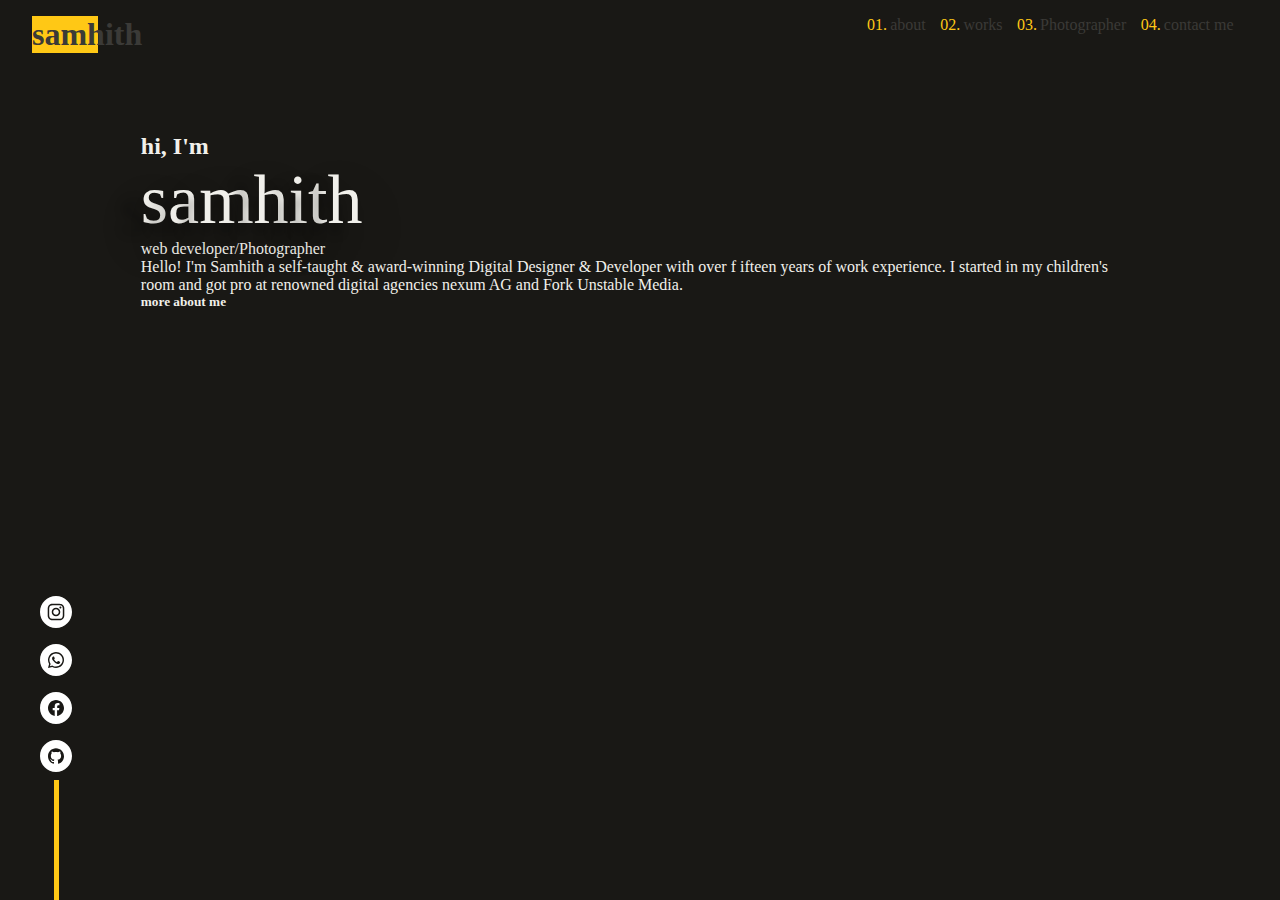
==== index.html @ e5001b20 "initital commit" ====
<!DOCTYPE html>
<html lang="en">

<head>
    <meta charset="UTF-8">
    <meta http-equiv="X-UA-Compatible" content="IE=edge">
    <meta name="viewport" content="width=device-width, initial-scale=1.0">
    <link rel="stylesheet" href="style.css">
    <title>samhith protfolio</title>
</head>

<body>

    <!-- about section -->
    <section aria-label="about">
        <div class="about">
            <div class="navbar">
                <div class="logo">
                    <div>
                        <h1>samhith</h1>
                    </div>
                </div>
                <nav>
                    <ul>
                        <li><a href=""><span>01.</span>about</a></li>
                        <li><a href=""><span>02.</span>works</a></li>
                        <li><a href=""><span>03.</span>Photographer</a></li>
                        <li><a href=""><span>04.</span>contact me</a></li>
                    </ul>
                </nav>
            </div>
            <div class="about_content">
                <div class="my_name">
                    <h2>hi, I'm</h2>
                    <div class="bouncing-text">
                        <div class="s">s</div>
                        <div class="a">a</div>
                        <div class="m">m</div>
                        <div class="h">h</div>
                        <div class="i">i</div>
                        <div class="t">t</div>
                        <div class="h2">h</div>
                      </div>
                    <p>web developer/Photographer</p>
                    <div></div>
                </div>
                <div class="about_me">
                    <p>Hello! I'm Samhith a self-taught & award-winning Digital Designer & Developer with over f
                        ifteen years of work experience. I started in my children's room and got pro at renowned digital
                        agencies nexum AG and Fork Unstable Media.</p>
                    <h5 class="more_about_me">more about me</h5>
                </div>
            </div>
        </div>
    </section>


    <!-- links -->
    <div class="links">
        <div>
            <div class="link-icons">
                <!-- instagram -->
                <svg width="32" height="32" viewBox="0 0 32 32" fill="none" xmlns="http://www.w3.org/2000/svg">
                    <path
                    d="M16 18.8C14.5 18.8 13.2 17.6 13.2 16C13.2 14.5 14.4 13.2 16 13.2C17.5 13.2 18.8 14.4 18.8 16C18.8 17.5 17.5 18.8 16 18.8Z"
                    fill="white" />
                    <path fill-rule="evenodd" clip-rule="evenodd"
                    d="M19.4 9.2H12.6C11.8 9.3 11.4 9.4 11.1 9.5C10.7 9.6 10.4 9.8 10.1 10.1C9.86261 10.3374 9.75045 10.5748 9.61489 10.8617C9.57916 10.9373 9.5417 11.0166 9.5 11.1C9.48453 11.1464 9.46667 11.1952 9.44752 11.2475C9.34291 11.5333 9.2 11.9238 9.2 12.6V19.4C9.3 20.2 9.4 20.6 9.5 20.9C9.6 21.3 9.8 21.6 10.1 21.9C10.3374 22.1374 10.5748 22.2495 10.8617 22.3851C10.9374 22.4209 11.0165 22.4583 11.1 22.5C11.1464 22.5155 11.1952 22.5333 11.2475 22.5525C11.5333 22.6571 11.9238 22.8 12.6 22.8H19.4C20.2 22.7 20.6 22.6 20.9 22.5C21.3 22.4 21.6 22.2 21.9 21.9C22.1374 21.6626 22.2495 21.4252 22.3851 21.1383C22.4209 21.0626 22.4583 20.9835 22.5 20.9C22.5155 20.8536 22.5333 20.8048 22.5525 20.7525C22.6571 20.4667 22.8 20.0762 22.8 19.4V12.6C22.7 11.8 22.6 11.4 22.5 11.1C22.4 10.7 22.2 10.4 21.9 10.1C21.6626 9.86261 21.4252 9.75045 21.1383 9.61488C21.0627 9.57918 20.9833 9.54167 20.9 9.5C20.8536 9.48453 20.8048 9.46666 20.7525 9.44752C20.4667 9.3429 20.0762 9.2 19.4 9.2ZM16 11.7C13.6 11.7 11.7 13.6 11.7 16C11.7 18.4 13.6 20.3 16 20.3C18.4 20.3 20.3 18.4 20.3 16C20.3 13.6 18.4 11.7 16 11.7ZM21.4 11.6C21.4 12.1523 20.9523 12.6 20.4 12.6C19.8477 12.6 19.4 12.1523 19.4 11.6C19.4 11.0477 19.8477 10.6 20.4 10.6C20.9523 10.6 21.4 11.0477 21.4 11.6Z"
                    fill="white" />
                    <path fill-rule="evenodd" clip-rule="evenodd"
                    d="M0 16C0 7.16344 7.16344 0 16 0C24.8366 0 32 7.16344 32 16C32 24.8366 24.8366 32 16 32C7.16344 32 0 24.8366 0 16ZM12.6 7.7H19.4C20.3 7.8 20.9 7.9 21.4 8.1C22 8.4 22.4 8.6 22.9 9.1C23.4 9.6 23.7 10.1 23.9 10.6C24.1 11.1 24.3 11.7 24.3 12.6V19.4C24.2 20.3 24.1 20.9 23.9 21.4C23.6 22 23.4 22.4 22.9 22.9C22.4 23.4 21.9 23.7 21.4 23.9C20.9 24.1 20.3 24.3 19.4 24.3H12.6C11.7 24.2 11.1 24.1 10.6 23.9C10 23.6 9.6 23.4 9.1 22.9C8.6 22.4 8.3 21.9 8.1 21.4C7.9 20.9 7.7 20.3 7.7 19.4V12.6C7.8 11.7 7.9 11.1 8.1 10.6C8.4 10 8.6 9.6 9.1 9.1C9.6 8.6 10.1 8.3 10.6 8.1C11.1 7.9 11.7 7.7 12.6 7.7Z"
                    fill="white" />
                </svg>
                <!-- whattsapp -->
                <svg width="32" height="32" viewBox="0 0 32 32" fill="none" xmlns="http://www.w3.org/2000/svg">
                    <path fill-rule="evenodd" clip-rule="evenodd"
                    d="M12.6 21.7C13.6 22.3 14.8 22.6 16 22.6C19.7 22.6 22.6 19.6 22.6 16.1C22.6 14.3 22 12.7 20.7 11.4C19.4 10.2 17.8 9.5 16 9.5C12.4 9.5 9.39999 12.5 9.39999 16.1C9.39999 17.3 9.7 18.5 10.4 19.6L10.6 19.9L9.89999 22.3L12.4 21.6L12.6 21.7ZM18.2 17C18.4 17 19.4 17.5 19.6 17.6C19.6311 17.6156 19.6623 17.6287 19.6931 17.6417C19.8599 17.7121 20.0156 17.7779 20.1 18.2C20.2 18.2 20.2 18.6 20 19.1C19.9 19.5 19.1 20 18.7 20C18.6322 20 18.5673 20.0057 18.498 20.0119C18.1582 20.0419 17.712 20.0814 16.3 19.5C14.5475 18.799 13.3325 17.0999 12.9913 16.6228C12.9431 16.5554 12.9124 16.5124 12.9 16.5C12.883 16.466 12.8485 16.4116 12.8031 16.3399C12.5819 15.9906 12.1 15.2297 12.1 14.4C12.1 13.4 12.6 12.9 12.8 12.7C13 12.5 13.2 12.5 13.3 12.5H13.7C13.8 12.5 14 12.5 14.1 12.8C14.3 13.2 14.7 14.2 14.7 14.3C14.7 14.3333 14.7111 14.3667 14.7222 14.4C14.7445 14.4667 14.7667 14.5333 14.7 14.6C14.65 14.65 14.625 14.7 14.6 14.75C14.575 14.8 14.55 14.85 14.5 14.9L14.2 15.2C14.1 15.3 14 15.4 14.1 15.6C14.2 15.8 14.6 16.5 15.2 17C15.8751 17.5907 16.4078 17.8254 16.6778 17.9443C16.7278 17.9663 16.7688 17.9844 16.8 18C17 18 17.1 18 17.2 17.9C17.25 17.8 17.375 17.65 17.5 17.5C17.625 17.35 17.75 17.2 17.8 17.1C17.9 16.9 18 16.9 18.2 17Z"
                    fill="white" />
                    <path fill-rule="evenodd" clip-rule="evenodd"
                    d="M0 16C0 7.16344 7.16344 0 16 0C24.8366 0 32 7.16344 32 16C32 24.8366 24.8366 32 16 32C7.16344 32 0 24.8366 0 16ZM16 8C18.1 8 20.1 8.8 21.6 10.3C23.1 11.8 24 13.8 24 15.9C24 20.3 20.4 23.9 16 23.9C14.7 23.9 13.4 23.5 12.2 22.9L8 24L9.10001 20C8.40001 18.8 8 17.4 8 16C8 11.6 11.6 8 16 8Z"
                    fill="white" />
                </svg>
                <!-- facebook -->
                <svg width="32" height="32" viewBox="0 0 32 32" fill="none" xmlns="http://www.w3.org/2000/svg">
                    <path fill-rule="evenodd" clip-rule="evenodd"
                    d="M0 16C0 7.16344 7.16344 0 16 0C24.8366 0 32 7.16344 32 16C32 24.8366 24.8366 32 16 32C7.16344 32 0 24.8366 0 16ZM16 8C20.4 8 24 11.6 24 16C24 20 21.1 23.4 17.1 24V18.3H19L19.4 16H17.2V14.5C17.2 13.9 17.5 13.3 18.5 13.3H19.5V11.3C19.5 11.3 18.6 11.1 17.7 11.1C15.9 11.1 14.7 12.2 14.7 14.2V16H12.7V18.3H14.7V23.9C10.9 23.3 8 20 8 16C8 11.6 11.6 8 16 8Z"
                    fill="white" />
                </svg>
                <!-- github -->
                <svg width="32" height="32" viewBox="0 0 32 32" fill="none" xmlns="http://www.w3.org/2000/svg">
                    <path fill-rule="evenodd" clip-rule="evenodd"
                    d="M0 16C0 7.16344 7.16344 0 16 0C24.8366 0 32 7.16344 32 16C32 24.8366 24.8366 32 16 32C7.16344 32 0 24.8366 0 16ZM8 16.1675C8 11.7639 11.5718 8.192 15.9755 8.192C20.3792 8.192 23.951 11.7639 24 16.1675C24 19.6905 21.7492 22.6752 18.5688 23.7516C18.1774 23.8006 18.0306 23.5559 18.0306 23.3602V21.1584C18.0306 20.4244 17.7859 19.9351 17.4924 19.6905C19.2538 19.4948 21.1132 18.8587 21.1132 15.7761C21.1132 14.8954 20.7706 14.1614 20.2814 13.6232C20.2852 13.6078 20.2906 13.5885 20.297 13.5655C20.3719 13.2953 20.5892 12.5111 20.1835 11.5192C20.1835 11.5192 19.4985 11.3235 17.9816 12.351C17.3456 12.2042 16.6605 12.1064 15.9755 12.1064C15.2905 12.1064 14.6055 12.1553 13.9694 12.351C12.4526 11.3235 11.7676 11.5192 11.7676 11.5192C11.3351 12.5763 11.6105 13.3975 11.6669 13.5657L11.6697 13.5743C11.1315 14.1614 10.8379 14.8464 10.8379 15.7272C10.8379 18.8097 12.6973 19.4948 14.4587 19.6905C14.263 19.8862 14.0184 20.2287 13.9694 20.7669C13.5291 20.9626 12.4037 21.3052 11.6697 20.0819C11.6697 20.0819 11.2294 19.299 10.4465 19.2501C10.4465 19.2501 9.66364 19.2501 10.3976 19.7394C10.3976 19.7394 10.9358 19.9841 11.2783 20.9137C11.2783 20.9137 11.7676 22.4795 13.9694 21.9902V23.3602C13.9694 23.5559 13.8226 23.8006 13.4312 23.7516C10.2997 22.6752 8 19.6905 8 16.1675Z"
                    fill="white" />
                </svg>
            </div>
            <div class="links-line"></div>
        </div>
    </div>

</body>

</html>
---- style.css ----
*{
    margin: 0;
    padding: 0;
    /* outline: 2px solid red; */
}

body{
    background-color: #191815;
}

/* links */
.links{
    position:fixed;
    left: 2.5rem;
    bottom: 0;
}
.links>div{
    display: flex;
    flex-direction: column;
    align-items: center;
}
.link-icons{
    display: flex;
    flex-direction: column;
}

.link-icons>svg{
    margin: 0.5rem 0;
}
.links-line{
    height: 120px;
    width: 5px;
    background-color: #ffc815;
}

/* about */

/* navbar */
.navbar{
    display: flex;
    justify-content: space-between;
    width: 95%;
    margin: 1rem auto;
}

.logo>div{
    width: 60%;
    background-color: #ffc815;
    color: #3b3a37;
}

nav ul{
    list-style: none;
    display: flex;
}
nav ul li a span{
    color: #ffc815;
    margin-right: 0.2rem;
}
nav ul a{
    text-decoration: none;
    color: #3b3a37;
    margin-right: 0.9rem;
}

.about_content{
width: 78%;
margin: 5rem auto;
color: #f1f0eb;
}

.bouncing-text {
    position: relative;
    display: flex;
    font-size: 70px;
    font-family: arial black;  
    cursor: pointer;
    text-shadow: -20px 10px 10px rgb(0 0 0 / 30%), 0 20px 50px rgb(0 0 0 / 30%);
  }

  @keyframes bounce {
    0%   { transform: scale(1,1) translateY(0); }
    10%  { transform: scale(1.1,.9) translateY(0); }
    30%  { transform: scale(.9,1.1)   translateY(-55px);}
    50%  { transform: scale(1.05,.95) translateY(0); }
    58%  { transform: scale(1,1) translateY(-7px); }
    65%  { transform: scale(1,1) translateY(0);}
    100% { transform: scale(1,1) translateY(0);}
}


.s {
animation: bounce 1s ease 1;
}
.s:hover{
    animation: bounce 1.5s ease infinite;
   }

.a {
    animation: bounce 1s ease 1 .1s;
}
.a:hover {
    animation: bounce 1s ease infinite .1s;
}

.m {
animation: bounce 1s ease 1 .2s;
}

.m:hover {
animation: bounce 1s ease infinite .2s;
}

.h {
animation: bounce 1s ease 1 .3s;
}

.i {
animation: bounce 1s ease 1 .4s;
}

.t {
animation: bounce 1s ease 1 .5s;
}
.h2 {
animation: bounce 1s ease 1 .6s;
}
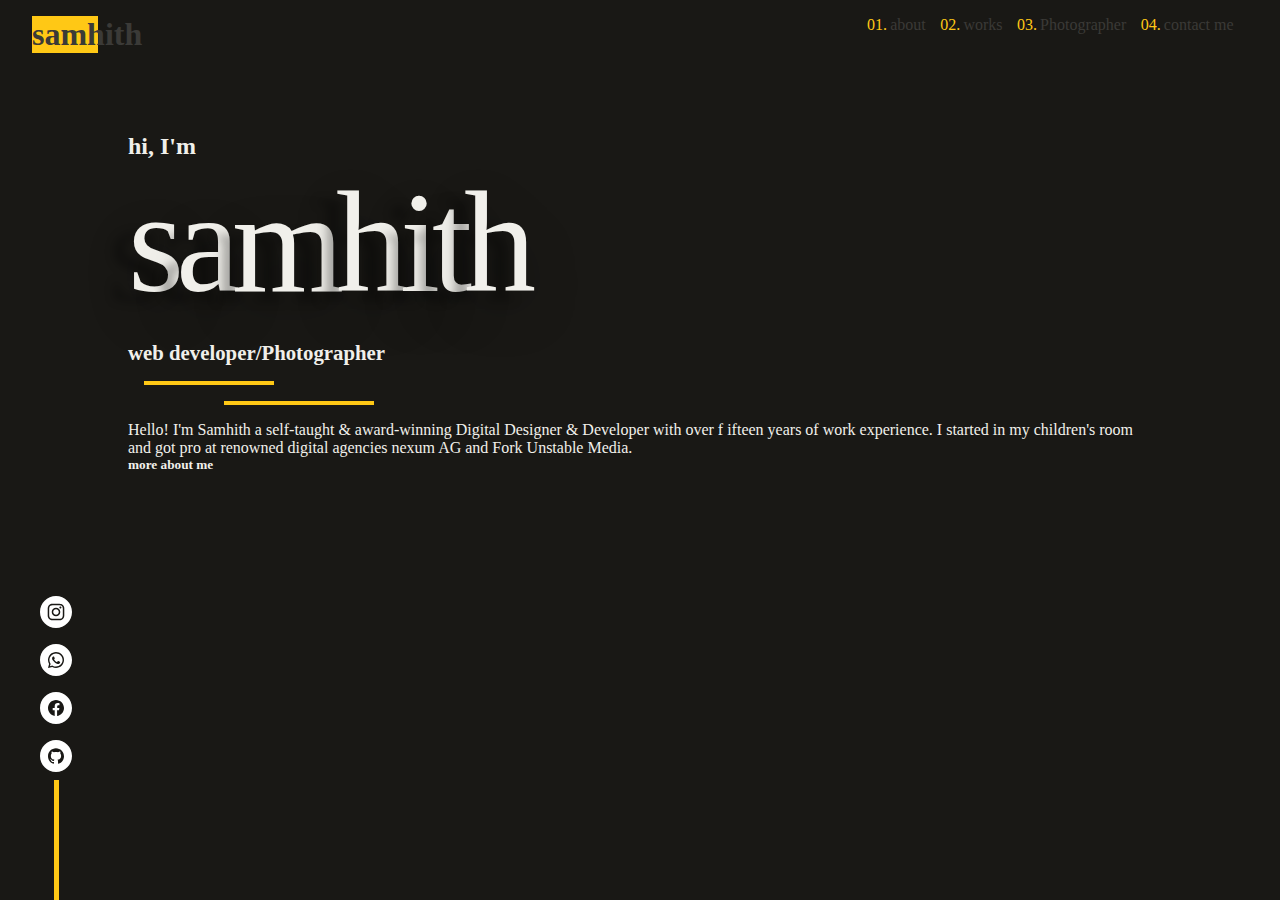
==== commit 92bc94bf: "added animation efect to about page" ====
--- a/index.html
+++ b/index.html
@@ -33,16 +33,21 @@
                 <div class="my_name">
                     <h2>hi, I'm</h2>
                     <div class="bouncing-text">
-                        <div class="s">s</div>
-                        <div class="a">a</div>
-                        <div class="m">m</div>
-                        <div class="h">h</div>
-                        <div class="i">i</div>
-                        <div class="t">t</div>
-                        <div class="h2">h</div>
-                      </div>
+                        <div class="s n">
+                            <div>
+                                s
+                            </div>
+                            </div>
+                        <div class="a n">a</div>
+                        <div class="m n">m</div>
+                        <div class="h n">h</div>
+                        <div class="i n">i</div>
+                        <div class="t n">t</div>
+                        <div class="h2 n">h</div>
+                    </div>
                     <p>web developer/Photographer</p>
-                    <div></div>
+                    <div class="role_line"></div>
+                    <div class="role_line2"></div>
                 </div>
                 <div class="about_me">
                     <p>Hello! I'm Samhith a self-taught & award-winning Digital Designer & Developer with over f
@@ -62,41 +67,64 @@
                 <!-- instagram -->
                 <svg width="32" height="32" viewBox="0 0 32 32" fill="none" xmlns="http://www.w3.org/2000/svg">
                     <path
-                    d="M16 18.8C14.5 18.8 13.2 17.6 13.2 16C13.2 14.5 14.4 13.2 16 13.2C17.5 13.2 18.8 14.4 18.8 16C18.8 17.5 17.5 18.8 16 18.8Z"
-                    fill="white" />
+                        d="M16 18.8C14.5 18.8 13.2 17.6 13.2 16C13.2 14.5 14.4 13.2 16 13.2C17.5 13.2 18.8 14.4 18.8 16C18.8 17.5 17.5 18.8 16 18.8Z"
+                        fill="white" />
                     <path fill-rule="evenodd" clip-rule="evenodd"
-                    d="M19.4 9.2H12.6C11.8 9.3 11.4 9.4 11.1 9.5C10.7 9.6 10.4 9.8 10.1 10.1C9.86261 10.3374 9.75045 10.5748 9.61489 10.8617C9.57916 10.9373 9.5417 11.0166 9.5 11.1C9.48453 11.1464 9.46667 11.1952 9.44752 11.2475C9.34291 11.5333 9.2 11.9238 9.2 12.6V19.4C9.3 20.2 9.4 20.6 9.5 20.9C9.6 21.3 9.8 21.6 10.1 21.9C10.3374 22.1374 10.5748 22.2495 10.8617 22.3851C10.9374 22.4209 11.0165 22.4583 11.1 22.5C11.1464 22.5155 11.1952 22.5333 11.2475 22.5525C11.5333 22.6571 11.9238 22.8 12.6 22.8H19.4C20.2 22.7 20.6 22.6 20.9 22.5C21.3 22.4 21.6 22.2 21.9 21.9C22.1374 21.6626 22.2495 21.4252 22.3851 21.1383C22.4209 21.0626 22.4583 20.9835 22.5 20.9C22.5155 20.8536 22.5333 20.8048 22.5525 20.7525C22.6571 20.4667 22.8 20.0762 22.8 19.4V12.6C22.7 11.8 22.6 11.4 22.5 11.1C22.4 10.7 22.2 10.4 21.9 10.1C21.6626 9.86261 21.4252 9.75045 21.1383 9.61488C21.0627 9.57918 20.9833 9.54167 20.9 9.5C20.8536 9.48453 20.8048 9.46666 20.7525 9.44752C20.4667 9.3429 20.0762 9.2 19.4 9.2ZM16 11.7C13.6 11.7 11.7 13.6 11.7 16C11.7 18.4 13.6 20.3 16 20.3C18.4 20.3 20.3 18.4 20.3 16C20.3 13.6 18.4 11.7 16 11.7ZM21.4 11.6C21.4 12.1523 20.9523 12.6 20.4 12.6C19.8477 12.6 19.4 12.1523 19.4 11.6C19.4 11.0477 19.8477 10.6 20.4 10.6C20.9523 10.6 21.4 11.0477 21.4 11.6Z"
-                    fill="white" />
+                        d="M19.4 9.2H12.6C11.8 9.3 11.4 9.4 11.1 9.5C10.7 9.6 10.4 9.8 10.1 10.1C9.86261 10.3374 9.75045 10.5748 9.61489 10.8617C9.57916 10.9373 9.5417 11.0166 9.5 11.1C9.48453 11.1464 9.46667 11.1952 9.44752 11.2475C9.34291 11.5333 9.2 11.9238 9.2 12.6V19.4C9.3 20.2 9.4 20.6 9.5 20.9C9.6 21.3 9.8 21.6 10.1 21.9C10.3374 22.1374 10.5748 22.2495 10.8617 22.3851C10.9374 22.4209 11.0165 22.4583 11.1 22.5C11.1464 22.5155 11.1952 22.5333 11.2475 22.5525C11.5333 22.6571 11.9238 22.8 12.6 22.8H19.4C20.2 22.7 20.6 22.6 20.9 22.5C21.3 22.4 21.6 22.2 21.9 21.9C22.1374 21.6626 22.2495 21.4252 22.3851 21.1383C22.4209 21.0626 22.4583 20.9835 22.5 20.9C22.5155 20.8536 22.5333 20.8048 22.5525 20.7525C22.6571 20.4667 22.8 20.0762 22.8 19.4V12.6C22.7 11.8 22.6 11.4 22.5 11.1C22.4 10.7 22.2 10.4 21.9 10.1C21.6626 9.86261 21.4252 9.75045 21.1383 9.61488C21.0627 9.57918 20.9833 9.54167 20.9 9.5C20.8536 9.48453 20.8048 9.46666 20.7525 9.44752C20.4667 9.3429 20.0762 9.2 19.4 9.2ZM16 11.7C13.6 11.7 11.7 13.6 11.7 16C11.7 18.4 13.6 20.3 16 20.3C18.4 20.3 20.3 18.4 20.3 16C20.3 13.6 18.4 11.7 16 11.7ZM21.4 11.6C21.4 12.1523 20.9523 12.6 20.4 12.6C19.8477 12.6 19.4 12.1523 19.4 11.6C19.4 11.0477 19.8477 10.6 20.4 10.6C20.9523 10.6 21.4 11.0477 21.4 11.6Z"
+                        fill="white" />
                     <path fill-rule="evenodd" clip-rule="evenodd"
-                    d="M0 16C0 7.16344 7.16344 0 16 0C24.8366 0 32 7.16344 32 16C32 24.8366 24.8366 32 16 32C7.16344 32 0 24.8366 0 16ZM12.6 7.7H19.4C20.3 7.8 20.9 7.9 21.4 8.1C22 8.4 22.4 8.6 22.9 9.1C23.4 9.6 23.7 10.1 23.9 10.6C24.1 11.1 24.3 11.7 24.3 12.6V19.4C24.2 20.3 24.1 20.9 23.9 21.4C23.6 22 23.4 22.4 22.9 22.9C22.4 23.4 21.9 23.7 21.4 23.9C20.9 24.1 20.3 24.3 19.4 24.3H12.6C11.7 24.2 11.1 24.1 10.6 23.9C10 23.6 9.6 23.4 9.1 22.9C8.6 22.4 8.3 21.9 8.1 21.4C7.9 20.9 7.7 20.3 7.7 19.4V12.6C7.8 11.7 7.9 11.1 8.1 10.6C8.4 10 8.6 9.6 9.1 9.1C9.6 8.6 10.1 8.3 10.6 8.1C11.1 7.9 11.7 7.7 12.6 7.7Z"
-                    fill="white" />
+                        d="M0 16C0 7.16344 7.16344 0 16 0C24.8366 0 32 7.16344 32 16C32 24.8366 24.8366 32 16 32C7.16344 32 0 24.8366 0 16ZM12.6 7.7H19.4C20.3 7.8 20.9 7.9 21.4 8.1C22 8.4 22.4 8.6 22.9 9.1C23.4 9.6 23.7 10.1 23.9 10.6C24.1 11.1 24.3 11.7 24.3 12.6V19.4C24.2 20.3 24.1 20.9 23.9 21.4C23.6 22 23.4 22.4 22.9 22.9C22.4 23.4 21.9 23.7 21.4 23.9C20.9 24.1 20.3 24.3 19.4 24.3H12.6C11.7 24.2 11.1 24.1 10.6 23.9C10 23.6 9.6 23.4 9.1 22.9C8.6 22.4 8.3 21.9 8.1 21.4C7.9 20.9 7.7 20.3 7.7 19.4V12.6C7.8 11.7 7.9 11.1 8.1 10.6C8.4 10 8.6 9.6 9.1 9.1C9.6 8.6 10.1 8.3 10.6 8.1C11.1 7.9 11.7 7.7 12.6 7.7Z"
+                        fill="white" />
                 </svg>
                 <!-- whattsapp -->
                 <svg width="32" height="32" viewBox="0 0 32 32" fill="none" xmlns="http://www.w3.org/2000/svg">
                     <path fill-rule="evenodd" clip-rule="evenodd"
-                    d="M12.6 21.7C13.6 22.3 14.8 22.6 16 22.6C19.7 22.6 22.6 19.6 22.6 16.1C22.6 14.3 22 12.7 20.7 11.4C19.4 10.2 17.8 9.5 16 9.5C12.4 9.5 9.39999 12.5 9.39999 16.1C9.39999 17.3 9.7 18.5 10.4 19.6L10.6 19.9L9.89999 22.3L12.4 21.6L12.6 21.7ZM18.2 17C18.4 17 19.4 17.5 19.6 17.6C19.6311 17.6156 19.6623 17.6287 19.6931 17.6417C19.8599 17.7121 20.0156 17.7779 20.1 18.2C20.2 18.2 20.2 18.6 20 19.1C19.9 19.5 19.1 20 18.7 20C18.6322 20 18.5673 20.0057 18.498 20.0119C18.1582 20.0419 17.712 20.0814 16.3 19.5C14.5475 18.799 13.3325 17.0999 12.9913 16.6228C12.9431 16.5554 12.9124 16.5124 12.9 16.5C12.883 16.466 12.8485 16.4116 12.8031 16.3399C12.5819 15.9906 12.1 15.2297 12.1 14.4C12.1 13.4 12.6 12.9 12.8 12.7C13 12.5 13.2 12.5 13.3 12.5H13.7C13.8 12.5 14 12.5 14.1 12.8C14.3 13.2 14.7 14.2 14.7 14.3C14.7 14.3333 14.7111 14.3667 14.7222 14.4C14.7445 14.4667 14.7667 14.5333 14.7 14.6C14.65 14.65 14.625 14.7 14.6 14.75C14.575 14.8 14.55 14.85 14.5 14.9L14.2 15.2C14.1 15.3 14 15.4 14.1 15.6C14.2 15.8 14.6 16.5 15.2 17C15.8751 17.5907 16.4078 17.8254 16.6778 17.9443C16.7278 17.9663 16.7688 17.9844 16.8 18C17 18 17.1 18 17.2 17.9C17.25 17.8 17.375 17.65 17.5 17.5C17.625 17.35 17.75 17.2 17.8 17.1C17.9 16.9 18 16.9 18.2 17Z"
-                    fill="white" />
+                        d="M12.6 21.7C13.6 22.3 14.8 22.6 16 22.6C19.7 22.6 22.6 19.6 22.6 16.1C22.6 14.3 22 12.7 20.7 11.4C19.4 10.2 17.8 9.5 16 9.5C12.4 9.5 9.39999 12.5 9.39999 16.1C9.39999 17.3 9.7 18.5 10.4 19.6L10.6 19.9L9.89999 22.3L12.4 21.6L12.6 21.7ZM18.2 17C18.4 17 19.4 17.5 19.6 17.6C19.6311 17.6156 19.6623 17.6287 19.6931 17.6417C19.8599 17.7121 20.0156 17.7779 20.1 18.2C20.2 18.2 20.2 18.6 20 19.1C19.9 19.5 19.1 20 18.7 20C18.6322 20 18.5673 20.0057 18.498 20.0119C18.1582 20.0419 17.712 20.0814 16.3 19.5C14.5475 18.799 13.3325 17.0999 12.9913 16.6228C12.9431 16.5554 12.9124 16.5124 12.9 16.5C12.883 16.466 12.8485 16.4116 12.8031 16.3399C12.5819 15.9906 12.1 15.2297 12.1 14.4C12.1 13.4 12.6 12.9 12.8 12.7C13 12.5 13.2 12.5 13.3 12.5H13.7C13.8 12.5 14 12.5 14.1 12.8C14.3 13.2 14.7 14.2 14.7 14.3C14.7 14.3333 14.7111 14.3667 14.7222 14.4C14.7445 14.4667 14.7667 14.5333 14.7 14.6C14.65 14.65 14.625 14.7 14.6 14.75C14.575 14.8 14.55 14.85 14.5 14.9L14.2 15.2C14.1 15.3 14 15.4 14.1 15.6C14.2 15.8 14.6 16.5 15.2 17C15.8751 17.5907 16.4078 17.8254 16.6778 17.9443C16.7278 17.9663 16.7688 17.9844 16.8 18C17 18 17.1 18 17.2 17.9C17.25 17.8 17.375 17.65 17.5 17.5C17.625 17.35 17.75 17.2 17.8 17.1C17.9 16.9 18 16.9 18.2 17Z"
+                        fill="white" />
                     <path fill-rule="evenodd" clip-rule="evenodd"
-                    d="M0 16C0 7.16344 7.16344 0 16 0C24.8366 0 32 7.16344 32 16C32 24.8366 24.8366 32 16 32C7.16344 32 0 24.8366 0 16ZM16 8C18.1 8 20.1 8.8 21.6 10.3C23.1 11.8 24 13.8 24 15.9C24 20.3 20.4 23.9 16 23.9C14.7 23.9 13.4 23.5 12.2 22.9L8 24L9.10001 20C8.40001 18.8 8 17.4 8 16C8 11.6 11.6 8 16 8Z"
-                    fill="white" />
+                        d="M0 16C0 7.16344 7.16344 0 16 0C24.8366 0 32 7.16344 32 16C32 24.8366 24.8366 32 16 32C7.16344 32 0 24.8366 0 16ZM16 8C18.1 8 20.1 8.8 21.6 10.3C23.1 11.8 24 13.8 24 15.9C24 20.3 20.4 23.9 16 23.9C14.7 23.9 13.4 23.5 12.2 22.9L8 24L9.10001 20C8.40001 18.8 8 17.4 8 16C8 11.6 11.6 8 16 8Z"
+                        fill="white" />
                 </svg>
                 <!-- facebook -->
                 <svg width="32" height="32" viewBox="0 0 32 32" fill="none" xmlns="http://www.w3.org/2000/svg">
                     <path fill-rule="evenodd" clip-rule="evenodd"
-                    d="M0 16C0 7.16344 7.16344 0 16 0C24.8366 0 32 7.16344 32 16C32 24.8366 24.8366 32 16 32C7.16344 32 0 24.8366 0 16ZM16 8C20.4 8 24 11.6 24 16C24 20 21.1 23.4 17.1 24V18.3H19L19.4 16H17.2V14.5C17.2 13.9 17.5 13.3 18.5 13.3H19.5V11.3C19.5 11.3 18.6 11.1 17.7 11.1C15.9 11.1 14.7 12.2 14.7 14.2V16H12.7V18.3H14.7V23.9C10.9 23.3 8 20 8 16C8 11.6 11.6 8 16 8Z"
-                    fill="white" />
+                        d="M0 16C0 7.16344 7.16344 0 16 0C24.8366 0 32 7.16344 32 16C32 24.8366 24.8366 32 16 32C7.16344 32 0 24.8366 0 16ZM16 8C20.4 8 24 11.6 24 16C24 20 21.1 23.4 17.1 24V18.3H19L19.4 16H17.2V14.5C17.2 13.9 17.5 13.3 18.5 13.3H19.5V11.3C19.5 11.3 18.6 11.1 17.7 11.1C15.9 11.1 14.7 12.2 14.7 14.2V16H12.7V18.3H14.7V23.9C10.9 23.3 8 20 8 16C8 11.6 11.6 8 16 8Z"
+                        fill="white" />
                 </svg>
                 <!-- github -->
                 <svg width="32" height="32" viewBox="0 0 32 32" fill="none" xmlns="http://www.w3.org/2000/svg">
                     <path fill-rule="evenodd" clip-rule="evenodd"
-                    d="M0 16C0 7.16344 7.16344 0 16 0C24.8366 0 32 7.16344 32 16C32 24.8366 24.8366 32 16 32C7.16344 32 0 24.8366 0 16ZM8 16.1675C8 11.7639 11.5718 8.192 15.9755 8.192C20.3792 8.192 23.951 11.7639 24 16.1675C24 19.6905 21.7492 22.6752 18.5688 23.7516C18.1774 23.8006 18.0306 23.5559 18.0306 23.3602V21.1584C18.0306 20.4244 17.7859 19.9351 17.4924 19.6905C19.2538 19.4948 21.1132 18.8587 21.1132 15.7761C21.1132 14.8954 20.7706 14.1614 20.2814 13.6232C20.2852 13.6078 20.2906 13.5885 20.297 13.5655C20.3719 13.2953 20.5892 12.5111 20.1835 11.5192C20.1835 11.5192 19.4985 11.3235 17.9816 12.351C17.3456 12.2042 16.6605 12.1064 15.9755 12.1064C15.2905 12.1064 14.6055 12.1553 13.9694 12.351C12.4526 11.3235 11.7676 11.5192 11.7676 11.5192C11.3351 12.5763 11.6105 13.3975 11.6669 13.5657L11.6697 13.5743C11.1315 14.1614 10.8379 14.8464 10.8379 15.7272C10.8379 18.8097 12.6973 19.4948 14.4587 19.6905C14.263 19.8862 14.0184 20.2287 13.9694 20.7669C13.5291 20.9626 12.4037 21.3052 11.6697 20.0819C11.6697 20.0819 11.2294 19.299 10.4465 19.2501C10.4465 19.2501 9.66364 19.2501 10.3976 19.7394C10.3976 19.7394 10.9358 19.9841 11.2783 20.9137C11.2783 20.9137 11.7676 22.4795 13.9694 21.9902V23.3602C13.9694 23.5559 13.8226 23.8006 13.4312 23.7516C10.2997 22.6752 8 19.6905 8 16.1675Z"
-                    fill="white" />
+                        d="M0 16C0 7.16344 7.16344 0 16 0C24.8366 0 32 7.16344 32 16C32 24.8366 24.8366 32 16 32C7.16344 32 0 24.8366 0 16ZM8 16.1675C8 11.7639 11.5718 8.192 15.9755 8.192C20.3792 8.192 23.951 11.7639 24 16.1675C24 19.6905 21.7492 22.6752 18.5688 23.7516C18.1774 23.8006 18.0306 23.5559 18.0306 23.3602V21.1584C18.0306 20.4244 17.7859 19.9351 17.4924 19.6905C19.2538 19.4948 21.1132 18.8587 21.1132 15.7761C21.1132 14.8954 20.7706 14.1614 20.2814 13.6232C20.2852 13.6078 20.2906 13.5885 20.297 13.5655C20.3719 13.2953 20.5892 12.5111 20.1835 11.5192C20.1835 11.5192 19.4985 11.3235 17.9816 12.351C17.3456 12.2042 16.6605 12.1064 15.9755 12.1064C15.2905 12.1064 14.6055 12.1553 13.9694 12.351C12.4526 11.3235 11.7676 11.5192 11.7676 11.5192C11.3351 12.5763 11.6105 13.3975 11.6669 13.5657L11.6697 13.5743C11.1315 14.1614 10.8379 14.8464 10.8379 15.7272C10.8379 18.8097 12.6973 19.4948 14.4587 19.6905C14.263 19.8862 14.0184 20.2287 13.9694 20.7669C13.5291 20.9626 12.4037 21.3052 11.6697 20.0819C11.6697 20.0819 11.2294 19.299 10.4465 19.2501C10.4465 19.2501 9.66364 19.2501 10.3976 19.7394C10.3976 19.7394 10.9358 19.9841 11.2783 20.9137C11.2783 20.9137 11.7676 22.4795 13.9694 21.9902V23.3602C13.9694 23.5559 13.8226 23.8006 13.4312 23.7516C10.2997 22.6752 8 19.6905 8 16.1675Z"
+                        fill="white" />
                 </svg>
             </div>
             <div class="links-line"></div>
         </div>
     </div>
 
+    <script>
+        let train = document.querySelectorAll(".n")
+
+        for (let i = 0; i < train.length; i++) {
+
+            train[i].addEventListener('mouseover', function () {
+                let start = Date.now();
+
+                let timer = setInterval(function () {
+                    let timePassed = Date.now() - start;
+                    train[i].classList.add("jumping");
+
+                    if (timePassed > 1000) {
+                        clearInterval(timer);
+                        train[i].classList.remove("jumping");
+                    }
+
+                }, 20);
+            }
+            );
+        }
+    </script>
+
 </body>
 
 </html>--- a/style.css
+++ b/style.css
@@ -1,3 +1,5 @@
+
+@import url('https://fonts.googleapis.com/css2?family=Montserrat:wght@900&family=Squada+One&display=swap');
 
 *{
     margin: 0;
@@ -7,6 +9,7 @@
 
 body{
     background-color: #191815;
+    /* font-family: 'Squada One', cursive; */
 }
 
 /* links */
@@ -65,7 +68,7 @@
 }
 
 .about_content{
-width: 78%;
+width: 80%;
 margin: 5rem auto;
 color: #f1f0eb;
 }
@@ -73,13 +76,17 @@
 .bouncing-text {
     position: relative;
     display: flex;
-    font-size: 70px;
+    font-size: 9rem;
+    letter-spacing: -8px;
+    /* text-transform: capitalize; */
     font-family: arial black;  
+    /* font-family: 'Montserrat', sans-serif; */
     cursor: pointer;
+    /* transform: scale(0.6,-10); */
     text-shadow: -20px 10px 10px rgb(0 0 0 / 30%), 0 20px 50px rgb(0 0 0 / 30%);
-  }
+}
 
-  @keyframes bounce {
+@keyframes bounce {
     0%   { transform: scale(1,1) translateY(0); }
     10%  { transform: scale(1.1,.9) translateY(0); }
     30%  { transform: scale(.9,1.1)   translateY(-55px);}
@@ -91,38 +98,72 @@
 
 
 .s {
-animation: bounce 1s ease 1;
+    animation: bounce 1s ease 1;
 }
-.s:hover{
-    animation: bounce 1.5s ease infinite;
-   }
-
 .a {
     animation: bounce 1s ease 1 .1s;
 }
-.a:hover {
-    animation: bounce 1s ease infinite .1s;
+.m {
+    animation: bounce 1s ease 1 .2s;
+}
+.h {
+    animation: bounce 1s ease 1 .3s;
+}
+.i {
+    animation: bounce 1s ease 1 .4s;
+}
+.t {
+    animation: bounce 1s ease 1 .5s;
+}
+.h2 {
+    animation: bounce 1s ease 1 .6s;
+}
+.jumping{
+     animation: c 1.5s infinite alternate forwards cubic-bezier(.175, .885, .32, 1.275);
+ }
+.jumping>div{
+    opacity: 1;
+    transform: translateX(0);
+    transition-property: transform, opacity;
+    transition: .25s cubic-bezier(.175, .885, .32, 2.275) .35s;
 }
 
-.m {
-animation: bounce 1s ease 1 .2s;
+@keyframes c {
+    0%,
+    to {
+        transform: matrix(1, 0, 0, 1, 0, 0)
+    }
+
+    25%,
+    75% {
+        text-shadow: -5px 2px 2px rgba(0, 0, 0, .3), 0 5px 12px rgba(0, 0, 0, .3);
+        transform: matrix(1.1, 0, 0, .8, 0, 0)
+    }
+
+    50% {
+        transform: matrix(.8, 0, 0, 1.2, 0, 0) translateY(-10px);
+        text-shadow: -40px 20px 20px rgba(0, 0, 0, .3), 0 40px 100px rgba(0, 0, 0, .3)
+    }
 }
 
-.m:hover {
-animation: bounce 1s ease infinite .2s;
+
+
+/* role */
+.my_name>p{
+    margin: 1rem 0;
+    font-weight: 900;
+    font-size: 1.3rem;
 }
 
-.h {
-animation: bounce 1s ease 1 .3s;
+.role_line{
+    margin-left: 1rem;
+    width: 130px;
+    height: 4px;
+    background-color: #ffc815;
 }
-
-.i {
-animation: bounce 1s ease 1 .4s;
-}
-
-.t {
-animation: bounce 1s ease 1 .5s;
-}
-.h2 {
-animation: bounce 1s ease 1 .6s;
+.role_line2{
+    margin: 1rem 6rem;
+    width: 150px;
+    height: 4px;
+    background-color: #ffc815;
 }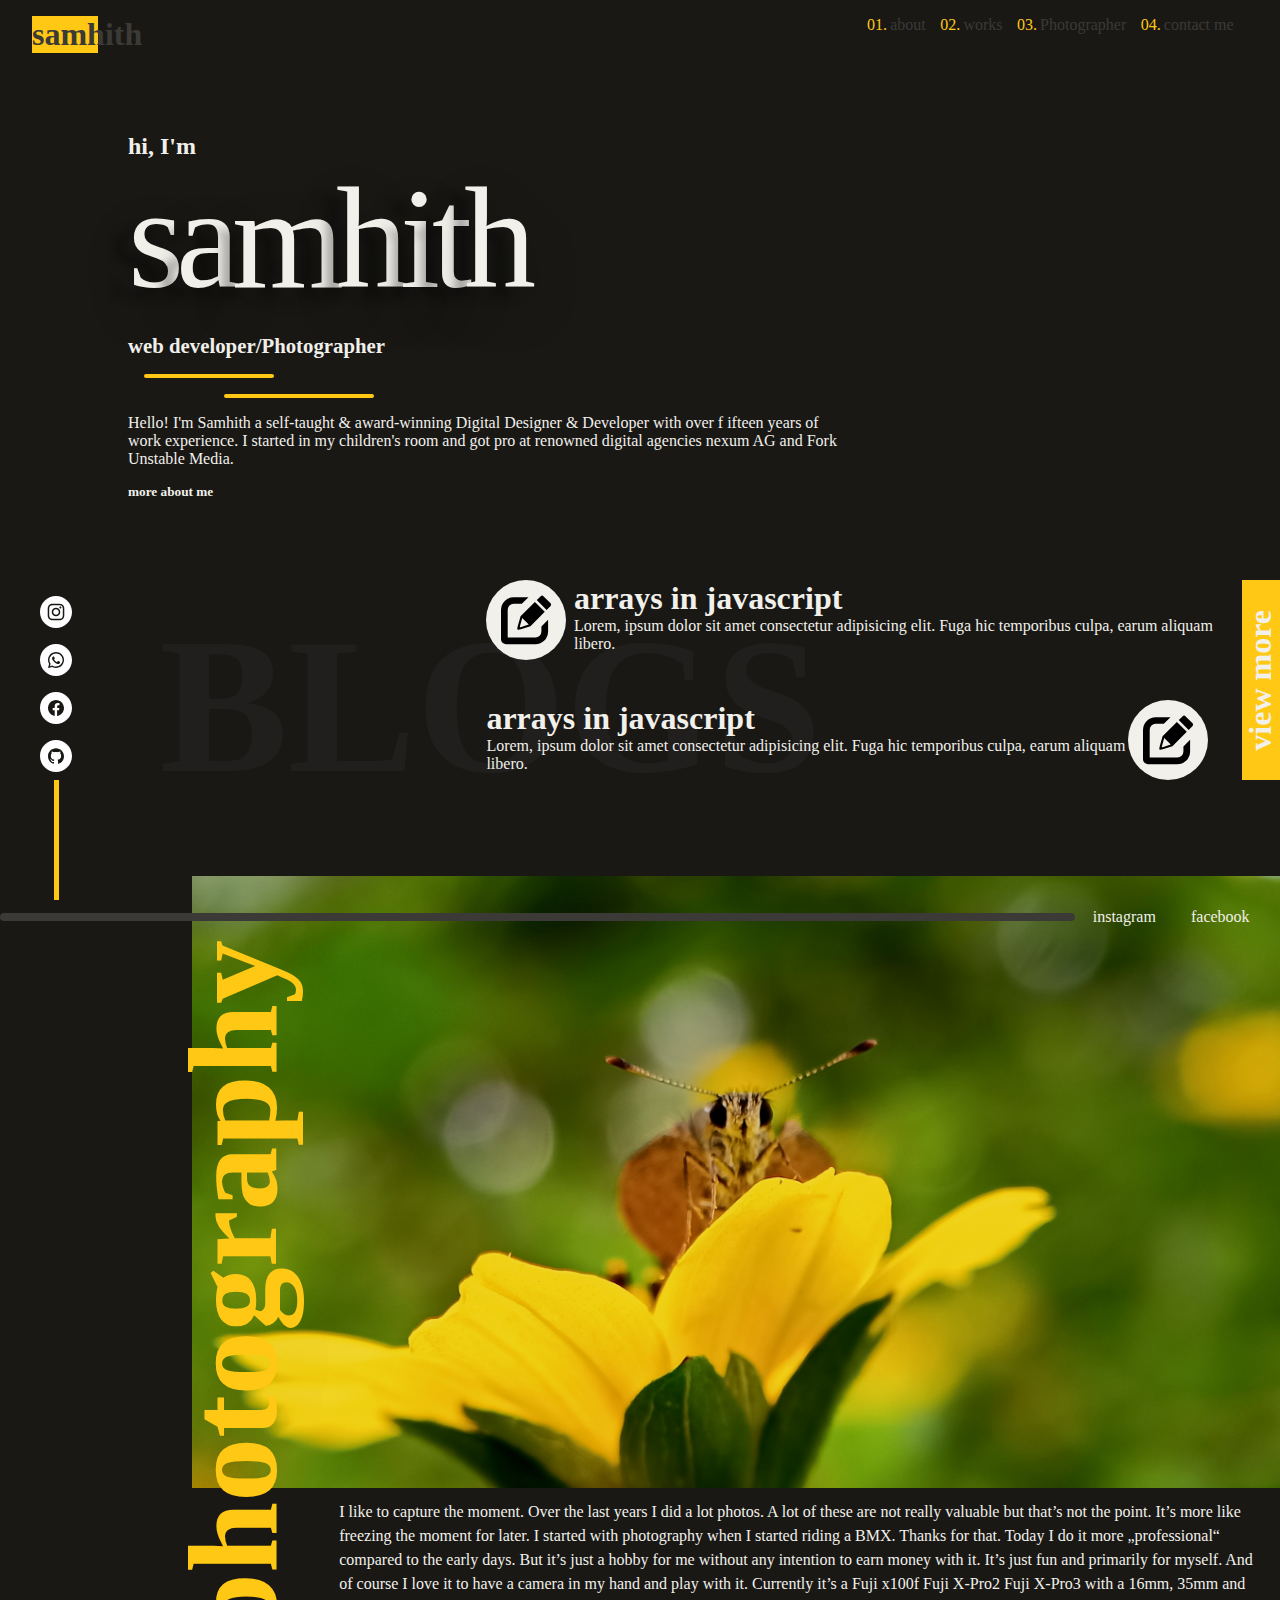
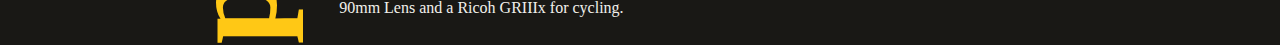
==== commit 0caafb47: "added few more sections" ====
--- a/index.html
+++ b/index.html
@@ -33,17 +33,27 @@
                 <div class="my_name">
                     <h2>hi, I'm</h2>
                     <div class="bouncing-text">
-                        <div class="s n">
-                            <div>
-                                s
-                            </div>
-                            </div>
-                        <div class="a n">a</div>
-                        <div class="m n">m</div>
-                        <div class="h n">h</div>
-                        <div class="i n">i</div>
-                        <div class="t n">t</div>
-                        <div class="h2 n">h</div>
+                        <div class="n s">
+                            <div>s</div>
+                        </div>
+                        <div class="n a">
+                            <div>a</div>
+                        </div>
+                        <div class="n m">
+                            <div>m</div>
+                        </div>
+                        <div class="n h">
+                            <div>h</div>
+                        </div>
+                        <div class="n i">
+                            <div>i</div>
+                        </div>
+                        <div class="n t">
+                            <div>t</div>
+                        </div>
+                        <div class="n h2">
+                            <div>h</div>
+                        </div>
                     </div>
                     <p>web developer/Photographer</p>
                     <div class="role_line"></div>
@@ -59,6 +69,102 @@
         </div>
     </section>
 
+    <!-- blogs -->
+    <section aria-label="blogs">
+        <div class="blogs">
+            <h1 class="blogs_bg">BLOGS</h1>
+            <div class="more_blog">
+                <h1>view more</h1>
+            </div>
+            <div class="content1">
+                <div class="blog_img">
+                    <svg id="Layer_1" height="50" width="50" data-name="Layer 1" xmlns="http://www.w3.org/2000/svg"
+                        viewBox="0 0 122.88 119.19">
+                        <defs>
+                            <style>
+                                .cls-1 {
+                                    fill-rule: evenodd;
+                                }
+                            </style>
+                        </defs>
+                        <title>modify</title>
+                        <path class="cls-1"
+                            d="M104.84,1.62,121.25,18a5.58,5.58,0,0,1,0,7.88L112.17,35l-24.3-24.3L97,1.62a5.6,5.6,0,0,1,7.88,0ZM31.26,3.43h36.3L51.12,19.87H31.26A14.75,14.75,0,0,0,20.8,24.2l0,0a14.75,14.75,0,0,0-4.33,10.46v68.07H84.5A14.78,14.78,0,0,0,95,98.43l0,0a14.78,14.78,0,0,0,4.33-10.47V75.29l16.44-16.44V87.93A31.22,31.22,0,0,1,106.59,110l0,.05a31.2,31.2,0,0,1-22,9.15h-72a12.5,12.5,0,0,1-8.83-3.67l0,0A12.51,12.51,0,0,1,0,106.65v-72a31.15,31.15,0,0,1,9.18-22l.05-.05a31.17,31.17,0,0,1,22-9.16ZM72.33,74.8,52.6,80.9c-13.85,3-13.73,6.15-11.16-6.91l6.64-23.44h0l0,0L83.27,15.31l24.3,24.3L72.35,74.83l0,0ZM52.22,54.7l16,16-13,4c-10.15,3.13-10.1,5.22-7.34-4.55l4.34-15.4Z" />
+                    </svg>
+                </div>
+                <div class="blog_text">
+                    <h1>arrays in javascript</h1>
+                    <p>Lorem, ipsum dolor sit amet consectetur adipisicing elit. Fuga hic temporibus culpa, earum
+                        aliquam libero.</p>
+                </div>
+            </div>
+            <div class="content2">
+
+                <div class="blog_text">
+                    <h1>arrays in javascript</h1>
+                    <p>Lorem, ipsum dolor sit amet consectetur adipisicing elit. Fuga hic temporibus culpa, earum
+                        aliquam libero.</p>
+                </div>
+                <div class="blog_img">
+                    <svg id="Layer_1" height="50" width="50" data-name="Layer 1" xmlns="http://www.w3.org/2000/svg"
+                        viewBox="0 0 122.88 119.19">
+                        <defs>
+                            <style>
+                                .cls-1 {
+                                    fill-rule: evenodd;
+                                }
+                            </style>
+                        </defs>
+                        <title>modify</title>
+                        <path class="cls-1"
+                            d="M104.84,1.62,121.25,18a5.58,5.58,0,0,1,0,7.88L112.17,35l-24.3-24.3L97,1.62a5.6,5.6,0,0,1,7.88,0ZM31.26,3.43h36.3L51.12,19.87H31.26A14.75,14.75,0,0,0,20.8,24.2l0,0a14.75,14.75,0,0,0-4.33,10.46v68.07H84.5A14.78,14.78,0,0,0,95,98.43l0,0a14.78,14.78,0,0,0,4.33-10.47V75.29l16.44-16.44V87.93A31.22,31.22,0,0,1,106.59,110l0,.05a31.2,31.2,0,0,1-22,9.15h-72a12.5,12.5,0,0,1-8.83-3.67l0,0A12.51,12.51,0,0,1,0,106.65v-72a31.15,31.15,0,0,1,9.18-22l.05-.05a31.17,31.17,0,0,1,22-9.16ZM72.33,74.8,52.6,80.9c-13.85,3-13.73,6.15-11.16-6.91l6.64-23.44h0l0,0L83.27,15.31l24.3,24.3L72.35,74.83l0,0ZM52.22,54.7l16,16-13,4c-10.15,3.13-10.1,5.22-7.34-4.55l4.34-15.4Z" />
+                    </svg>
+                </div>
+            </div>
+
+        </div>
+    </section>
+
+    <!-- photography section -->
+    <section aria-label="photography">
+        <div class="photography_cover">
+            <div class="photography">
+                <h1>photography</h1>
+                <div class="photography_photo">
+                    <img src="./assets/img_2.jpg" alt="" srcset="">
+                </div>
+                <div class="photography_content">
+                    <p>
+                        I like to capture the moment. Over the last years I did a lot photos.
+                        A lot of these are not really valuable but that’s not the point.
+                        It’s more like freezing the moment for later.
+                        I started with photography when I started riding a BMX. Thanks for that.
+                        Today I do it more „professional“ compared to the early days.
+                        But it’s just a hobby for me without any intention to earn money with it.
+                        It’s just fun and primarily for myself. And of course I love it to have a camera in my hand and
+                        play
+                        with it. Currently it’s a Fuji x100f Fuji X-Pro2 Fuji X-Pro3 with a 16mm, 35mm and 90mm Lens and
+                        a
+                        Ricoh GRIIIx for cycling.
+                    </p>
+                </div>
+            </div>
+            <div class="photography_line">
+                <div class="aaa">
+                    <div class="xyz"></div>
+                    <!-- <hr> -->
+                    <div>
+                        <a href="">instagram</a>
+                        <a href="">facebook</a>
+                    </div>
+                </div>
+            </div>
+        </div>
+
+    </section>
+
+    <!-- mouse over effect -->
+    <!-- <div id="foo" class="ball"></div> -->
 
     <!-- links -->
     <div class="links">
@@ -104,25 +210,30 @@
 
     <script>
         let train = document.querySelectorAll(".n")
-
         for (let i = 0; i < train.length; i++) {
-
             train[i].addEventListener('mouseover', function () {
                 let start = Date.now();
-
                 let timer = setInterval(function () {
                     let timePassed = Date.now() - start;
                     train[i].classList.add("jumping");
-
-                    if (timePassed > 1000) {
+                    if (timePassed > 2000) {
                         clearInterval(timer);
                         train[i].classList.remove("jumping");
                     }
-
                 }, 20);
             }
             );
         }
+
+
+// mouse over effect
+//         const f = document.getElementById('foo');
+// document.addEventListener('mouseover', (ev) => {
+//   f.style.transform = `translateY(${ev.clientY - 25}px)`;
+//   f.style.transform += `translateX(${ev.clientX - 25}px)`;
+// }, false);
+
+
     </script>
 
 </body>
--- a/style.css
+++ b/style.css
@@ -1,37 +1,41 @@
-
 @import url('https://fonts.googleapis.com/css2?family=Montserrat:wght@900&family=Squada+One&display=swap');
 
-*{
+* {
     margin: 0;
     padding: 0;
     /* outline: 2px solid red; */
 }
 
-body{
-    background-color: #191815;
+body {
+    background: #191815;
+    /* background: linear-gradient(-120deg, rgba(36, 44, 48, 0.9) 0%, #191815 100%); */
     /* font-family: 'Squada One', cursive; */
 }
 
 /* links */
-.links{
-    position:fixed;
+.links {
+    position: fixed;
     left: 2.5rem;
     bottom: 0;
-}
-.links>div{
+    z-index: 100;
+}
+
+.links>div {
     display: flex;
     flex-direction: column;
     align-items: center;
 }
-.link-icons{
+
+.link-icons {
     display: flex;
     flex-direction: column;
 }
 
-.link-icons>svg{
+.link-icons>svg {
     margin: 0.5rem 0;
 }
-.links-line{
+
+.links-line {
     height: 120px;
     width: 5px;
     background-color: #ffc815;
@@ -40,46 +44,53 @@
 /* about */
 
 /* navbar */
-.navbar{
+.navbar {
     display: flex;
     justify-content: space-between;
     width: 95%;
     margin: 1rem auto;
 }
 
-.logo>div{
+.logo>div {
     width: 60%;
     background-color: #ffc815;
     color: #3b3a37;
 }
 
-nav ul{
+nav ul {
     list-style: none;
     display: flex;
 }
-nav ul li a span{
+
+nav ul li a span {
     color: #ffc815;
     margin-right: 0.2rem;
 }
-nav ul a{
+
+nav ul a {
     text-decoration: none;
     color: #3b3a37;
     margin-right: 0.9rem;
 }
 
-.about_content{
-width: 80%;
-margin: 5rem auto;
-color: #f1f0eb;
-}
+.about_content {
+    width: 80%;
+    margin: 5rem auto;
+    color: #f1f0eb;
+}
+
+
+
+
 
 .bouncing-text {
     position: relative;
     display: flex;
     font-size: 9rem;
     letter-spacing: -8px;
+    line-height: 1.1;
     /* text-transform: capitalize; */
-    font-family: arial black;  
+    font-family: arial black;
     /* font-family: 'Montserrat', sans-serif; */
     cursor: pointer;
     /* transform: scale(0.6,-10); */
@@ -87,41 +98,68 @@
 }
 
 @keyframes bounce {
-    0%   { transform: scale(1,1) translateY(0); }
-    10%  { transform: scale(1.1,.9) translateY(0); }
-    30%  { transform: scale(.9,1.1)   translateY(-55px);}
-    50%  { transform: scale(1.05,.95) translateY(0); }
-    58%  { transform: scale(1,1) translateY(-7px); }
-    65%  { transform: scale(1,1) translateY(0);}
-    100% { transform: scale(1,1) translateY(0);}
-}
-
+    0% {
+        transform: scale(1, 1) translateY(0);
+    }
+
+    10% {
+        transform: scale(1.1, .9) translateY(0);
+    }
+
+    30% {
+        transform: scale(.9, 1.1) translateY(-55px);
+    }
+
+    50% {
+        transform: scale(1.05, .95) translateY(0);
+    }
+
+    58% {
+        transform: scale(1, 1) translateY(-7px);
+    }
+
+    65% {
+        transform: scale(1, 1) translateY(0);
+    }
+
+    100% {
+        transform: scale(1, 1) translateY(0);
+    }
+}
 
 .s {
     animation: bounce 1s ease 1;
 }
+
 .a {
     animation: bounce 1s ease 1 .1s;
 }
+
 .m {
     animation: bounce 1s ease 1 .2s;
 }
+
 .h {
     animation: bounce 1s ease 1 .3s;
 }
+
 .i {
     animation: bounce 1s ease 1 .4s;
 }
+
 .t {
     animation: bounce 1s ease 1 .5s;
 }
+
 .h2 {
     animation: bounce 1s ease 1 .6s;
 }
-.jumping{
-     animation: c 1.5s infinite alternate forwards cubic-bezier(.175, .885, .32, 1.275);
- }
-.jumping>div{
+
+.jumping {
+    animation: c 2s infinite alternate forwards cubic-bezier(.175, .885, .32, 1.275);
+}
+
+.jumping>div {
     opacity: 1;
     transform: translateX(0);
     transition-property: transform, opacity;
@@ -129,6 +167,7 @@
 }
 
 @keyframes c {
+
     0%,
     to {
         transform: matrix(1, 0, 0, 1, 0, 0)
@@ -149,21 +188,191 @@
 
 
 /* role */
-.my_name>p{
+.my_name>p {
     margin: 1rem 0;
     font-weight: 900;
     font-size: 1.3rem;
 }
 
-.role_line{
+.role_line {
     margin-left: 1rem;
     width: 130px;
     height: 4px;
     background-color: #ffc815;
-}
-.role_line2{
+    border-radius: 10px;
+}
+
+.role_line2 {
     margin: 1rem 6rem;
     width: 150px;
     height: 4px;
     background-color: #ffc815;
+    border-radius: 10px;
+}
+
+.about_me p {
+    width: 70%;
+    margin: 1rem 0;
+}
+
+/* mouse overeffect */
+/* .ball {
+    border-radius: 25px;
+    width: 50px;
+    height: 50px;
+    background: #ffc815;
+    position: absolute;
+    top: 0;
+    left: 0;
+    transition: transform .1s ease;
+  } */
+
+/* blogs */
+
+.blogs {
+    width: 100%;
+    display: grid;
+    grid-template-rows: 1fr 1fr;
+    grid-template-columns: 95% 3%;
+    grid-row-gap: 2.5rem;
+    grid-column-gap: 2%;
+    color: #f1f0eb;
+    margin: 3rem 0 6rem 0;
+    /* gap: 1rem; */
+    position: relative;
+    /* background-color: red; */
+    margin-left: auto;
+}
+
+.content1 {
+    display: grid;
+    width: 60%;
+    grid-template-columns: 5% 88%;
+    gap: 7%;
+    margin-left: auto;
+}
+
+.content2 {
+    display: grid;
+    width: 60%;
+    grid-template-columns: 88% 5%;
+    /* gap: 7%; */
+    margin-left: auto;
+}
+
+.blog_img {
+    background-color: #f1f0eb;
+    border-radius: 50%;
+    display: flex;
+    align-items: center;
+    justify-content: center;
+    width: 5rem;
+    height: 5rem;
+}
+
+.blog_text {
+    /* margin-left: auto; */
+    /* background-color: red; */
+}
+
+.blogs_bg {
+    position: absolute;
+    left: 10rem;
+    top: 1rem;
+    font-size: 12rem;
+    color: rgba(45, 45, 45, 0.35);
+    z-index: -99;
+    font-family: arial black;
+}
+
+
+.more_blog {
+    grid-area: 1/2/3/3;
+    cursor: pointer;
+    display: flex;
+    align-items: center;
+    justify-content: center;
+    background-color: #ffc815;
+}
+
+.more_blog h1 {
+    writing-mode: vertical-lr;
+    transform: rotate(180deg);
+    padding: 1rem 0;
+}
+
+
+
+
+
+
+
+
+
+
+/* photography */
+.photography {
+    position: relative;
+    width: 85%;
+    margin-left: auto;
+}
+
+.photography>h1 {
+    position: absolute;
+    left: -2rem;
+    top: 4rem;
+    writing-mode: vertical-lr;
+    transform: rotate(-180deg) scale(1, 1);
+    font-size: 8rem;
+    font-weight: 900;
+    color: #ffc815;
+}
+
+.photography_photo img {
+    width: 100%;
+    object-fit: cover;
+}
+
+.photography_content {
+    color: #f1f0eb;
+    width: 85%;
+    margin: 0.5rem 0 0 auto;
+    line-height: 1.5;
+    padding: 0 1rem;
+}
+
+.photography_cover {
+    position: relative;
+}
+
+.photography_line {
+    position: absolute;
+    left: 0;
+    top: 2rem;
+    width: 100%;
+}
+
+.aaa {
+    width: 100%;
+    display: grid;
+    grid-template-columns: 84% 15%;
+    align-items: center;
+}
+
+.xyz {
+    height: 8px;
+    border-radius: 10px;
+    background-color: #3b3a37;
+    z-index: 10;
+}
+
+.aaa div:last-of-type {
+    display: flex;
+    justify-content: space-around;
+    align-items: center;
+}
+
+.aaa div:last-of-type a {
+    text-decoration: none;
+    color: #f1f0eb;
 }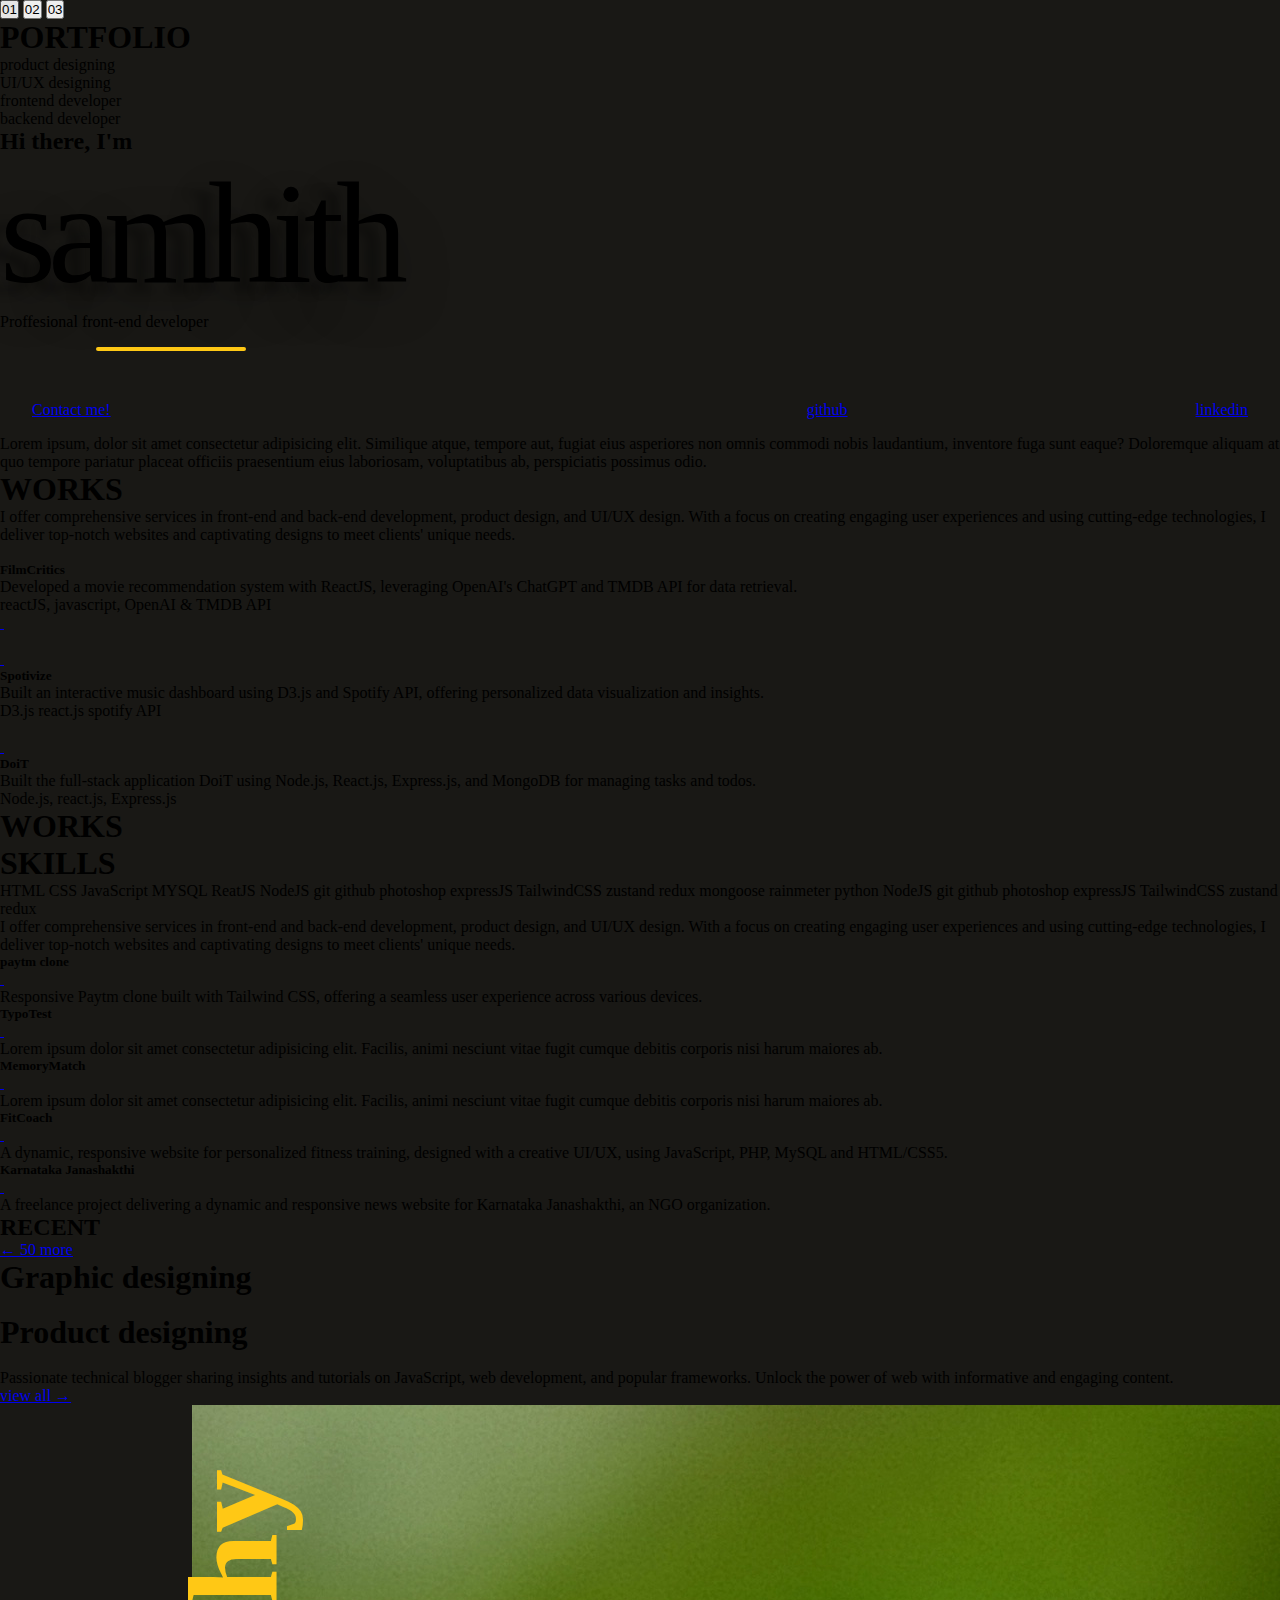
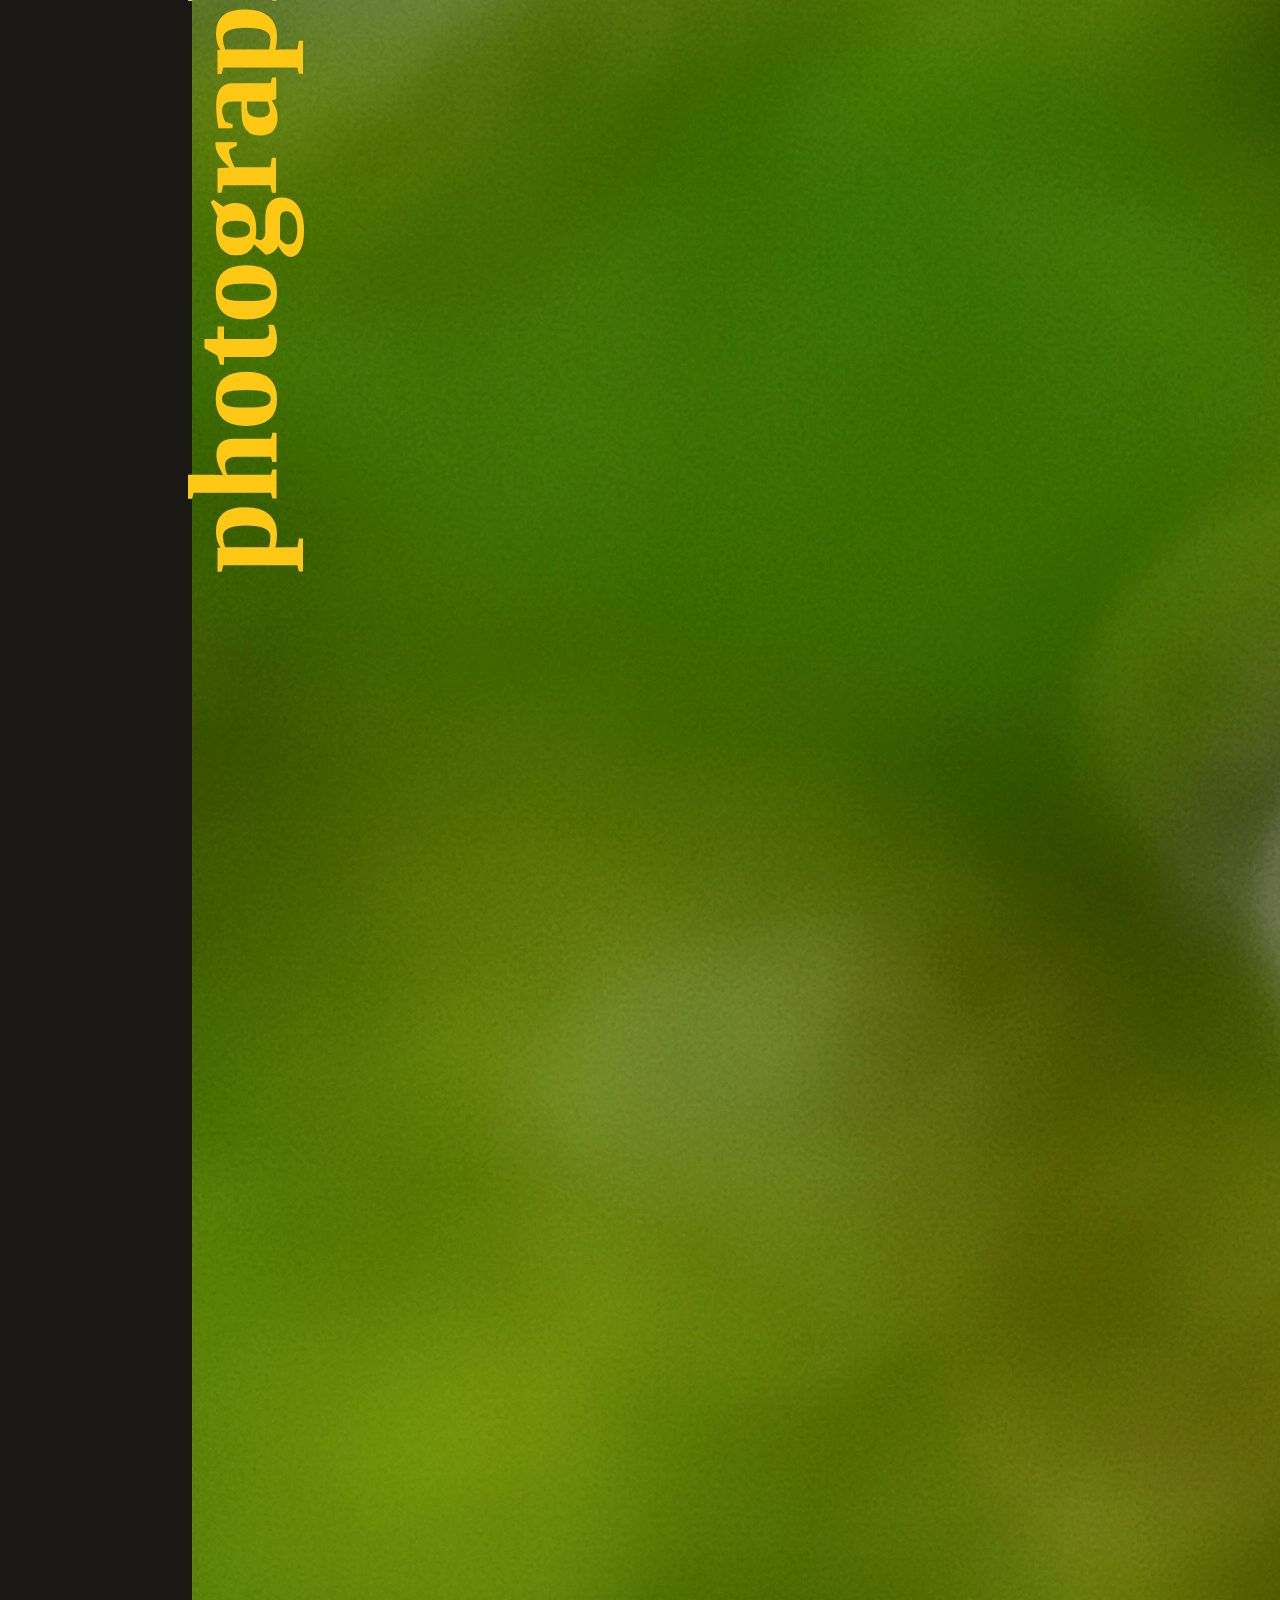
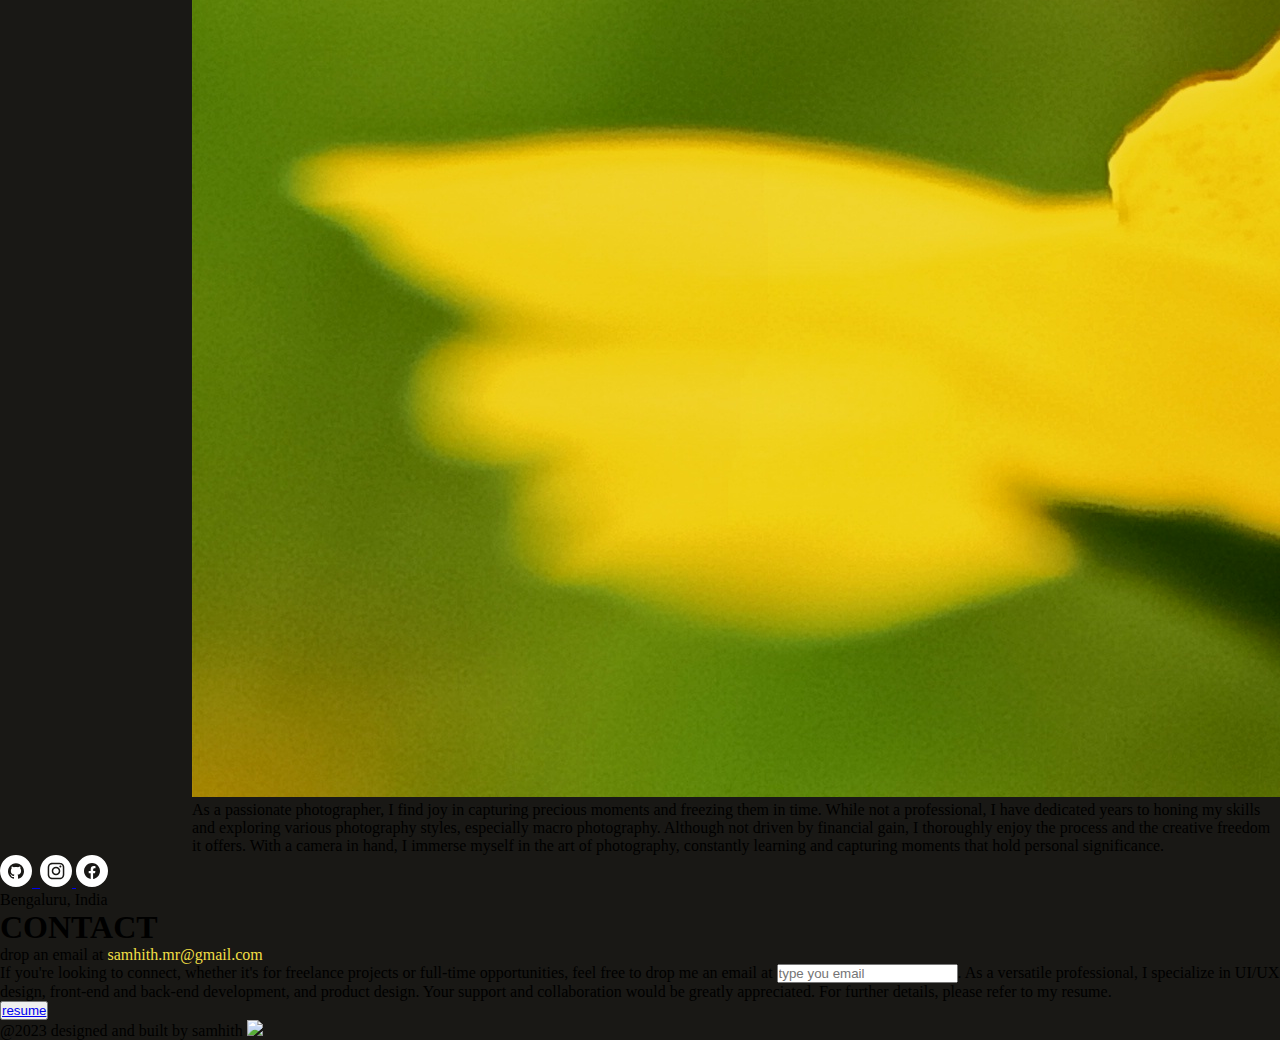
==== commit 7aca650f: "Update webpage layout design to match new design specifications" ====
--- a/index.html
+++ b/index.html
@@ -5,236 +5,333 @@
     <meta charset="UTF-8">
     <meta http-equiv="X-UA-Compatible" content="IE=edge">
     <meta name="viewport" content="width=device-width, initial-scale=1.0">
-    <link rel="stylesheet" href="style.css">
+    <link rel="stylesheet" href="./style.css">
+    <link rel="icon" href="./assets/logo.png">
     <title>samhith protfolio</title>
+
 </head>
 
 <body>
-
-    <!-- about section -->
-    <section aria-label="about">
-        <div class="about">
-            <div class="navbar">
-                <div class="logo">
-                    <div>
-                        <h1>samhith</h1>
-                    </div>
-                </div>
-                <nav>
-                    <ul>
-                        <li><a href=""><span>01.</span>about</a></li>
-                        <li><a href=""><span>02.</span>works</a></li>
-                        <li><a href=""><span>03.</span>Photographer</a></li>
-                        <li><a href=""><span>04.</span>contact me</a></li>
-                    </ul>
-                </nav>
-            </div>
-            <div class="about_content">
-                <div class="my_name">
-                    <h2>hi, I'm</h2>
-                    <div class="bouncing-text">
-                        <div class="n s">
-                            <div>s</div>
-                        </div>
-                        <div class="n a">
-                            <div>a</div>
-                        </div>
-                        <div class="n m">
-                            <div>m</div>
-                        </div>
-                        <div class="n h">
-                            <div>h</div>
-                        </div>
-                        <div class="n i">
-                            <div>i</div>
-                        </div>
-                        <div class="n t">
-                            <div>t</div>
-                        </div>
-                        <div class="n h2">
-                            <div>h</div>
-                        </div>
-                    </div>
-                    <p>web developer/Photographer</p>
-                    <div class="role_line"></div>
-                    <div class="role_line2"></div>
-                </div>
-                <div class="about_me">
-                    <p>Hello! I'm Samhith a self-taught & award-winning Digital Designer & Developer with over f
-                        ifteen years of work experience. I started in my children's room and got pro at renowned digital
-                        agencies nexum AG and Fork Unstable Media.</p>
-                    <h5 class="more_about_me">more about me</h5>
-                </div>
-            </div>
+    <div class="body_wrapper">
+        <!-- navigation -->
+        <div class="navigator">
+            <div class="nav_design"></div>
+            <button class="nav-btn nav_active" data-section="about">01</button>
+            <button class="nav-btn" data-section="works">02</button>
+            <button class="nav-btn" data-section="contact">03</button>
+            <div class="nav_design"></div>
         </div>
-    </section>
-
-    <!-- blogs -->
-    <section aria-label="blogs">
-        <div class="blogs">
-            <h1 class="blogs_bg">BLOGS</h1>
-            <div class="more_blog">
-                <h1>view more</h1>
-            </div>
-            <div class="content1">
-                <div class="blog_img">
-                    <svg id="Layer_1" height="50" width="50" data-name="Layer 1" xmlns="http://www.w3.org/2000/svg"
-                        viewBox="0 0 122.88 119.19">
-                        <defs>
-                            <style>
-                                .cls-1 {
-                                    fill-rule: evenodd;
-                                }
-                            </style>
-                        </defs>
-                        <title>modify</title>
-                        <path class="cls-1"
-                            d="M104.84,1.62,121.25,18a5.58,5.58,0,0,1,0,7.88L112.17,35l-24.3-24.3L97,1.62a5.6,5.6,0,0,1,7.88,0ZM31.26,3.43h36.3L51.12,19.87H31.26A14.75,14.75,0,0,0,20.8,24.2l0,0a14.75,14.75,0,0,0-4.33,10.46v68.07H84.5A14.78,14.78,0,0,0,95,98.43l0,0a14.78,14.78,0,0,0,4.33-10.47V75.29l16.44-16.44V87.93A31.22,31.22,0,0,1,106.59,110l0,.05a31.2,31.2,0,0,1-22,9.15h-72a12.5,12.5,0,0,1-8.83-3.67l0,0A12.51,12.51,0,0,1,0,106.65v-72a31.15,31.15,0,0,1,9.18-22l.05-.05a31.17,31.17,0,0,1,22-9.16ZM72.33,74.8,52.6,80.9c-13.85,3-13.73,6.15-11.16-6.91l6.64-23.44h0l0,0L83.27,15.31l24.3,24.3L72.35,74.83l0,0ZM52.22,54.7l16,16-13,4c-10.15,3.13-10.1,5.22-7.34-4.55l4.34-15.4Z" />
-                    </svg>
-                </div>
-                <div class="blog_text">
-                    <h1>arrays in javascript</h1>
-                    <p>Lorem, ipsum dolor sit amet consectetur adipisicing elit. Fuga hic temporibus culpa, earum
-                        aliquam libero.</p>
-                </div>
-            </div>
-            <div class="content2">
-
-                <div class="blog_text">
-                    <h1>arrays in javascript</h1>
-                    <p>Lorem, ipsum dolor sit amet consectetur adipisicing elit. Fuga hic temporibus culpa, earum
-                        aliquam libero.</p>
-                </div>
-                <div class="blog_img">
-                    <svg id="Layer_1" height="50" width="50" data-name="Layer 1" xmlns="http://www.w3.org/2000/svg"
-                        viewBox="0 0 122.88 119.19">
-                        <defs>
-                            <style>
-                                .cls-1 {
-                                    fill-rule: evenodd;
-                                }
-                            </style>
-                        </defs>
-                        <title>modify</title>
-                        <path class="cls-1"
-                            d="M104.84,1.62,121.25,18a5.58,5.58,0,0,1,0,7.88L112.17,35l-24.3-24.3L97,1.62a5.6,5.6,0,0,1,7.88,0ZM31.26,3.43h36.3L51.12,19.87H31.26A14.75,14.75,0,0,0,20.8,24.2l0,0a14.75,14.75,0,0,0-4.33,10.46v68.07H84.5A14.78,14.78,0,0,0,95,98.43l0,0a14.78,14.78,0,0,0,4.33-10.47V75.29l16.44-16.44V87.93A31.22,31.22,0,0,1,106.59,110l0,.05a31.2,31.2,0,0,1-22,9.15h-72a12.5,12.5,0,0,1-8.83-3.67l0,0A12.51,12.51,0,0,1,0,106.65v-72a31.15,31.15,0,0,1,9.18-22l.05-.05a31.17,31.17,0,0,1,22-9.16ZM72.33,74.8,52.6,80.9c-13.85,3-13.73,6.15-11.16-6.91l6.64-23.44h0l0,0L83.27,15.31l24.3,24.3L72.35,74.83l0,0ZM52.22,54.7l16,16-13,4c-10.15,3.13-10.1,5.22-7.34-4.55l4.34-15.4Z" />
-                    </svg>
-                </div>
-            </div>
-
-        </div>
-    </section>
-
-    <!-- photography section -->
-    <section aria-label="photography">
-        <div class="photography_cover">
-            <div class="photography">
-                <h1>photography</h1>
-                <div class="photography_photo">
+        <!-- main container -->
+        <div class="container">
+            <!-- 1.Header -->
+            <section id="about">
+                <div class="header">
+                    <h1 class="portfolio_bg">PORTFOLIO</h1>
+                    <div class="services">
+                        <p class="domain" id="domain1">product designing</p>
+                        <p class="domain" id="domain2">UI/UX designing</p>
+                        <p class="domain" id="domain3">frontend developer</p>
+                        <p class="domain" id="domain4">backend developer</p>
+                    </div>
+                    <div class="name">
+                        <div class="name_content">
+                            <h2>Hi there, I'm</h2>
+                            <div class="bouncing-text">
+                                <div class="n s">
+                                    <div>s</div>
+                                </div>
+                                <div class="n a">
+                                    <div>a</div>
+                                </div>
+                                <div class="n m">
+                                    <div>m</div>
+                                </div>
+                                <div class="n h">
+                                    <div>h</div>
+                                </div>
+                                <div class="n i">
+                                    <div>i</div>
+                                </div>
+                                <div class="n t">
+                                    <div>t</div>
+                                </div>
+                                <div class="n h2">
+                                    <div>h</div>
+                                </div>
+                            </div>
+                            <p>Proffesional front-end developer</p>
+                            <div class="name_design">
+                                <div class="role_line1"></div>
+                                <div class="role_line2"></div>
+                            </div>
+                        </div>
+                        <div class="profile">
+                            <img src="./assets/sam7.png" alt="" srcset="">
+                        </div>
+                    </div>
+                    <div class="navbar">
+                        <a href="#contact">Contact me!</a>
+                        <a href="/"><img src="./assets/logo.png" alt="" srcset=""></a>
+                        <a href="https://www.github.com/samhithMR" target="_blank">github</a>
+                        <a href="https://www.linkedin.com/in/samhith-mr" target="_blank">linkedin</a>
+                    </div>
+                </div>
+                <!-- 2.about -->
+                <div class="about">
+                    <p>Lorem ipsum, dolor sit amet consectetur adipisicing elit. Similique atque, tempore aut, fugiat
+                        eius
+                        asperiores non omnis commodi nobis laudantium, inventore fuga sunt eaque? Doloremque aliquam at
+                        quo
+                        tempore pariatur placeat officiis praesentium eius laboriosam, voluptatibus ab, perspiciatis
+                        possimus odio.</p>
+                </div>
+            </section>
+            <section id="works">
+                <!-- work -->
+                <div class="works">
+                    <div class="works_left">
+                        <div class="works_about">
+                            <h1>WORKS</h1>
+                            <div>I offer comprehensive services in front-end and back-end development, product design,
+                                and UI/UX design. With a focus on creating engaging user experiences and using
+                                cutting-edge technologies, I deliver top-notch websites and captivating designs to meet
+                                clients' unique needs.</div>
+                        </div>
+                        <div class="main_works">
+                            <div class="work_cards">
+                                <div class="work_card">
+                                    <img src="./assets/work_1.png" alt="" srcset="">
+                                    <div class="work_info">
+                                        <h5 class="work_heading">FilmCritics</h5>
+                                        <p class="work_desc">Developed a movie recommendation system with ReactJS, leveraging OpenAI's ChatGPT and TMDB API for data retrieval.</p>
+                                        <p class="work_tech">reactJS, javascript, OpenAI & TMDB API</p>
+                                    </div>
+                                    <div class="work_icons">
+                                        <a href="https://github.com/SamhithMR/filmCritic" target="_blank">
+                                            <img src="./assets/github1.svg" alt="" srcset="">
+                                        </a>
+                                        <a href="https://filmcritics.netlify.app/" target="_blank">
+                                            <img src="./assets/share.svg" alt="" srcset="">
+                                        </a>
+                                    </div>
+                                    <p class="work_line"></p>
+                                </div>
+                                <div class="work_card">
+                                    <img src="./assets/prev1.png" alt="" srcset="">
+                                    <p class="work_line"></p>
+                                    <div class="work_icons">
+                                        <a href="https://github.com/SamhithMR/spotivize" target="_blank">
+                                            <img src="./assets/github1.svg" alt="" srcset="">
+                                        </a>
+                                        <a href="https://spotivize.netlify.app/" target="_blank">
+                                            <img src="./assets/share.svg" alt="" srcset="">
+                                        </a>
+                                    </div>
+                                    <div class="work_info">
+                                        <h5 class="work_heading">Spotivize</h5>
+                                        <p class="work_desc">Built an interactive music dashboard using D3.js and Spotify API, offering personalized data visualization and insights.</p>
+                                        <p class="work_tech">D3.js react.js spotify API</p>
+                                    </div>
+                                </div>
+                                <div class="work_card">
+                                    <img src="./assets/work_3.png" alt="" srcset="">
+                                    <p class="work_line"></p>
+                                    <div class="work_icons">
+                                        <a href="https://github.com/SamhithMR/react-todo-app" target="_blank">
+                                            <img src="./assets/github1.svg" alt="" srcset="">
+                                        </a>
+                                        <a href="https://samhith40.netlify.app/" target="_blank">
+                                            <img src="./assets/share.svg" alt="" srcset="">
+                                        </a>
+                                    </div>
+                                    <div class="work_info">
+                                        <h5 class="work_heading">DoiT</h5>
+                                        <p class="work_desc">Built the full-stack application DoiT using Node.js, React.js, Express.js, and MongoDB for managing tasks and todos.</p>
+                                        <p class="work_tech">Node.js, react.js, Express.js</p>
+                                    </div>
+                                </div>
+                            </div>
+                            <div class="cards_design">
+                                <h1>WORKS</h1>
+                                <div class="bar"></div>
+                            </div>
+                        </div>
+                        <div class="skills">
+                            <h1>SKILLS</h1>
+                            <p>HTML CSS JavaScript MYSQL ReatJS NodeJS git github photoshop expressJS TailwindCSS
+                                zustand redux mongoose
+                                rainmeter python NodeJS git github photoshop expressJS TailwindCSS zustand redux</p>
+                        </div>
+                    </div>
+                    <div class="works_right">
+                        <div class="works_right_content">
+                            <div class="works_right_type1">
+                                I offer comprehensive services in front-end and back-end development, product design,
+                                and UI/UX design. With a focus on creating engaging user experiences and using
+                                cutting-edge technologies, I deliver top-notch websites and captivating designs to meet
+                                clients' unique needs.
+                            </div>
+                            <div class="works_right_type2">
+                                <div class="min_proj">
+                                    <div>
+                                        <h5>paytm clone</h5>
+                                        <div>
+                                            <a href="https://github.com/SamhithMR/paytm-clone" target="_blank">
+                                                <img src="./assets/github1.svg" alt="" srcset="">
+                                            </a>
+                                            <a href="https://samhith16.netlify.app/" target="_blank">
+                                                <img src="./assets/share.svg" alt="" srcset="">
+                                            </a>
+                                        </div>
+                                    </div>
+                                    <p>Responsive Paytm clone built with Tailwind CSS, offering a seamless user experience across various devices.</p>
+                                </div>
+                                <div class="min_proj">
+                                    <div>
+                                        <h5>TypoTest</h5>
+                                        <div>
+                                            <a href="https://github.com/SamhithMR/typing_game" target="_blank">
+                                                <img src="./assets/github1.svg" alt="" srcset="">
+                                            </a>
+                                            <a href="https://samhith25.netlify.app/" target="_blank">
+                                                <img src="./assets/share.svg" alt="" srcset="">
+                                            </a>
+                                        </div>
+                                    </div>
+                                    <p>Lorem ipsum dolor sit amet consectetur adipisicing elit. Facilis, animi nesciunt
+                                        vitae fugit
+                                        cumque debitis corporis nisi harum maiores ab.</p>
+                                </div>
+                                <div class="min_proj">
+                                    <div>
+                                        <h5>MemoryMatch</h5>
+                                        <div>
+                                            <a href="https://github.com/SamhithMR/memory-card-game" target="_blank">
+                                                <img src="./assets/github1.svg" alt="" srcset="">
+                                            </a>
+                                            <a href="https://samhith35.netlify.app/" target="_blank">
+                                                <img src="./assets/share.svg" alt="" srcset="">
+                                            </a>
+                                        </div>
+                                    </div>
+                                    <p>Lorem ipsum dolor sit amet consectetur adipisicing elit. Facilis, animi nesciunt
+                                        vitae fugit
+                                        cumque debitis corporis nisi harum maiores ab.</p>
+                                </div>
+                                <div class="min_proj">
+                                    <div>
+                                        <h5>FitCoach</h5>
+                                        <div>
+                                            <a href="https://github.com/SamhithMR/1-On-1-Personal-training" target="_blank">
+                                                <img src="./assets/github1.svg" alt="" srcset="">
+                                            </a>
+                                            <a href="http://samhith.infinityfreeapp.com/" target="_blank">
+                                                <img src="./assets/share.svg" alt="" srcset="">
+                                            </a>
+                                        </div>
+                                    </div>
+                                    <p>A dynamic, responsive website for personalized fitness training, designed with a creative UI/UX, using JavaScript, PHP, MySQL and HTML/CSS5.</p>
+                                </div>
+                                <div class="min_proj">
+                                    <div>
+                                        <h5>Karnataka Janashakthi</h5>
+                                        <div>
+                                            <a href="https://github.com/SamhithMR/karnatakajanashakthi" target="_blank">
+                                                <img src="./assets/github1.svg" alt="" srcset="">
+                                            </a>
+                                            <a href="http://karnatakajanashakthi.org/" target="_blank">
+                                                <img src="./assets/share.svg" alt="" srcset="">
+                                            </a>
+                                        </div>
+                                    </div>
+                                    <p>A freelance project delivering a dynamic and responsive news website for Karnataka Janashakthi, an NGO organization.</p>
+                                </div>
+                                <h2 class="work_recent">RECENT</h2>
+                                <a href="https://github.com/samhithMR" target="_blank"> <span class="arrow">&#8592;</span> 50 more</a>
+                            </div>
+                            <div class="works_right_type3">
+                                <div class="graphic_design">
+                                    <h1>Graphic designing</h1>
+                                    <div class="graphic_design1"></div>
+                                    <div class="graphic_design2"></div>
+                                </div>
+                                <div class="design_mask"></div>
+                                <img src="./assets/designer.png" alt="" srcset="">
+                            </div>
+                            
+                            <div class="works_right_type3">
+                                <div class="graphic_design">
+                                    <h1>Product designing</h1>
+                                    <div class="graphic_design1"></div>
+                                    <div class="graphic_design2"></div>
+                                </div>
+                                <div class="design_mask2"></div>
+                                <img class="label_design" src="./assets/label_coconut.jpg" alt="" srcset="">
+                            </div>
+                            <div class="works_right_type4">
+                                <p>Passionate technical blogger sharing insights and tutorials on JavaScript, web development, and popular frameworks. Unlock the power of web with informative and engaging content.</p>
+                                <a href="https://samhith.hashnode.dev/" target="_blank">view all &#x2192;</a>
+                             </div>
+                        </div>
+                    </div>
+                </div>
+                <!-- photography -->
+                <div class="photography">
                     <img src="./assets/img_2.jpg" alt="" srcset="">
-                </div>
-                <div class="photography_content">
-                    <p>
-                        I like to capture the moment. Over the last years I did a lot photos.
-                        A lot of these are not really valuable but that’s not the point.
-                        It’s more like freezing the moment for later.
-                        I started with photography when I started riding a BMX. Thanks for that.
-                        Today I do it more „professional“ compared to the early days.
-                        But it’s just a hobby for me without any intention to earn money with it.
-                        It’s just fun and primarily for myself. And of course I love it to have a camera in my hand and
-                        play
-                        with it. Currently it’s a Fuji x100f Fuji X-Pro2 Fuji X-Pro3 with a 16mm, 35mm and 90mm Lens and
-                        a
-                        Ricoh GRIIIx for cycling.
-                    </p>
-                </div>
-            </div>
-            <div class="photography_line">
-                <div class="aaa">
-                    <div class="xyz"></div>
-                    <!-- <hr> -->
-                    <div>
-                        <a href="">instagram</a>
-                        <a href="">facebook</a>
-                    </div>
-                </div>
-            </div>
-        </div>
-
-    </section>
-
-    <!-- mouse over effect -->
-    <!-- <div id="foo" class="ball"></div> -->
-
-    <!-- links -->
-    <div class="links">
-        <div>
-            <div class="link-icons">
-                <!-- instagram -->
-                <svg width="32" height="32" viewBox="0 0 32 32" fill="none" xmlns="http://www.w3.org/2000/svg">
-                    <path
-                        d="M16 18.8C14.5 18.8 13.2 17.6 13.2 16C13.2 14.5 14.4 13.2 16 13.2C17.5 13.2 18.8 14.4 18.8 16C18.8 17.5 17.5 18.8 16 18.8Z"
-                        fill="white" />
-                    <path fill-rule="evenodd" clip-rule="evenodd"
-                        d="M19.4 9.2H12.6C11.8 9.3 11.4 9.4 11.1 9.5C10.7 9.6 10.4 9.8 10.1 10.1C9.86261 10.3374 9.75045 10.5748 9.61489 10.8617C9.57916 10.9373 9.5417 11.0166 9.5 11.1C9.48453 11.1464 9.46667 11.1952 9.44752 11.2475C9.34291 11.5333 9.2 11.9238 9.2 12.6V19.4C9.3 20.2 9.4 20.6 9.5 20.9C9.6 21.3 9.8 21.6 10.1 21.9C10.3374 22.1374 10.5748 22.2495 10.8617 22.3851C10.9374 22.4209 11.0165 22.4583 11.1 22.5C11.1464 22.5155 11.1952 22.5333 11.2475 22.5525C11.5333 22.6571 11.9238 22.8 12.6 22.8H19.4C20.2 22.7 20.6 22.6 20.9 22.5C21.3 22.4 21.6 22.2 21.9 21.9C22.1374 21.6626 22.2495 21.4252 22.3851 21.1383C22.4209 21.0626 22.4583 20.9835 22.5 20.9C22.5155 20.8536 22.5333 20.8048 22.5525 20.7525C22.6571 20.4667 22.8 20.0762 22.8 19.4V12.6C22.7 11.8 22.6 11.4 22.5 11.1C22.4 10.7 22.2 10.4 21.9 10.1C21.6626 9.86261 21.4252 9.75045 21.1383 9.61488C21.0627 9.57918 20.9833 9.54167 20.9 9.5C20.8536 9.48453 20.8048 9.46666 20.7525 9.44752C20.4667 9.3429 20.0762 9.2 19.4 9.2ZM16 11.7C13.6 11.7 11.7 13.6 11.7 16C11.7 18.4 13.6 20.3 16 20.3C18.4 20.3 20.3 18.4 20.3 16C20.3 13.6 18.4 11.7 16 11.7ZM21.4 11.6C21.4 12.1523 20.9523 12.6 20.4 12.6C19.8477 12.6 19.4 12.1523 19.4 11.6C19.4 11.0477 19.8477 10.6 20.4 10.6C20.9523 10.6 21.4 11.0477 21.4 11.6Z"
-                        fill="white" />
-                    <path fill-rule="evenodd" clip-rule="evenodd"
-                        d="M0 16C0 7.16344 7.16344 0 16 0C24.8366 0 32 7.16344 32 16C32 24.8366 24.8366 32 16 32C7.16344 32 0 24.8366 0 16ZM12.6 7.7H19.4C20.3 7.8 20.9 7.9 21.4 8.1C22 8.4 22.4 8.6 22.9 9.1C23.4 9.6 23.7 10.1 23.9 10.6C24.1 11.1 24.3 11.7 24.3 12.6V19.4C24.2 20.3 24.1 20.9 23.9 21.4C23.6 22 23.4 22.4 22.9 22.9C22.4 23.4 21.9 23.7 21.4 23.9C20.9 24.1 20.3 24.3 19.4 24.3H12.6C11.7 24.2 11.1 24.1 10.6 23.9C10 23.6 9.6 23.4 9.1 22.9C8.6 22.4 8.3 21.9 8.1 21.4C7.9 20.9 7.7 20.3 7.7 19.4V12.6C7.8 11.7 7.9 11.1 8.1 10.6C8.4 10 8.6 9.6 9.1 9.1C9.6 8.6 10.1 8.3 10.6 8.1C11.1 7.9 11.7 7.7 12.6 7.7Z"
-                        fill="white" />
-                </svg>
-                <!-- whattsapp -->
-                <svg width="32" height="32" viewBox="0 0 32 32" fill="none" xmlns="http://www.w3.org/2000/svg">
-                    <path fill-rule="evenodd" clip-rule="evenodd"
-                        d="M12.6 21.7C13.6 22.3 14.8 22.6 16 22.6C19.7 22.6 22.6 19.6 22.6 16.1C22.6 14.3 22 12.7 20.7 11.4C19.4 10.2 17.8 9.5 16 9.5C12.4 9.5 9.39999 12.5 9.39999 16.1C9.39999 17.3 9.7 18.5 10.4 19.6L10.6 19.9L9.89999 22.3L12.4 21.6L12.6 21.7ZM18.2 17C18.4 17 19.4 17.5 19.6 17.6C19.6311 17.6156 19.6623 17.6287 19.6931 17.6417C19.8599 17.7121 20.0156 17.7779 20.1 18.2C20.2 18.2 20.2 18.6 20 19.1C19.9 19.5 19.1 20 18.7 20C18.6322 20 18.5673 20.0057 18.498 20.0119C18.1582 20.0419 17.712 20.0814 16.3 19.5C14.5475 18.799 13.3325 17.0999 12.9913 16.6228C12.9431 16.5554 12.9124 16.5124 12.9 16.5C12.883 16.466 12.8485 16.4116 12.8031 16.3399C12.5819 15.9906 12.1 15.2297 12.1 14.4C12.1 13.4 12.6 12.9 12.8 12.7C13 12.5 13.2 12.5 13.3 12.5H13.7C13.8 12.5 14 12.5 14.1 12.8C14.3 13.2 14.7 14.2 14.7 14.3C14.7 14.3333 14.7111 14.3667 14.7222 14.4C14.7445 14.4667 14.7667 14.5333 14.7 14.6C14.65 14.65 14.625 14.7 14.6 14.75C14.575 14.8 14.55 14.85 14.5 14.9L14.2 15.2C14.1 15.3 14 15.4 14.1 15.6C14.2 15.8 14.6 16.5 15.2 17C15.8751 17.5907 16.4078 17.8254 16.6778 17.9443C16.7278 17.9663 16.7688 17.9844 16.8 18C17 18 17.1 18 17.2 17.9C17.25 17.8 17.375 17.65 17.5 17.5C17.625 17.35 17.75 17.2 17.8 17.1C17.9 16.9 18 16.9 18.2 17Z"
-                        fill="white" />
-                    <path fill-rule="evenodd" clip-rule="evenodd"
-                        d="M0 16C0 7.16344 7.16344 0 16 0C24.8366 0 32 7.16344 32 16C32 24.8366 24.8366 32 16 32C7.16344 32 0 24.8366 0 16ZM16 8C18.1 8 20.1 8.8 21.6 10.3C23.1 11.8 24 13.8 24 15.9C24 20.3 20.4 23.9 16 23.9C14.7 23.9 13.4 23.5 12.2 22.9L8 24L9.10001 20C8.40001 18.8 8 17.4 8 16C8 11.6 11.6 8 16 8Z"
-                        fill="white" />
-                </svg>
-                <!-- facebook -->
-                <svg width="32" height="32" viewBox="0 0 32 32" fill="none" xmlns="http://www.w3.org/2000/svg">
-                    <path fill-rule="evenodd" clip-rule="evenodd"
-                        d="M0 16C0 7.16344 7.16344 0 16 0C24.8366 0 32 7.16344 32 16C32 24.8366 24.8366 32 16 32C7.16344 32 0 24.8366 0 16ZM16 8C20.4 8 24 11.6 24 16C24 20 21.1 23.4 17.1 24V18.3H19L19.4 16H17.2V14.5C17.2 13.9 17.5 13.3 18.5 13.3H19.5V11.3C19.5 11.3 18.6 11.1 17.7 11.1C15.9 11.1 14.7 12.2 14.7 14.2V16H12.7V18.3H14.7V23.9C10.9 23.3 8 20 8 16C8 11.6 11.6 8 16 8Z"
-                        fill="white" />
-                </svg>
-                <!-- github -->
-                <svg width="32" height="32" viewBox="0 0 32 32" fill="none" xmlns="http://www.w3.org/2000/svg">
-                    <path fill-rule="evenodd" clip-rule="evenodd"
-                        d="M0 16C0 7.16344 7.16344 0 16 0C24.8366 0 32 7.16344 32 16C32 24.8366 24.8366 32 16 32C7.16344 32 0 24.8366 0 16ZM8 16.1675C8 11.7639 11.5718 8.192 15.9755 8.192C20.3792 8.192 23.951 11.7639 24 16.1675C24 19.6905 21.7492 22.6752 18.5688 23.7516C18.1774 23.8006 18.0306 23.5559 18.0306 23.3602V21.1584C18.0306 20.4244 17.7859 19.9351 17.4924 19.6905C19.2538 19.4948 21.1132 18.8587 21.1132 15.7761C21.1132 14.8954 20.7706 14.1614 20.2814 13.6232C20.2852 13.6078 20.2906 13.5885 20.297 13.5655C20.3719 13.2953 20.5892 12.5111 20.1835 11.5192C20.1835 11.5192 19.4985 11.3235 17.9816 12.351C17.3456 12.2042 16.6605 12.1064 15.9755 12.1064C15.2905 12.1064 14.6055 12.1553 13.9694 12.351C12.4526 11.3235 11.7676 11.5192 11.7676 11.5192C11.3351 12.5763 11.6105 13.3975 11.6669 13.5657L11.6697 13.5743C11.1315 14.1614 10.8379 14.8464 10.8379 15.7272C10.8379 18.8097 12.6973 19.4948 14.4587 19.6905C14.263 19.8862 14.0184 20.2287 13.9694 20.7669C13.5291 20.9626 12.4037 21.3052 11.6697 20.0819C11.6697 20.0819 11.2294 19.299 10.4465 19.2501C10.4465 19.2501 9.66364 19.2501 10.3976 19.7394C10.3976 19.7394 10.9358 19.9841 11.2783 20.9137C11.2783 20.9137 11.7676 22.4795 13.9694 21.9902V23.3602C13.9694 23.5559 13.8226 23.8006 13.4312 23.7516C10.2997 22.6752 8 19.6905 8 16.1675Z"
-                        fill="white" />
-                </svg>
-            </div>
-            <div class="links-line"></div>
+                    <h1>photography</h1>
+                    <p>As a passionate photographer, I find joy in capturing precious moments and freezing them in time. While not a professional, I have dedicated years to honing my skills and exploring various photography styles, especially macro photography. Although not driven by financial gain, I thoroughly enjoy the process and the creative freedom it offers. With a camera in hand, I immerse myself in the art of photography, constantly learning and capturing moments that hold personal significance.</p>
+                </div>
+            </section>
+            <section id="contact">
+                <!-- contact -->
+                <div class="contact">
+                    <div class="contact_details">
+                        <div class="contact_heading">
+                            <div class="contact_icons">
+                                <div>
+                                    <a href=""></a>
+                                    <a href="https://www.github.com/samhithMR" target="_blank">
+                                        <img src="./assets/github.svg" alt="" srcset="">
+                                    </a>
+                                    <a href="https://www.linkedin.com/in/samhith-mr" target="_blank">
+                                        <img src="./assets/linkedin.svg" alt="" srcset="">
+                                    </a>
+                                    <a href="https://www.instagram.com/samhith_mr/" target="_blank">
+                                        <img src="./assets/instagram.svg" alt="" srcset="">
+                                    </a>
+                                    <a href="https://www.instagram.com/samhith_mr/">
+                                        <img src="./assets/facebook.svg" alt="" srcset="">
+                                    </a>
+                                </div>
+                                <div class="location">Bengaluru, India</div>
+                            </div>
+                            <h1>CONTACT</h1>
+                            <p class="contact_design">drop an email at <span style="color:#f1df45">samhith.mr@gmail.com</span></p>
+                        </div>
+                        <div class="contact_dropMail">
+                            <p>If you're looking to connect, whether it's for freelance projects or full-time opportunities, feel free to drop me an email at <input type="text" placeholder="type you email">. As a versatile professional, I specialize in UI/UX design, front-end and back-end development, and product design. Your support and collaboration would be greatly appreciated. For further details, please refer to my resume.</p>
+                        </div>
+                        <button><a href="https://drive.google.com/file/d/19WzWPE0IkRuzs19ZuxuBpLbwi-upcf9H/view?usp=sharing" target="_blank">resume</a></button>
+                    </div>
+                    <div class="copyright">
+                        <p>@2023 designed and built by samhith <a href="https://github.com/samhithmr/portfolio" target="_blank"><img src="/assets/share.svg" ></a></p>
+                    </div>
+                </div>
+            </section>
+            <!-- <h1 class="t">abcdefghijklmnopqrstuvwxyz</h1>
+            <h1 class="g">abcdefghijklmnopqrstuvwxyz</h1>
+            <h1 class="l">abcdefghijklmnopqrstuvwxyz</h1>
+            <h1 class="c">abcdefghijklmnopqrstuvwxyz</h1>
+            <h1 class="b">abcdefghijklmnopqrstuvwxyz</h1> -->
         </div>
     </div>
 
-    <script>
-        let train = document.querySelectorAll(".n")
-        for (let i = 0; i < train.length; i++) {
-            train[i].addEventListener('mouseover', function () {
-                let start = Date.now();
-                let timer = setInterval(function () {
-                    let timePassed = Date.now() - start;
-                    train[i].classList.add("jumping");
-                    if (timePassed > 2000) {
-                        clearInterval(timer);
-                        train[i].classList.remove("jumping");
-                    }
-                }, 20);
-            }
-            );
-        }
-
-
-// mouse over effect
-//         const f = document.getElementById('foo');
-// document.addEventListener('mouseover', (ev) => {
-//   f.style.transform = `translateY(${ev.clientY - 25}px)`;
-//   f.style.transform += `translateX(${ev.clientX - 25}px)`;
-// }, false);
-
-
-    </script>
+    <script src="https://cdnjs.cloudflare.com/ajax/libs/gsap/3.11.5/gsap.min.js"></script>
+    <script src="https://cdnjs.cloudflare.com/ajax/libs/gsap/3.11.5/ScrollTrigger.min.js"
+        integrity="sha512-AMl4wfwAmDM1lsQvVBBRHYENn1FR8cfOTpt8QVbb/P55mYOdahHD4LmHM1W55pNe3j/3od8ELzPf/8eNkkjISQ=="
+        crossorigin="anonymous" referrerpolicy="no-referrer"></script>
+    <script src="https://cdnjs.cloudflare.com/ajax/libs/gsap/3.11.5/ScrollToPlugin.min.js"></script>
+    <script src="./script.js"></script>
 
 </body>
 
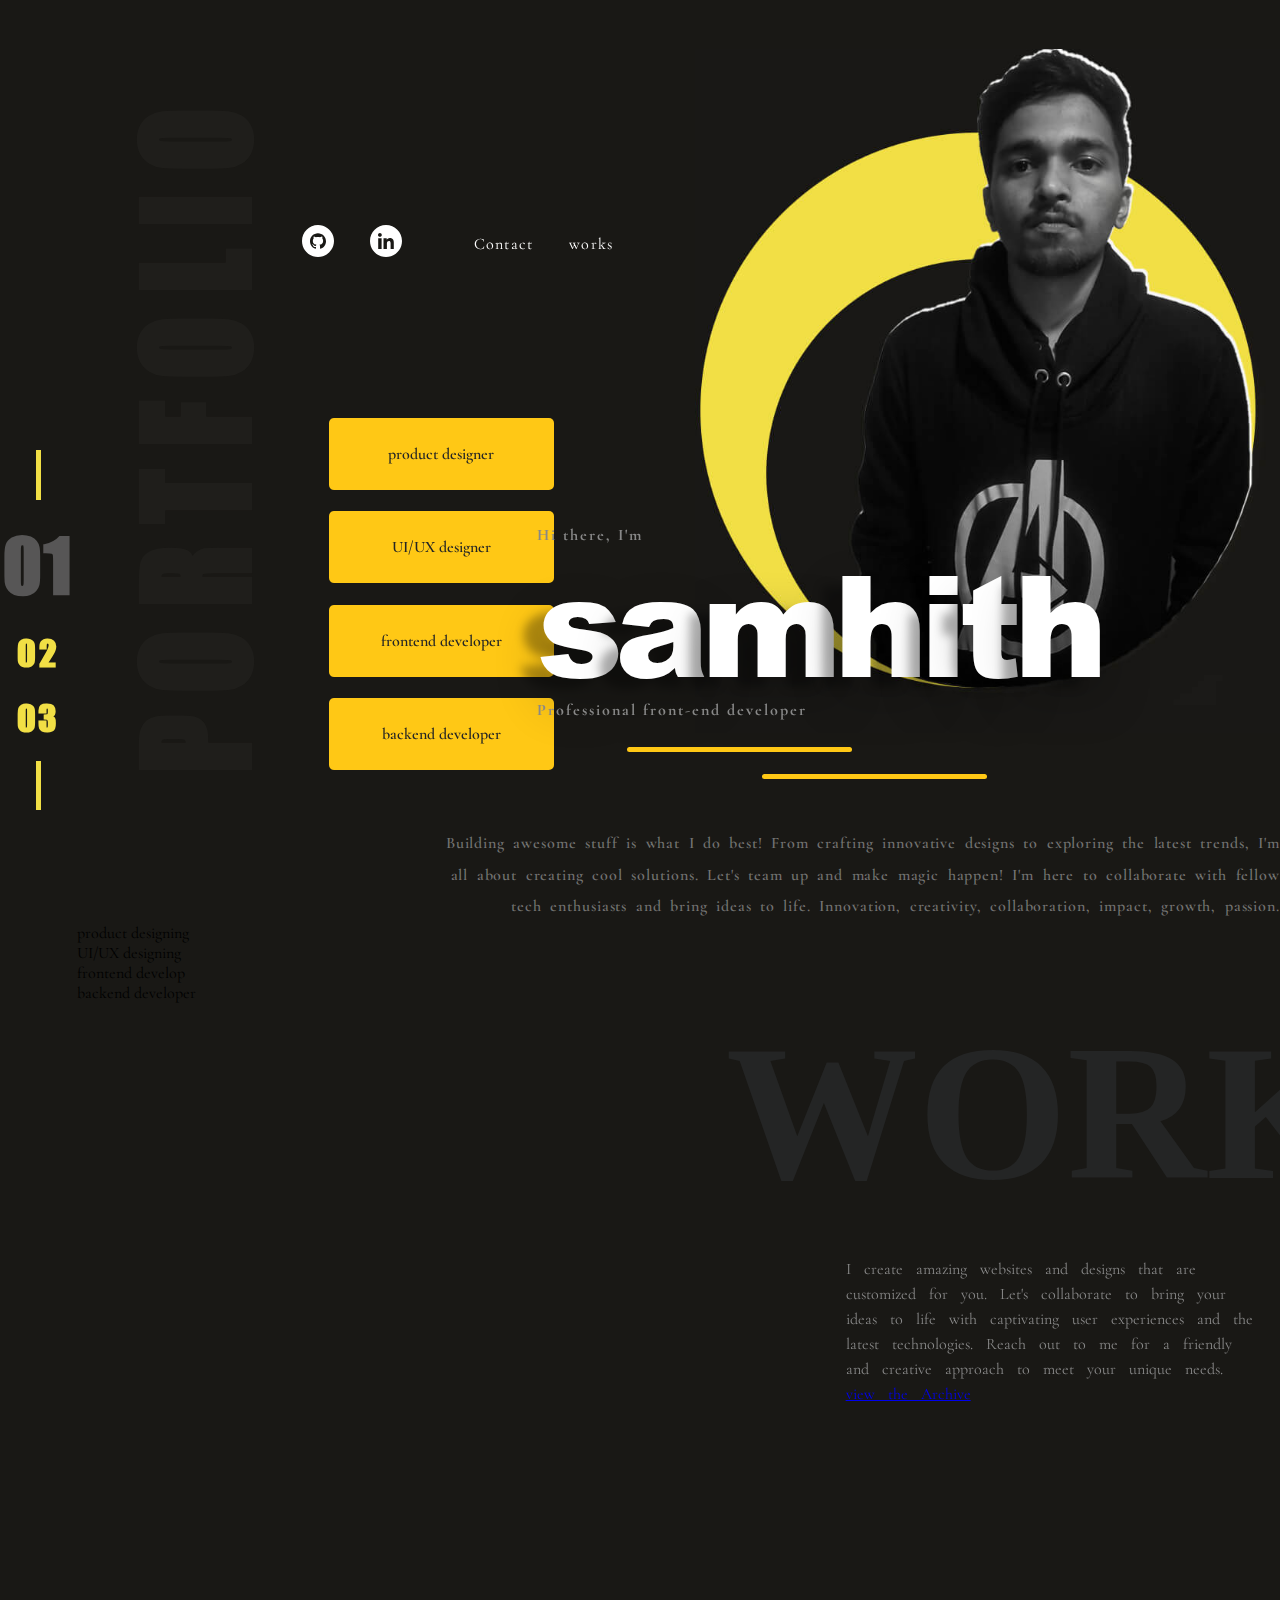
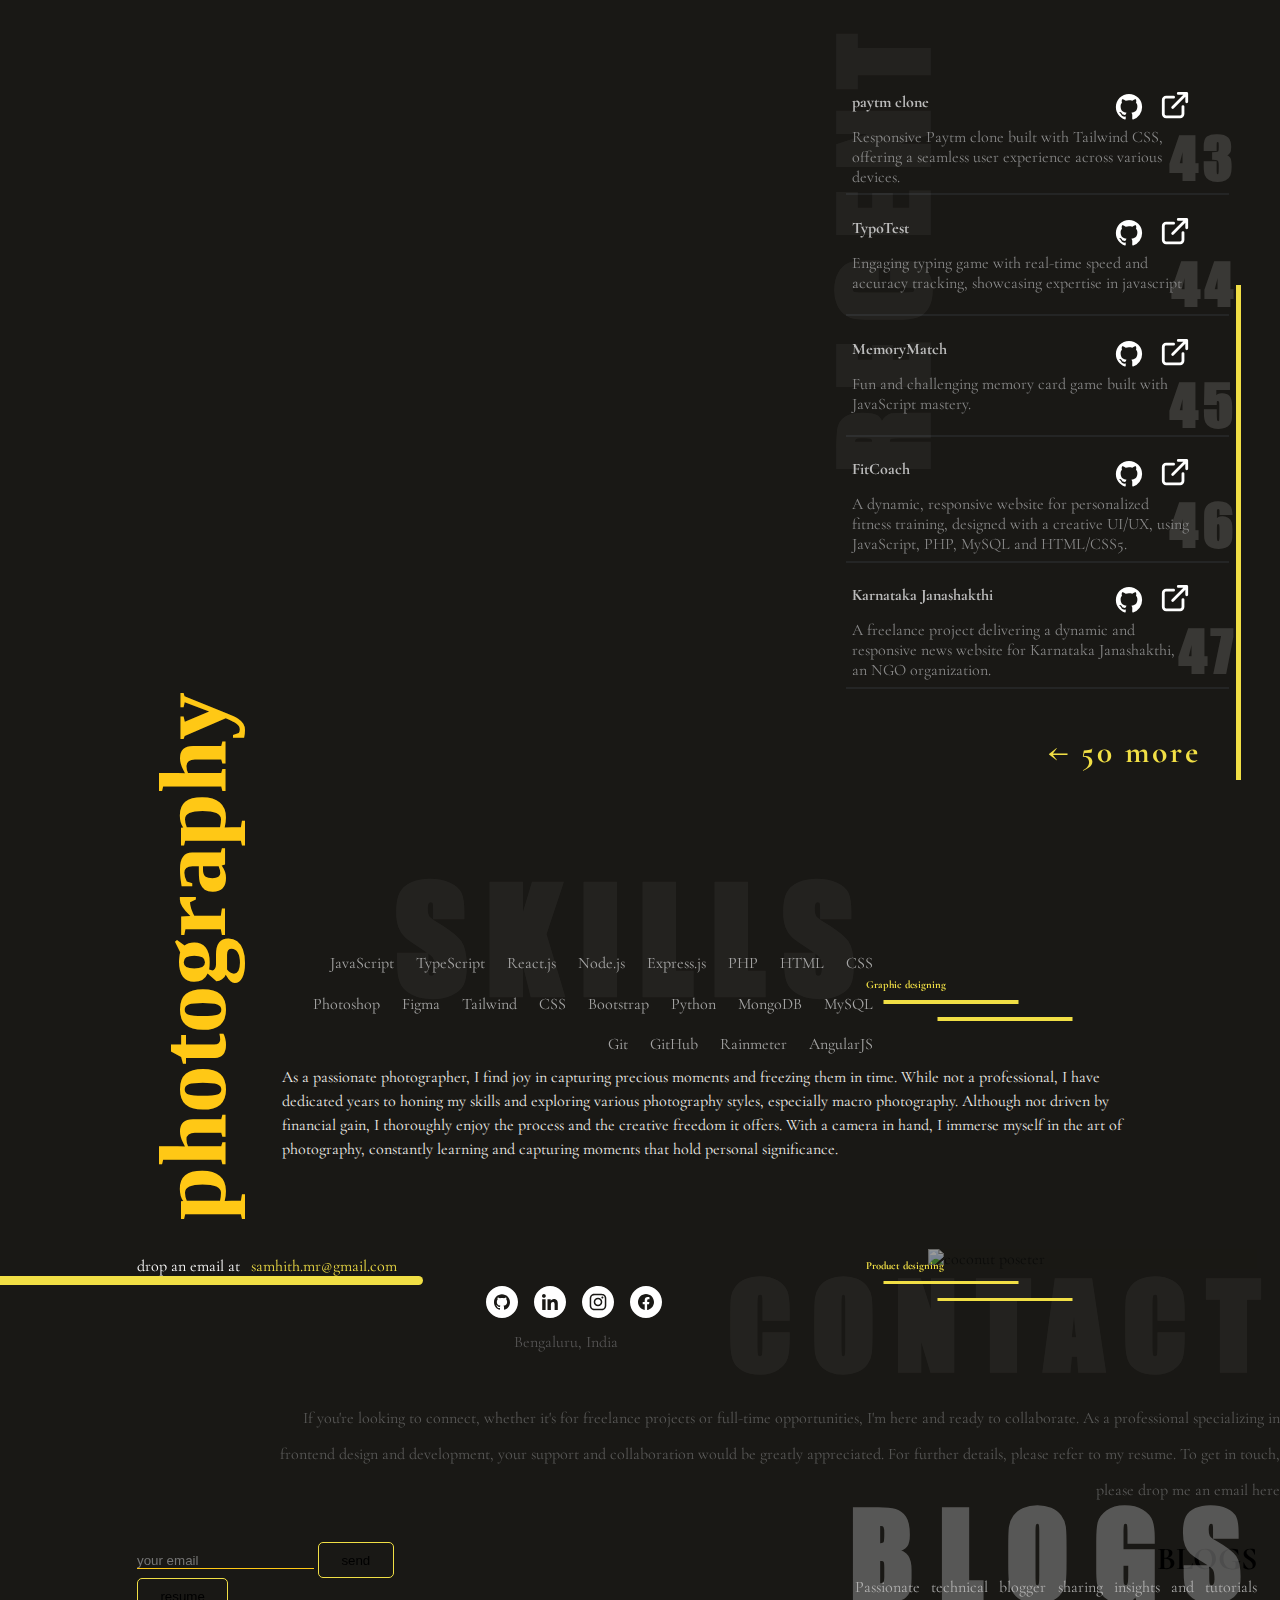
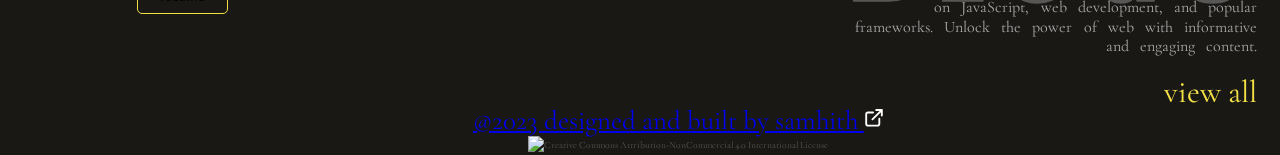
==== commit e1c3ce4f: "Update portfolio website with form data handling and revised descriptions" ====
--- a/index.html
+++ b/index.html
@@ -5,14 +5,22 @@
     <meta charset="UTF-8">
     <meta http-equiv="X-UA-Compatible" content="IE=edge">
     <meta name="viewport" content="width=device-width, initial-scale=1.0">
+    <meta name="description"
+        content="Welcome to my portfolio website! I am Samhith, a passionate Frontend Developer and UI/UX Designer. Explore my projects and experience in web development, responsive design, and user interface creation. If you have any freelance opportunities or would like to collaborate, feel free to contact me. Let's bring your ideas to life!">
+    <meta name="keywords" content="samhith, portfolio, UI/UX designer, front-end development, web developer/designer">
     <link rel="stylesheet" href="./style.css">
-    <link rel="icon" href="./assets/logo.png">
-    <title>samhith protfolio</title>
-
+    <link rel="icon"
+        href="data:image/svg+xml;utf8,<svg xmlns='http://www.w3.org/2000/svg' width='16' height='16' viewBox='0 0 16 16'><circle cx='8' cy='8' r='8' fill='%23F1DF45'/></svg>">
+    <title>samhith | portfolio</title>
+    <!-- Google tag (gtag.js) -->
+    <script async src="https://www.googletagmanager.com/gtag/js?id=G-MH5HWEQVR5"></script>
+    <script>window.dataLayer = window.dataLayer || []; function gtag() { dataLayer.push(arguments); } gtag('js', new Date()); gtag('config', 'G-MH5HWEQVR5');</script>
 </head>
 
 <body>
     <div class="body_wrapper">
+        <!-- <div id="viewport-width"></div>
+        <div id="viewport-height"></div> -->
         <!-- navigation -->
         <div class="navigator">
             <div class="nav_design"></div>
@@ -23,19 +31,22 @@
         </div>
         <!-- main container -->
         <div class="container">
-            <!-- 1.Header -->
+            <!-- about -->
             <section id="about">
+                <!-- 1.Header -->
                 <div class="header">
-                    <h1 class="portfolio_bg">PORTFOLIO</h1>
-                    <div class="services">
-                        <p class="domain" id="domain1">product designing</p>
-                        <p class="domain" id="domain2">UI/UX designing</p>
-                        <p class="domain" id="domain3">frontend developer</p>
-                        <p class="domain" id="domain4">backend developer</p>
+                    <div class="header_design">
+                        <h1 class="portfolio_bg">PORTFOLIO</h1>
+                        <div class="services">
+                            <p class="domain" id="domain1">product designer</p>
+                            <p class="domain" id="domain2">UI/UX designer</p>
+                            <p class="domain" id="domain3">frontend developer</p>
+                            <p class="domain" id="domain4">backend developer</p>
+                        </div>
                     </div>
                     <div class="name">
                         <div class="name_content">
-                            <h2>Hi there, I'm</h2>
+                            <p>Hi there, I'm</p>
                             <div class="bouncing-text">
                                 <div class="n s">
                                     <div>s</div>
@@ -59,270 +70,487 @@
                                     <div>h</div>
                                 </div>
                             </div>
-                            <p>Proffesional front-end developer</p>
+                            <p>Professional front-end developer</p>
                             <div class="name_design">
                                 <div class="role_line1"></div>
                                 <div class="role_line2"></div>
                             </div>
                         </div>
                         <div class="profile">
-                            <img src="./assets/sam7.png" alt="" srcset="">
+                            <img src="./assets/profile.jpg" alt="" srcset="">
                         </div>
                     </div>
                     <div class="navbar">
-                        <a href="#contact">Contact me!</a>
-                        <a href="/"><img src="./assets/logo.png" alt="" srcset=""></a>
-                        <a href="https://www.github.com/samhithMR" target="_blank">github</a>
-                        <a href="https://www.linkedin.com/in/samhith-mr" target="_blank">linkedin</a>
+                        <a href="https://www.github.com/samhithMR" target="_blank"><svg width="32" height="32"
+                                viewBox="0 0 32 32" fill="none" xmlns="http://www.w3.org/2000/svg">
+                                <path fill-rule="evenodd" clip-rule="evenodd"
+                                    d="M0 16C0 7.16344 7.16344 0 16 0C24.8366 0 32 7.16344 32 16C32 24.8366 24.8366 32 16 32C7.16344 32 0 24.8366 0 16ZM8 16.1675C8 11.7639 11.5718 8.192 15.9755 8.192C20.3792 8.192 23.951 11.7639 24 16.1675C24 19.6905 21.7492 22.6752 18.5688 23.7516C18.1774 23.8006 18.0306 23.5559 18.0306 23.3602V21.1584C18.0306 20.4244 17.7859 19.9351 17.4924 19.6905C19.2538 19.4948 21.1132 18.8587 21.1132 15.7761C21.1132 14.8954 20.7706 14.1614 20.2814 13.6232C20.2852 13.6078 20.2906 13.5885 20.297 13.5655C20.3719 13.2953 20.5892 12.5111 20.1835 11.5192C20.1835 11.5192 19.4985 11.3235 17.9816 12.351C17.3456 12.2042 16.6605 12.1064 15.9755 12.1064C15.2905 12.1064 14.6055 12.1553 13.9694 12.351C12.4526 11.3235 11.7676 11.5192 11.7676 11.5192C11.3351 12.5763 11.6105 13.3975 11.6669 13.5657L11.6697 13.5743C11.1315 14.1614 10.8379 14.8464 10.8379 15.7272C10.8379 18.8097 12.6973 19.4948 14.4587 19.6905C14.263 19.8862 14.0184 20.2287 13.9694 20.7669C13.5291 20.9626 12.4037 21.3052 11.6697 20.0819C11.6697 20.0819 11.2294 19.299 10.4465 19.2501C10.4465 19.2501 9.66364 19.2501 10.3976 19.7394C10.3976 19.7394 10.9358 19.9841 11.2783 20.9137C11.2783 20.9137 11.7676 22.4795 13.9694 21.9902V23.3602C13.9694 23.5559 13.8226 23.8006 13.4312 23.7516C10.2997 22.6752 8 19.6905 8 16.1675Z"
+                                    fill="#ffffff" />
+                            </svg></a>
+                        <a href="https://www.linkedin.com/in/samhith-mr" target="_blank"> <svg width="32" height="32"
+                                viewBox="0 0 32 32" fill="none" xmlns="http://www.w3.org/2000/svg">
+                                <path fill-rule="evenodd" clip-rule="evenodd"
+                                    d="M0 16C0 7.16344 7.16344 0 16 0C24.8366 0 32 7.16344 32 16C32 24.8366 24.8366 32 16 32C7.16344 32 0 24.8366 0 16ZM8.2 13.3V24H11.6V13.3H8.2ZM8 9.9C8 11 8.8 11.8 9.9 11.8C11 11.8 11.8 11 11.8 9.9C11.8 8.8 11 8 9.9 8C8.9 8 8 8.8 8 9.9ZM20.6 24H23.8V17.4C23.8 14.1 21.8 13 19.9 13C18.2 13 17 14.1 16.7 14.8V13.3H13.5V24H16.9V18.3C16.9 16.8 17.9 16 18.9 16C19.9 16 20.6 16.5 20.6 18.2V24Z"
+                                    fill="white" />
+                            </svg></a>
+                        <a href="/"><img src="https://res.cloudinary.com/dvie2asaf/image/upload/v1686614998/logo_y59vlw.png" alt="" srcset=""></a>
+                        <a href="#contact">Contact</a>
+                        <a href="./works.html" target="_blank">works</a>
                     </div>
                 </div>
                 <!-- 2.about -->
                 <div class="about">
-                    <p>Lorem ipsum, dolor sit amet consectetur adipisicing elit. Similique atque, tempore aut, fugiat
-                        eius
-                        asperiores non omnis commodi nobis laudantium, inventore fuga sunt eaque? Doloremque aliquam at
-                        quo
-                        tempore pariatur placeat officiis praesentium eius laboriosam, voluptatibus ab, perspiciatis
-                        possimus odio.</p>
+                    <p>Building awesome stuff is what I do best! From crafting innovative designs to exploring the latest trends, I'm all about creating cool solutions. Let's team up and make magic happen! I'm here to collaborate with fellow tech enthusiasts and bring ideas to life. Innovation, creativity, collaboration, impact, growth, passion.</p>
                 </div>
             </section>
+            <!-- works -->
             <section id="works">
+                <!-- services -->
+                <div class="services2">
+                    <div>
+                        <p class="domain2" id="domain1">product designing</p>
+                        <p class="domain2" id="domain2">UI/UX designing</p>
+                        <p class="domain2" id="domain3">frontend develop</p>
+                        <p class="domain2" id="domain4">backend developer</p>
+                    </div>
+                </div>
                 <!-- work -->
                 <div class="works">
                     <div class="works_left">
                         <div class="works_about">
                             <h1>WORKS</h1>
-                            <div>I offer comprehensive services in front-end and back-end development, product design,
-                                and UI/UX design. With a focus on creating engaging user experiences and using
-                                cutting-edge technologies, I deliver top-notch websites and captivating designs to meet
-                                clients' unique needs.</div>
+                            <div> I create amazing websites and designs that are customized for you. Let's collaborate to bring your ideas to life with captivating user experiences and the latest technologies. Reach out to me for a friendly and creative approach to meet your unique needs.
+                                <a href="./works.html" target="_blank">view the Archive </a>
+                            </div>
                         </div>
                         <div class="main_works">
+                            <!-- cards -->
                             <div class="work_cards">
+                                <!-- card -->
                                 <div class="work_card">
-                                    <img src="./assets/work_1.png" alt="" srcset="">
+                                    <img src="https://res.cloudinary.com/dvie2asaf/image/upload/v1686615002/1_ho5bae.png"
+                                        alt="" srcset="">
                                     <div class="work_info">
                                         <h5 class="work_heading">FilmCritics</h5>
-                                        <p class="work_desc">Developed a movie recommendation system with ReactJS, leveraging OpenAI's ChatGPT and TMDB API for data retrieval.</p>
+                                        <p class="work_desc">Developed a movie recommendation system with ReactJS,
+                                            leveraging OpenAI's ChatGPT and TMDB API for data retrieval.</p>
                                         <p class="work_tech">reactJS, javascript, OpenAI & TMDB API</p>
                                     </div>
                                     <div class="work_icons">
                                         <a href="https://github.com/SamhithMR/filmCritic" target="_blank">
-                                            <img src="./assets/github1.svg" alt="" srcset="">
+                                            <?xml version="1.0" encoding="utf-8"?>
+                                            <svg width="30px" height="30px" viewBox="0 0 16 16"
+                                                xmlns="http://www.w3.org/2000/svg" fill="none">
+                                                <path fill="#ffffff" fill-rule="evenodd"
+                                                    d="M8 1C4.133 1 1 4.13 1 7.993c0 3.09 2.006 5.71 4.787 6.635.35.064.478-.152.478-.337 0-.166-.006-.606-.01-1.19-1.947.423-2.357-.937-2.357-.937-.319-.808-.778-1.023-.778-1.023-.635-.434.048-.425.048-.425.703.05 1.073.72 1.073.72.624 1.07 1.638.76 2.037.582.063-.452.244-.76.444-.935-1.554-.176-3.188-.776-3.188-3.456 0-.763.273-1.388.72-1.876-.072-.177-.312-.888.07-1.85 0 0 .586-.189 1.924.716A6.711 6.711 0 018 4.381c.595.003 1.194.08 1.753.236 1.336-.905 1.923-.717 1.923-.717.382.963.142 1.674.07 1.85.448.49.72 1.114.72 1.877 0 2.686-1.638 3.278-3.197 3.45.251.216.475.643.475 1.296 0 .934-.009 1.688-.009 1.918 0 .187.127.404.482.336A6.996 6.996 0 0015 7.993 6.997 6.997 0 008 1z"
+                                                    clip-rule="evenodd" />
+                                            </svg>
                                         </a>
                                         <a href="https://filmcritics.netlify.app/" target="_blank">
-                                            <img src="./assets/share.svg" alt="" srcset="">
+                                            <?xml version="1.0" encoding="utf-8"?><svg width="30px" height="30px"
+                                                viewBox="0 0 16 16" xmlns="http://www.w3.org/2000/svg" fill="none">
+                                                <g fill="#ffffff">
+                                                    <path
+                                                        d="M9 .75A.75.75 0 019.75 0h4.5c.206 0 .393.083.529.218l.001.002.002.001A.748.748 0 0115 .75v4.5a.75.75 0 01-1.5 0V2.56L7.28 8.78a.75.75 0 01-1.06-1.06l6.22-6.22H9.75A.75.75 0 019 .75z" />
+                                                    <path
+                                                        d="M3.25 3.5a.75.75 0 00-.75.75v7.5c0 .414.336.75.75.75h7.5a.75.75 0 00.75-.75v-4a.75.75 0 011.5 0v4A2.25 2.25 0 0110.75 14h-7.5A2.25 2.25 0 011 11.75v-7.5A2.25 2.25 0 013.25 2h4a.75.75 0 010 1.5h-4z" />
+                                                </g>
+                                            </svg>
                                         </a>
                                     </div>
                                     <p class="work_line"></p>
-                                </div>
+                                    <div class="work_card_mask"></div>
+                                </div>
+                                <!-- card -->
                                 <div class="work_card">
-                                    <img src="./assets/prev1.png" alt="" srcset="">
+                                    <img src="https://res.cloudinary.com/dvie2asaf/image/upload/v1686614999/2_ofkt7n.jpg"
+                                        alt="" srcset="">
                                     <p class="work_line"></p>
                                     <div class="work_icons">
                                         <a href="https://github.com/SamhithMR/spotivize" target="_blank">
-                                            <img src="./assets/github1.svg" alt="" srcset="">
+                                            <?xml version="1.0" encoding="utf-8"?>
+                                            <svg width="30px" height="30px" viewBox="0 0 16 16"
+                                                xmlns="http://www.w3.org/2000/svg" fill="none">
+                                                <path fill="#ffffff" fill-rule="evenodd"
+                                                    d="M8 1C4.133 1 1 4.13 1 7.993c0 3.09 2.006 5.71 4.787 6.635.35.064.478-.152.478-.337 0-.166-.006-.606-.01-1.19-1.947.423-2.357-.937-2.357-.937-.319-.808-.778-1.023-.778-1.023-.635-.434.048-.425.048-.425.703.05 1.073.72 1.073.72.624 1.07 1.638.76 2.037.582.063-.452.244-.76.444-.935-1.554-.176-3.188-.776-3.188-3.456 0-.763.273-1.388.72-1.876-.072-.177-.312-.888.07-1.85 0 0 .586-.189 1.924.716A6.711 6.711 0 018 4.381c.595.003 1.194.08 1.753.236 1.336-.905 1.923-.717 1.923-.717.382.963.142 1.674.07 1.85.448.49.72 1.114.72 1.877 0 2.686-1.638 3.278-3.197 3.45.251.216.475.643.475 1.296 0 .934-.009 1.688-.009 1.918 0 .187.127.404.482.336A6.996 6.996 0 0015 7.993 6.997 6.997 0 008 1z"
+                                                    clip-rule="evenodd" />
+                                            </svg>
                                         </a>
                                         <a href="https://spotivize.netlify.app/" target="_blank">
-                                            <img src="./assets/share.svg" alt="" srcset="">
+                                            <?xml version="1.0" encoding="utf-8"?><svg width="30px" height="30px"
+                                                viewBox="0 0 16 16" xmlns="http://www.w3.org/2000/svg" fill="none">
+                                                <g fill="#ffffff">
+                                                    <path
+                                                        d="M9 .75A.75.75 0 019.75 0h4.5c.206 0 .393.083.529.218l.001.002.002.001A.748.748 0 0115 .75v4.5a.75.75 0 01-1.5 0V2.56L7.28 8.78a.75.75 0 01-1.06-1.06l6.22-6.22H9.75A.75.75 0 019 .75z" />
+                                                    <path
+                                                        d="M3.25 3.5a.75.75 0 00-.75.75v7.5c0 .414.336.75.75.75h7.5a.75.75 0 00.75-.75v-4a.75.75 0 011.5 0v4A2.25 2.25 0 0110.75 14h-7.5A2.25 2.25 0 011 11.75v-7.5A2.25 2.25 0 013.25 2h4a.75.75 0 010 1.5h-4z" />
+                                                </g>
+                                            </svg>
                                         </a>
                                     </div>
                                     <div class="work_info">
                                         <h5 class="work_heading">Spotivize</h5>
-                                        <p class="work_desc">Built an interactive music dashboard using D3.js and Spotify API, offering personalized data visualization and insights.</p>
+                                        <p class="work_desc">Built an interactive music dashboard using D3.js and
+                                            Spotify API, offering personalized data visualization and insights.</p>
                                         <p class="work_tech">D3.js react.js spotify API</p>
                                     </div>
-                                </div>
+                                    <div class="work_card_mask"></div>
+                                </div>
+                                <!-- card -->
                                 <div class="work_card">
-                                    <img src="./assets/work_3.png" alt="" srcset="">
+                                    <img src="https://res.cloudinary.com/dvie2asaf/image/upload/v1686614999/abc_udcklz.png"
+                                        alt="" srcset="">
                                     <p class="work_line"></p>
                                     <div class="work_icons">
                                         <a href="https://github.com/SamhithMR/react-todo-app" target="_blank">
-                                            <img src="./assets/github1.svg" alt="" srcset="">
+                                            <?xml version="1.0" encoding="utf-8"?>
+                                            <svg width="30px" height="30px" viewBox="0 0 16 16"
+                                                xmlns="http://www.w3.org/2000/svg" fill="none">
+                                                <path fill="#ffffff" fill-rule="evenodd"
+                                                    d="M8 1C4.133 1 1 4.13 1 7.993c0 3.09 2.006 5.71 4.787 6.635.35.064.478-.152.478-.337 0-.166-.006-.606-.01-1.19-1.947.423-2.357-.937-2.357-.937-.319-.808-.778-1.023-.778-1.023-.635-.434.048-.425.048-.425.703.05 1.073.72 1.073.72.624 1.07 1.638.76 2.037.582.063-.452.244-.76.444-.935-1.554-.176-3.188-.776-3.188-3.456 0-.763.273-1.388.72-1.876-.072-.177-.312-.888.07-1.85 0 0 .586-.189 1.924.716A6.711 6.711 0 018 4.381c.595.003 1.194.08 1.753.236 1.336-.905 1.923-.717 1.923-.717.382.963.142 1.674.07 1.85.448.49.72 1.114.72 1.877 0 2.686-1.638 3.278-3.197 3.45.251.216.475.643.475 1.296 0 .934-.009 1.688-.009 1.918 0 .187.127.404.482.336A6.996 6.996 0 0015 7.993 6.997 6.997 0 008 1z"
+                                                    clip-rule="evenodd" />
+                                            </svg>
                                         </a>
                                         <a href="https://samhith40.netlify.app/" target="_blank">
-                                            <img src="./assets/share.svg" alt="" srcset="">
+                                            <?xml version="1.0" encoding="utf-8"?><svg width="30px" height="30px"
+                                                viewBox="0 0 16 16" xmlns="http://www.w3.org/2000/svg" fill="none">
+                                                <g fill="#ffffff">
+                                                    <path
+                                                        d="M9 .75A.75.75 0 019.75 0h4.5c.206 0 .393.083.529.218l.001.002.002.001A.748.748 0 0115 .75v4.5a.75.75 0 01-1.5 0V2.56L7.28 8.78a.75.75 0 01-1.06-1.06l6.22-6.22H9.75A.75.75 0 019 .75z" />
+                                                    <path
+                                                        d="M3.25 3.5a.75.75 0 00-.75.75v7.5c0 .414.336.75.75.75h7.5a.75.75 0 00.75-.75v-4a.75.75 0 011.5 0v4A2.25 2.25 0 0110.75 14h-7.5A2.25 2.25 0 011 11.75v-7.5A2.25 2.25 0 013.25 2h4a.75.75 0 010 1.5h-4z" />
+                                                </g>
+                                            </svg>
                                         </a>
                                     </div>
                                     <div class="work_info">
                                         <h5 class="work_heading">DoiT</h5>
-                                        <p class="work_desc">Built the full-stack application DoiT using Node.js, React.js, Express.js, and MongoDB for managing tasks and todos.</p>
+                                        <p class="work_desc">Built the full-stack application DoiT using Node.js,
+                                            React.js, Express.js, and MongoDB for managing tasks and todos.</p>
                                         <p class="work_tech">Node.js, react.js, Express.js</p>
                                     </div>
+                                    <div class="work_card_mask"></div>
                                 </div>
                             </div>
                             <div class="cards_design">
                                 <h1>WORKS</h1>
-                                <div class="bar"></div>
                             </div>
                         </div>
                         <div class="skills">
                             <h1>SKILLS</h1>
-                            <p>HTML CSS JavaScript MYSQL ReatJS NodeJS git github photoshop expressJS TailwindCSS
-                                zustand redux mongoose
-                                rainmeter python NodeJS git github photoshop expressJS TailwindCSS zustand redux</p>
+                            <p><span>JavaScript</span> <span>TypeScript</span> <span>React.js</span>
+                                <span>Node.js</span> <span>Express.js</span> <span>PHP</span>
+                                <span>HTML</span> <span>CSS</span> <span>Photoshop</span> <span>Figma</span>
+                                <span>Tailwind CSS</span> <span>Bootstrap</span>
+                                <span>Python</span> <span>MongoDB</span> <span>MySQL</span> <span>Git</span>
+                                <span>GitHub</span>
+                                <span>Rainmeter</span> <span>AngularJS</span>
+                            </p>
                         </div>
                     </div>
                     <div class="works_right">
                         <div class="works_right_content">
+                            <!-- works about -->
                             <div class="works_right_type1">
-                                I offer comprehensive services in front-end and back-end development, product design,
-                                and UI/UX design. With a focus on creating engaging user experiences and using
-                                cutting-edge technologies, I deliver top-notch websites and captivating designs to meet
-                                clients' unique needs.
-                            </div>
+                                <p>
+                                    I create amazing websites and designs that are customized for you. Let's collaborate to bring your ideas to life with captivating user experiences and the latest technologies. Reach out to me for a friendly and creative approach to meet your unique needs.
+                                </p>
+                                <a href="./works.html" target="_blank">view the Archive </a>
+                            </div>
+                            <!-- list of mini projects -->
                             <div class="works_right_type2">
                                 <div class="min_proj">
                                     <div>
                                         <h5>paytm clone</h5>
                                         <div>
                                             <a href="https://github.com/SamhithMR/paytm-clone" target="_blank">
-                                                <img src="./assets/github1.svg" alt="" srcset="">
+                                                <?xml version="1.0" encoding="utf-8"?>
+                                                <svg width="30px" height="30px" viewBox="0 0 16 16"
+                                                    xmlns="http://www.w3.org/2000/svg" fill="none">
+                                                    <path fill="#ffffff" fill-rule="evenodd"
+                                                        d="M8 1C4.133 1 1 4.13 1 7.993c0 3.09 2.006 5.71 4.787 6.635.35.064.478-.152.478-.337 0-.166-.006-.606-.01-1.19-1.947.423-2.357-.937-2.357-.937-.319-.808-.778-1.023-.778-1.023-.635-.434.048-.425.048-.425.703.05 1.073.72 1.073.72.624 1.07 1.638.76 2.037.582.063-.452.244-.76.444-.935-1.554-.176-3.188-.776-3.188-3.456 0-.763.273-1.388.72-1.876-.072-.177-.312-.888.07-1.85 0 0 .586-.189 1.924.716A6.711 6.711 0 018 4.381c.595.003 1.194.08 1.753.236 1.336-.905 1.923-.717 1.923-.717.382.963.142 1.674.07 1.85.448.49.72 1.114.72 1.877 0 2.686-1.638 3.278-3.197 3.45.251.216.475.643.475 1.296 0 .934-.009 1.688-.009 1.918 0 .187.127.404.482.336A6.996 6.996 0 0015 7.993 6.997 6.997 0 008 1z"
+                                                        clip-rule="evenodd" />
+                                                </svg>
                                             </a>
                                             <a href="https://samhith16.netlify.app/" target="_blank">
-                                                <img src="./assets/share.svg" alt="" srcset="">
+                                                <?xml version="1.0" encoding="utf-8"?><svg width="30px" height="30px"
+                                                    viewBox="0 0 16 16" xmlns="http://www.w3.org/2000/svg" fill="none">
+                                                    <g fill="#ffffff">
+                                                        <path
+                                                            d="M9 .75A.75.75 0 019.75 0h4.5c.206 0 .393.083.529.218l.001.002.002.001A.748.748 0 0115 .75v4.5a.75.75 0 01-1.5 0V2.56L7.28 8.78a.75.75 0 01-1.06-1.06l6.22-6.22H9.75A.75.75 0 019 .75z" />
+                                                        <path
+                                                            d="M3.25 3.5a.75.75 0 00-.75.75v7.5c0 .414.336.75.75.75h7.5a.75.75 0 00.75-.75v-4a.75.75 0 011.5 0v4A2.25 2.25 0 0110.75 14h-7.5A2.25 2.25 0 011 11.75v-7.5A2.25 2.25 0 013.25 2h4a.75.75 0 010 1.5h-4z" />
+                                                    </g>
+                                                </svg>
                                             </a>
                                         </div>
                                     </div>
-                                    <p>Responsive Paytm clone built with Tailwind CSS, offering a seamless user experience across various devices.</p>
+                                    <p>Responsive Paytm clone built with Tailwind CSS, offering a seamless user
+                                        experience across various devices.</p>
                                 </div>
                                 <div class="min_proj">
                                     <div>
                                         <h5>TypoTest</h5>
                                         <div>
                                             <a href="https://github.com/SamhithMR/typing_game" target="_blank">
-                                                <img src="./assets/github1.svg" alt="" srcset="">
+                                                <?xml version="1.0" encoding="utf-8"?>
+                                                <svg width="30px" height="30px" viewBox="0 0 16 16"
+                                                    xmlns="http://www.w3.org/2000/svg" fill="none">
+                                                    <path fill="#ffffff" fill-rule="evenodd"
+                                                        d="M8 1C4.133 1 1 4.13 1 7.993c0 3.09 2.006 5.71 4.787 6.635.35.064.478-.152.478-.337 0-.166-.006-.606-.01-1.19-1.947.423-2.357-.937-2.357-.937-.319-.808-.778-1.023-.778-1.023-.635-.434.048-.425.048-.425.703.05 1.073.72 1.073.72.624 1.07 1.638.76 2.037.582.063-.452.244-.76.444-.935-1.554-.176-3.188-.776-3.188-3.456 0-.763.273-1.388.72-1.876-.072-.177-.312-.888.07-1.85 0 0 .586-.189 1.924.716A6.711 6.711 0 018 4.381c.595.003 1.194.08 1.753.236 1.336-.905 1.923-.717 1.923-.717.382.963.142 1.674.07 1.85.448.49.72 1.114.72 1.877 0 2.686-1.638 3.278-3.197 3.45.251.216.475.643.475 1.296 0 .934-.009 1.688-.009 1.918 0 .187.127.404.482.336A6.996 6.996 0 0015 7.993 6.997 6.997 0 008 1z"
+                                                        clip-rule="evenodd" />
+                                                </svg>
                                             </a>
                                             <a href="https://samhith25.netlify.app/" target="_blank">
-                                                <img src="./assets/share.svg" alt="" srcset="">
+                                                <?xml version="1.0" encoding="utf-8"?><svg width="30px" height="30px"
+                                                    viewBox="0 0 16 16" xmlns="http://www.w3.org/2000/svg" fill="none">
+                                                    <g fill="#ffffff">
+                                                        <path
+                                                            d="M9 .75A.75.75 0 019.75 0h4.5c.206 0 .393.083.529.218l.001.002.002.001A.748.748 0 0115 .75v4.5a.75.75 0 01-1.5 0V2.56L7.28 8.78a.75.75 0 01-1.06-1.06l6.22-6.22H9.75A.75.75 0 019 .75z" />
+                                                        <path
+                                                            d="M3.25 3.5a.75.75 0 00-.75.75v7.5c0 .414.336.75.75.75h7.5a.75.75 0 00.75-.75v-4a.75.75 0 011.5 0v4A2.25 2.25 0 0110.75 14h-7.5A2.25 2.25 0 011 11.75v-7.5A2.25 2.25 0 013.25 2h4a.75.75 0 010 1.5h-4z" />
+                                                    </g>
+                                                </svg>
                                             </a>
                                         </div>
                                     </div>
-                                    <p>Lorem ipsum dolor sit amet consectetur adipisicing elit. Facilis, animi nesciunt
-                                        vitae fugit
-                                        cumque debitis corporis nisi harum maiores ab.</p>
+                                    <p>Engaging typing game with real-time speed and accuracy tracking, showcasing
+                                        expertise in javascript</p>
                                 </div>
                                 <div class="min_proj">
                                     <div>
                                         <h5>MemoryMatch</h5>
                                         <div>
                                             <a href="https://github.com/SamhithMR/memory-card-game" target="_blank">
-                                                <img src="./assets/github1.svg" alt="" srcset="">
+                                                <?xml version="1.0" encoding="utf-8"?>
+                                                <svg width="30px" height="30px" viewBox="0 0 16 16"
+                                                    xmlns="http://www.w3.org/2000/svg" fill="none">
+                                                    <path fill="#ffffff" fill-rule="evenodd"
+                                                        d="M8 1C4.133 1 1 4.13 1 7.993c0 3.09 2.006 5.71 4.787 6.635.35.064.478-.152.478-.337 0-.166-.006-.606-.01-1.19-1.947.423-2.357-.937-2.357-.937-.319-.808-.778-1.023-.778-1.023-.635-.434.048-.425.048-.425.703.05 1.073.72 1.073.72.624 1.07 1.638.76 2.037.582.063-.452.244-.76.444-.935-1.554-.176-3.188-.776-3.188-3.456 0-.763.273-1.388.72-1.876-.072-.177-.312-.888.07-1.85 0 0 .586-.189 1.924.716A6.711 6.711 0 018 4.381c.595.003 1.194.08 1.753.236 1.336-.905 1.923-.717 1.923-.717.382.963.142 1.674.07 1.85.448.49.72 1.114.72 1.877 0 2.686-1.638 3.278-3.197 3.45.251.216.475.643.475 1.296 0 .934-.009 1.688-.009 1.918 0 .187.127.404.482.336A6.996 6.996 0 0015 7.993 6.997 6.997 0 008 1z"
+                                                        clip-rule="evenodd" />
+                                                </svg>
                                             </a>
                                             <a href="https://samhith35.netlify.app/" target="_blank">
-                                                <img src="./assets/share.svg" alt="" srcset="">
+                                                <?xml version="1.0" encoding="utf-8"?><svg width="30px" height="30px"
+                                                    viewBox="0 0 16 16" xmlns="http://www.w3.org/2000/svg" fill="none">
+                                                    <g fill="#ffffff">
+                                                        <path
+                                                            d="M9 .75A.75.75 0 019.75 0h4.5c.206 0 .393.083.529.218l.001.002.002.001A.748.748 0 0115 .75v4.5a.75.75 0 01-1.5 0V2.56L7.28 8.78a.75.75 0 01-1.06-1.06l6.22-6.22H9.75A.75.75 0 019 .75z" />
+                                                        <path
+                                                            d="M3.25 3.5a.75.75 0 00-.75.75v7.5c0 .414.336.75.75.75h7.5a.75.75 0 00.75-.75v-4a.75.75 0 011.5 0v4A2.25 2.25 0 0110.75 14h-7.5A2.25 2.25 0 011 11.75v-7.5A2.25 2.25 0 013.25 2h4a.75.75 0 010 1.5h-4z" />
+                                                    </g>
+                                                </svg>
                                             </a>
                                         </div>
                                     </div>
-                                    <p>Lorem ipsum dolor sit amet consectetur adipisicing elit. Facilis, animi nesciunt
-                                        vitae fugit
-                                        cumque debitis corporis nisi harum maiores ab.</p>
+                                    <p>Fun and challenging memory card game built with JavaScript mastery.</p>
                                 </div>
                                 <div class="min_proj">
                                     <div>
                                         <h5>FitCoach</h5>
                                         <div>
-                                            <a href="https://github.com/SamhithMR/1-On-1-Personal-training" target="_blank">
-                                                <img src="./assets/github1.svg" alt="" srcset="">
+                                            <a href="https://github.com/SamhithMR/1-On-1-Personal-training"
+                                                target="_blank">
+                                                <?xml version="1.0" encoding="utf-8"?>
+                                                <svg width="30px" height="30px" viewBox="0 0 16 16"
+                                                    xmlns="http://www.w3.org/2000/svg" fill="none">
+                                                    <path fill="#ffffff" fill-rule="evenodd"
+                                                        d="M8 1C4.133 1 1 4.13 1 7.993c0 3.09 2.006 5.71 4.787 6.635.35.064.478-.152.478-.337 0-.166-.006-.606-.01-1.19-1.947.423-2.357-.937-2.357-.937-.319-.808-.778-1.023-.778-1.023-.635-.434.048-.425.048-.425.703.05 1.073.72 1.073.72.624 1.07 1.638.76 2.037.582.063-.452.244-.76.444-.935-1.554-.176-3.188-.776-3.188-3.456 0-.763.273-1.388.72-1.876-.072-.177-.312-.888.07-1.85 0 0 .586-.189 1.924.716A6.711 6.711 0 018 4.381c.595.003 1.194.08 1.753.236 1.336-.905 1.923-.717 1.923-.717.382.963.142 1.674.07 1.85.448.49.72 1.114.72 1.877 0 2.686-1.638 3.278-3.197 3.45.251.216.475.643.475 1.296 0 .934-.009 1.688-.009 1.918 0 .187.127.404.482.336A6.996 6.996 0 0015 7.993 6.997 6.997 0 008 1z"
+                                                        clip-rule="evenodd" />
+                                                </svg>
                                             </a>
                                             <a href="http://samhith.infinityfreeapp.com/" target="_blank">
-                                                <img src="./assets/share.svg" alt="" srcset="">
+                                                <?xml version="1.0" encoding="utf-8"?><svg width="30px" height="30px"
+                                                    viewBox="0 0 16 16" xmlns="http://www.w3.org/2000/svg" fill="none">
+                                                    <g fill="#ffffff">
+                                                        <path
+                                                            d="M9 .75A.75.75 0 019.75 0h4.5c.206 0 .393.083.529.218l.001.002.002.001A.748.748 0 0115 .75v4.5a.75.75 0 01-1.5 0V2.56L7.28 8.78a.75.75 0 01-1.06-1.06l6.22-6.22H9.75A.75.75 0 019 .75z" />
+                                                        <path
+                                                            d="M3.25 3.5a.75.75 0 00-.75.75v7.5c0 .414.336.75.75.75h7.5a.75.75 0 00.75-.75v-4a.75.75 0 011.5 0v4A2.25 2.25 0 0110.75 14h-7.5A2.25 2.25 0 011 11.75v-7.5A2.25 2.25 0 013.25 2h4a.75.75 0 010 1.5h-4z" />
+                                                    </g>
+                                                </svg>
                                             </a>
                                         </div>
                                     </div>
-                                    <p>A dynamic, responsive website for personalized fitness training, designed with a creative UI/UX, using JavaScript, PHP, MySQL and HTML/CSS5.</p>
+                                    <p>A dynamic, responsive website for personalized fitness training, designed with a
+                                        creative UI/UX, using JavaScript, PHP, MySQL and HTML/CSS5.</p>
                                 </div>
                                 <div class="min_proj">
                                     <div>
                                         <h5>Karnataka Janashakthi</h5>
                                         <div>
                                             <a href="https://github.com/SamhithMR/karnatakajanashakthi" target="_blank">
-                                                <img src="./assets/github1.svg" alt="" srcset="">
+                                                <?xml version="1.0" encoding="utf-8"?>
+                                                <svg width="30px" height="30px" viewBox="0 0 16 16"
+                                                    xmlns="http://www.w3.org/2000/svg" fill="none">
+                                                    <path fill="#ffffff" fill-rule="evenodd"
+                                                        d="M8 1C4.133 1 1 4.13 1 7.993c0 3.09 2.006 5.71 4.787 6.635.35.064.478-.152.478-.337 0-.166-.006-.606-.01-1.19-1.947.423-2.357-.937-2.357-.937-.319-.808-.778-1.023-.778-1.023-.635-.434.048-.425.048-.425.703.05 1.073.72 1.073.72.624 1.07 1.638.76 2.037.582.063-.452.244-.76.444-.935-1.554-.176-3.188-.776-3.188-3.456 0-.763.273-1.388.72-1.876-.072-.177-.312-.888.07-1.85 0 0 .586-.189 1.924.716A6.711 6.711 0 018 4.381c.595.003 1.194.08 1.753.236 1.336-.905 1.923-.717 1.923-.717.382.963.142 1.674.07 1.85.448.49.72 1.114.72 1.877 0 2.686-1.638 3.278-3.197 3.45.251.216.475.643.475 1.296 0 .934-.009 1.688-.009 1.918 0 .187.127.404.482.336A6.996 6.996 0 0015 7.993 6.997 6.997 0 008 1z"
+                                                        clip-rule="evenodd" />
+                                                </svg>
                                             </a>
                                             <a href="http://karnatakajanashakthi.org/" target="_blank">
-                                                <img src="./assets/share.svg" alt="" srcset="">
+                                                <?xml version="1.0" encoding="utf-8"?><svg width="30px" height="30px"
+                                                    viewBox="0 0 16 16" xmlns="http://www.w3.org/2000/svg" fill="none">
+                                                    <g fill="#ffffff">
+                                                        <path
+                                                            d="M9 .75A.75.75 0 019.75 0h4.5c.206 0 .393.083.529.218l.001.002.002.001A.748.748 0 0115 .75v4.5a.75.75 0 01-1.5 0V2.56L7.28 8.78a.75.75 0 01-1.06-1.06l6.22-6.22H9.75A.75.75 0 019 .75z" />
+                                                        <path
+                                                            d="M3.25 3.5a.75.75 0 00-.75.75v7.5c0 .414.336.75.75.75h7.5a.75.75 0 00.75-.75v-4a.75.75 0 011.5 0v4A2.25 2.25 0 0110.75 14h-7.5A2.25 2.25 0 011 11.75v-7.5A2.25 2.25 0 013.25 2h4a.75.75 0 010 1.5h-4z" />
+                                                    </g>
+                                                </svg>
                                             </a>
                                         </div>
                                     </div>
-                                    <p>A freelance project delivering a dynamic and responsive news website for Karnataka Janashakthi, an NGO organization.</p>
+                                    <p>A freelance project delivering a dynamic and responsive news website for
+                                        Karnataka Janashakthi, an NGO organization.</p>
                                 </div>
                                 <h2 class="work_recent">RECENT</h2>
-                                <a href="https://github.com/samhithMR" target="_blank"> <span class="arrow">&#8592;</span> 50 more</a>
-                            </div>
+                                <a href="./works.html" target="_blank"> <span class="arrow">&#8592;</span> 50 more</a>
+                            </div>
+                            <!-- graphic design -->
                             <div class="works_right_type3">
                                 <div class="graphic_design">
-                                    <h1>Graphic designing</h1>
+                                    <h6>Graphic designing</h6>
                                     <div class="graphic_design1"></div>
                                     <div class="graphic_design2"></div>
                                 </div>
                                 <div class="design_mask"></div>
-                                <img src="./assets/designer.png" alt="" srcset="">
-                            </div>
-                            
+                                <img src="https://res.cloudinary.com/dvie2asaf/image/upload/v1686614999/jeep_nl5wfj.jpg" alt="" srcset="">
+                            </div>
+                            <!-- product design -->
                             <div class="works_right_type3">
                                 <div class="graphic_design">
-                                    <h1>Product designing</h1>
+                                    <h6>Product designing</h6>
                                     <div class="graphic_design1"></div>
                                     <div class="graphic_design2"></div>
                                 </div>
-                                <div class="design_mask2"></div>
-                                <img class="label_design" src="./assets/label_coconut.jpg" alt="" srcset="">
-                            </div>
+                                <div class="design_mask"></div>
+                                <img src="https://res.cloudinary.com/dvie2asaf/image/upload/v1686614999/poster_coconut_ehmqmr.jpg"
+                                    alt="coconut poseter" srcset="">
+                            </div>
+                            <!-- blogs -->
                             <div class="works_right_type4">
-                                <p>Passionate technical blogger sharing insights and tutorials on JavaScript, web development, and popular frameworks. Unlock the power of web with informative and engaging content.</p>
-                                <a href="https://samhith.hashnode.dev/" target="_blank">view all &#x2192;</a>
-                             </div>
+                                <h1>BLOGS</h1>
+                                <p>Passionate technical blogger sharing insights and tutorials on JavaScript, web
+                                    development, and popular frameworks. Unlock the power of web with informative and
+                                    engaging content.</p>
+                                <a href="https://samhith.hashnode.dev/" target="_blank">view all </a>
+                            </div>
                         </div>
                     </div>
                 </div>
                 <!-- photography -->
                 <div class="photography">
-                    <img src="./assets/img_2.jpg" alt="" srcset="">
+                    <img src="https://res.cloudinary.com/dvie2asaf/image/upload/v1686615001/img_3_zz8lrv.jpg" alt=""
+                        srcset="">
                     <h1>photography</h1>
-                    <p>As a passionate photographer, I find joy in capturing precious moments and freezing them in time. While not a professional, I have dedicated years to honing my skills and exploring various photography styles, especially macro photography. Although not driven by financial gain, I thoroughly enjoy the process and the creative freedom it offers. With a camera in hand, I immerse myself in the art of photography, constantly learning and capturing moments that hold personal significance.</p>
+                    <p>As a passionate photographer, I find joy in capturing precious moments and freezing them in time.
+                        While not a professional, I have dedicated years to honing my skills and exploring various
+                        photography styles, especially macro photography. Although not driven by financial gain, I
+                        thoroughly enjoy the process and the creative freedom it offers. With a camera in hand, I
+                        immerse myself in the art of photography, constantly learning and capturing moments that hold
+                        personal significance.</p>
+                    <div class="photography_mask"></div>
                 </div>
             </section>
+            <!-- contact -->
             <section id="contact">
                 <!-- contact -->
                 <div class="contact">
+                    <!-- contact details -->
                     <div class="contact_details">
+                        <!-- constact links -->
                         <div class="contact_heading">
                             <div class="contact_icons">
                                 <div>
                                     <a href=""></a>
                                     <a href="https://www.github.com/samhithMR" target="_blank">
-                                        <img src="./assets/github.svg" alt="" srcset="">
+                                        <svg width="32" height="32" viewBox="0 0 32 32" fill="none"
+                                            xmlns="http://www.w3.org/2000/svg">
+                                            <path fill-rule="evenodd" clip-rule="evenodd"
+                                                d="M0 16C0 7.16344 7.16344 0 16 0C24.8366 0 32 7.16344 32 16C32 24.8366 24.8366 32 16 32C7.16344 32 0 24.8366 0 16ZM8 16.1675C8 11.7639 11.5718 8.192 15.9755 8.192C20.3792 8.192 23.951 11.7639 24 16.1675C24 19.6905 21.7492 22.6752 18.5688 23.7516C18.1774 23.8006 18.0306 23.5559 18.0306 23.3602V21.1584C18.0306 20.4244 17.7859 19.9351 17.4924 19.6905C19.2538 19.4948 21.1132 18.8587 21.1132 15.7761C21.1132 14.8954 20.7706 14.1614 20.2814 13.6232C20.2852 13.6078 20.2906 13.5885 20.297 13.5655C20.3719 13.2953 20.5892 12.5111 20.1835 11.5192C20.1835 11.5192 19.4985 11.3235 17.9816 12.351C17.3456 12.2042 16.6605 12.1064 15.9755 12.1064C15.2905 12.1064 14.6055 12.1553 13.9694 12.351C12.4526 11.3235 11.7676 11.5192 11.7676 11.5192C11.3351 12.5763 11.6105 13.3975 11.6669 13.5657L11.6697 13.5743C11.1315 14.1614 10.8379 14.8464 10.8379 15.7272C10.8379 18.8097 12.6973 19.4948 14.4587 19.6905C14.263 19.8862 14.0184 20.2287 13.9694 20.7669C13.5291 20.9626 12.4037 21.3052 11.6697 20.0819C11.6697 20.0819 11.2294 19.299 10.4465 19.2501C10.4465 19.2501 9.66364 19.2501 10.3976 19.7394C10.3976 19.7394 10.9358 19.9841 11.2783 20.9137C11.2783 20.9137 11.7676 22.4795 13.9694 21.9902V23.3602C13.9694 23.5559 13.8226 23.8006 13.4312 23.7516C10.2997 22.6752 8 19.6905 8 16.1675Z"
+                                                fill="#ffffff" />
+                                        </svg>
+
                                     </a>
                                     <a href="https://www.linkedin.com/in/samhith-mr" target="_blank">
-                                        <img src="./assets/linkedin.svg" alt="" srcset="">
+                                        <svg width="32" height="32" viewBox="0 0 32 32" fill="none"
+                                            xmlns="http://www.w3.org/2000/svg">
+                                            <path fill-rule="evenodd" clip-rule="evenodd"
+                                                d="M0 16C0 7.16344 7.16344 0 16 0C24.8366 0 32 7.16344 32 16C32 24.8366 24.8366 32 16 32C7.16344 32 0 24.8366 0 16ZM8.2 13.3V24H11.6V13.3H8.2ZM8 9.9C8 11 8.8 11.8 9.9 11.8C11 11.8 11.8 11 11.8 9.9C11.8 8.8 11 8 9.9 8C8.9 8 8 8.8 8 9.9ZM20.6 24H23.8V17.4C23.8 14.1 21.8 13 19.9 13C18.2 13 17 14.1 16.7 14.8V13.3H13.5V24H16.9V18.3C16.9 16.8 17.9 16 18.9 16C19.9 16 20.6 16.5 20.6 18.2V24Z"
+                                                fill="white" />
+                                        </svg>
                                     </a>
                                     <a href="https://www.instagram.com/samhith_mr/" target="_blank">
-                                        <img src="./assets/instagram.svg" alt="" srcset="">
+                                        <svg width="32" height="32" viewBox="0 0 32 32" fill="none"
+                                            xmlns="http://www.w3.org/2000/svg">
+                                            <path
+                                                d="M16 18.8C14.5 18.8 13.2 17.6 13.2 16C13.2 14.5 14.4 13.2 16 13.2C17.5 13.2 18.8 14.4 18.8 16C18.8 17.5 17.5 18.8 16 18.8Z"
+                                                fill="white" />
+                                            <path fill-rule="evenodd" clip-rule="evenodd"
+                                                d="M19.4 9.2H12.6C11.8 9.3 11.4 9.4 11.1 9.5C10.7 9.6 10.4 9.8 10.1 10.1C9.86261 10.3374 9.75045 10.5748 9.61489 10.8617C9.57916 10.9373 9.5417 11.0166 9.5 11.1C9.48453 11.1464 9.46667 11.1952 9.44752 11.2475C9.34291 11.5333 9.2 11.9238 9.2 12.6V19.4C9.3 20.2 9.4 20.6 9.5 20.9C9.6 21.3 9.8 21.6 10.1 21.9C10.3374 22.1374 10.5748 22.2495 10.8617 22.3851C10.9374 22.4209 11.0165 22.4583 11.1 22.5C11.1464 22.5155 11.1952 22.5333 11.2475 22.5525C11.5333 22.6571 11.9238 22.8 12.6 22.8H19.4C20.2 22.7 20.6 22.6 20.9 22.5C21.3 22.4 21.6 22.2 21.9 21.9C22.1374 21.6626 22.2495 21.4252 22.3851 21.1383C22.4209 21.0626 22.4583 20.9835 22.5 20.9C22.5155 20.8536 22.5333 20.8048 22.5525 20.7525C22.6571 20.4667 22.8 20.0762 22.8 19.4V12.6C22.7 11.8 22.6 11.4 22.5 11.1C22.4 10.7 22.2 10.4 21.9 10.1C21.6626 9.86261 21.4252 9.75045 21.1383 9.61488C21.0627 9.57918 20.9833 9.54167 20.9 9.5C20.8536 9.48453 20.8048 9.46666 20.7525 9.44752C20.4667 9.3429 20.0762 9.2 19.4 9.2ZM16 11.7C13.6 11.7 11.7 13.6 11.7 16C11.7 18.4 13.6 20.3 16 20.3C18.4 20.3 20.3 18.4 20.3 16C20.3 13.6 18.4 11.7 16 11.7ZM21.4 11.6C21.4 12.1523 20.9523 12.6 20.4 12.6C19.8477 12.6 19.4 12.1523 19.4 11.6C19.4 11.0477 19.8477 10.6 20.4 10.6C20.9523 10.6 21.4 11.0477 21.4 11.6Z"
+                                                fill="white" />
+                                            <path fill-rule="evenodd" clip-rule="evenodd"
+                                                d="M0 16C0 7.16344 7.16344 0 16 0C24.8366 0 32 7.16344 32 16C32 24.8366 24.8366 32 16 32C7.16344 32 0 24.8366 0 16ZM12.6 7.7H19.4C20.3 7.8 20.9 7.9 21.4 8.1C22 8.4 22.4 8.6 22.9 9.1C23.4 9.6 23.7 10.1 23.9 10.6C24.1 11.1 24.3 11.7 24.3 12.6V19.4C24.2 20.3 24.1 20.9 23.9 21.4C23.6 22 23.4 22.4 22.9 22.9C22.4 23.4 21.9 23.7 21.4 23.9C20.9 24.1 20.3 24.3 19.4 24.3H12.6C11.7 24.2 11.1 24.1 10.6 23.9C10 23.6 9.6 23.4 9.1 22.9C8.6 22.4 8.3 21.9 8.1 21.4C7.9 20.9 7.7 20.3 7.7 19.4V12.6C7.8 11.7 7.9 11.1 8.1 10.6C8.4 10 8.6 9.6 9.1 9.1C9.6 8.6 10.1 8.3 10.6 8.1C11.1 7.9 11.7 7.7 12.6 7.7Z"
+                                                fill="white" />
+                                        </svg>
+
                                     </a>
-                                    <a href="https://www.instagram.com/samhith_mr/">
-                                        <img src="./assets/facebook.svg" alt="" srcset="">
+                                    <a href="https://www.instagram.com/samhith_mr/" target="_blank">
+                                        <svg width="32" height="32" viewBox="0 0 32 32" fill="none"
+                                            xmlns="http://www.w3.org/2000/svg">
+                                            <path fill-rule="evenodd" clip-rule="evenodd"
+                                                d="M0 16C0 7.16344 7.16344 0 16 0C24.8366 0 32 7.16344 32 16C32 24.8366 24.8366 32 16 32C7.16344 32 0 24.8366 0 16ZM16 8C20.4 8 24 11.6 24 16C24 20 21.1 23.4 17.1 24V18.3H19L19.4 16H17.2V14.5C17.2 13.9 17.5 13.3 18.5 13.3H19.5V11.3C19.5 11.3 18.6 11.1 17.7 11.1C15.9 11.1 14.7 12.2 14.7 14.2V16H12.7V18.3H14.7V23.9C10.9 23.3 8 20 8 16C8 11.6 11.6 8 16 8Z"
+                                                fill="white" />
+                                        </svg>
+
                                     </a>
                                 </div>
-                                <div class="location">Bengaluru, India</div>
-                            </div>
-                            <h1>CONTACT</h1>
-                            <p class="contact_design">drop an email at <span style="color:#f1df45">samhith.mr@gmail.com</span></p>
-                        </div>
+                                <p class="location">Bengaluru, India</p>
+                            </div>
+                            <div class="contact_bg">
+                                <h1>CONTACT</h1>
+                                <p class="contact_design">drop an email at <span
+                                        style="color:#f1df45">samhith.mr@gmail.com</span></p>
+                            </div>
+
+                        </div>
+                        <!-- contact through form -->
                         <div class="contact_dropMail">
-                            <p>If you're looking to connect, whether it's for freelance projects or full-time opportunities, feel free to drop me an email at <input type="text" placeholder="type you email">. As a versatile professional, I specialize in UI/UX design, front-end and back-end development, and product design. Your support and collaboration would be greatly appreciated. For further details, please refer to my resume.</p>
-                        </div>
-                        <button><a href="https://drive.google.com/file/d/19WzWPE0IkRuzs19ZuxuBpLbwi-upcf9H/view?usp=sharing" target="_blank">resume</a></button>
-                    </div>
+                            <p>If you're looking to connect, whether it's for freelance projects or full-time opportunities, I'm here and ready to collaborate. As a professional specializing in frontend design and development, your support and collaboration would be greatly appreciated. For further details, please refer to my resume. To get in touch, please drop me an email here
+                            </p>
+                            <form name="email" netlify>
+                                <input type="email" name="email" placeholder="your email">
+                                <button type="submitf">send</button>
+                            </form>
+                            <a href="https://drive.google.com/file/d/1yrtXgPz5rBCxBbYVQcUyG0lVhLapE9l6/view?usp=drive_link"
+                                target="_blank"><button>resume</button></a>
+                        </div>
+                    </div>
+                    <!-- copyright -->
                     <div class="copyright">
-                        <p>@2023 designed and built by samhith <a href="https://github.com/samhithmr/portfolio" target="_blank"><img src="/assets/share.svg" ></a></p>
+                        <a href="https://github.com/samhithmr/portfolio" target="_blank">
+                            <p>@2023 designed and built by samhith <svg width="20px" height="20px" viewBox="0 0 16 16"
+                                    xmlns="http://www.w3.org/2000/svg" fill="none">
+                                    <g fill="#ffffff">
+                                        <path
+                                            d="M9 .75A.75.75 0 019.75 0h4.5c.206 0 .393.083.529.218l.001.002.002.001A.748.748 0 0115 .75v4.5a.75.75 0 01-1.5 0V2.56L7.28 8.78a.75.75 0 01-1.06-1.06l6.22-6.22H9.75A.75.75 0 019 .75z">
+                                        </path>
+                                        <path
+                                            d="M3.25 3.5a.75.75 0 00-.75.75v7.5c0 .414.336.75.75.75h7.5a.75.75 0 00.75-.75v-4a.75.75 0 011.5 0v4A2.25 2.25 0 0110.75 14h-7.5A2.25 2.25 0 011 11.75v-7.5A2.25 2.25 0 013.25 2h4a.75.75 0 010 1.5h-4z">
+                                        </path>
+                                    </g>
+                                </svg>
+                        </a></p>
+                    </div>
+                    <div class="copyright2">
+                        <a rel="license" href="http://creativecommons.org/licenses/by-nc/4.0/"><img
+                                src="https://i.creativecommons.org/l/by-nc/4.0/80x15.png" /></a>
+                        <a rel="license" href="http://creativecommons.org/licenses/by-nc/4.0/">Creative Commons
+                            Attribution-NonCommercial 4.0 International License</a>
                     </div>
                 </div>
             </section>
-            <!-- <h1 class="t">abcdefghijklmnopqrstuvwxyz</h1>
-            <h1 class="g">abcdefghijklmnopqrstuvwxyz</h1>
-            <h1 class="l">abcdefghijklmnopqrstuvwxyz</h1>
-            <h1 class="c">abcdefghijklmnopqrstuvwxyz</h1>
-            <h1 class="b">abcdefghijklmnopqrstuvwxyz</h1> -->
         </div>
     </div>
 
--- a/style.css
+++ b/style.css
@@ -1,100 +1,195 @@
-@import url('https://fonts.googleapis.com/css2?family=Montserrat:wght@900&family=Squada+One&display=swap');
+@import url('https://fonts.googleapis.com/css2?family=Cormorant+Garamond:wght@300;400;500;600;700&display=swap');
+
+:root {
+    --bg: #191815;
+    --y1: #ffc815;
+    --y2: #F1DF45;
+    --f1: clamp(5rem, 16vw + 0.25rem, 12rem);;
+    --f2: clamp(2.5rem, calc(3vw + 5rem), 6rem);
+    --f3: clamp(1rem, calc(2vw + 4rem), 3.5rem);
+    --f4: clamp(0.8rem, calc(1.5vw + 4rem), 2.2rem);
+    --f5: clamp(0.6rem, calc(1vw + 4rem), 1rem);
+
+}
+
+@media (max-width: 1400px) {
+    :root {
+        --f1: clamp(5rem, calc(6vw + 4rem), 12rem);
+        --f2: clamp(3rem, calc(4vw + 4rem), 8rem);
+        --f3: clamp(1rem, calc(3vw + 2rem), 3.5rem);
+        --f4: clamp(0.8rem, calc(2vw + 4rem), 2.2rem);
+        --f5: clamp(0.6rem, calc(1.5vw + 4rem), 1rem);
+    }
+}
+
+@media (max-width: 400px) {
+    :root {
+        --f1: clamp(5rem, calc(8vw + 2rem), 12rem);
+        --f2: clamp(3rem, calc(6vw + 2rem), 8rem);
+        --f3: clamp(1rem, calc(4vw + 1rem), 3.5rem);
+        --f4: clamp(0.8rem, calc(3vw + 2rem), 2.2rem);
+        --f5: clamp(0.6rem, calc(2vw + 2rem), 1rem);
+    }
+}
+
+@font-face {
+    font-family: 'arialbd';
+    src: url('./assets/ariblk.ttf') format('truetype');
+}
+
+@font-face {
+    font-family: 'impact';
+    src: url('./assets/impact.ttf') format('truetype');
+}
 
 * {
     margin: 0;
     padding: 0;
-    /* outline: 2px solid red; */
+    /* outline: 1px solid red; */
 }
 
 body {
-    background: #191815;
-    /* background: linear-gradient(-120deg, rgba(36, 44, 48, 0.9) 0%, #191815 100%); */
-    /* font-family: 'Squada One', cursive; */
-}
-
-/* links */
-.links {
-    position: fixed;
-    left: 2.5rem;
-    bottom: 0;
-    z-index: 100;
-}
-
-.links>div {
+    background-color: var(--bg);
+    font-family: 'Cormorant Garamond', serif;
+}
+
+
+.body_wrapper {
+    width: 100%;
+}
+
+/* 1.navigation*/
+
+.navigator {
     display: flex;
     flex-direction: column;
     align-items: center;
-}
-
-.link-icons {
-    display: flex;
-    flex-direction: column;
-}
-
-.link-icons>svg {
-    margin: 0.5rem 0;
-}
-
-.links-line {
-    height: 120px;
-    width: 5px;
+    justify-content: space-between;
+    margin-top: auto;
+    margin-bottom: 10vh;
+    min-height: 40vh;
+    width: 6%;
+    position: fixed;
+    left: 0;
+    bottom: 0;
+}
+
+.nav_design {
+    background-color: var(--y2);
+    width: 0.5vh;
+    height: 5.5vh;
+}
+
+.nav-btn {
+    font-size: var(--f4);
+    color: var(--y2);
+    font-family: 'impact';
+    font-weight: 700;
+    letter-spacing: 0.3vh;
+    cursor: pointer;
+    background-color: transparent;
+    border: none;
+}
+
+.nav_active {
+    color: #575656;
+    font-size: 8vh;
+    transition: color 0.3s ease-in, font-size 0.3s ease-in;
+}
+
+/* 2.container */
+.container {
+    width: 94%;
+    margin-left: auto;
+}
+
+.header {
+    position: relative;
+    min-height: 100vh;
+    display: flex;
+    justify-content: end;
+    align-items: end;
+    width: 100%;
+    overflow: hidden;
+}
+
+.portfolio_bg {
+    font-size: var(--f2);
+    position: absolute;
+    left: -25vh;
+    top: 40%;
+    font-weight: 900;
+    font-family: "impact";
+    /* font-family: 'impact'; */
+    letter-spacing: 2.5vh;
+    transform: rotate(-90deg) scale(1, 1.2);
+    color: #3b3a37;
+    opacity: 0.2;
+}
+
+.services {
+    position: absolute;
+    left: 28vh;
+    bottom: 12vh;
+    z-index: 1;
+}
+
+.domain {
+    font-size: var(--f5);
     background-color: #ffc815;
-}
-
-/* about */
-
-/* navbar */
-.navbar {
-    display: flex;
-    justify-content: space-between;
-    width: 95%;
-    margin: 1rem auto;
-}
-
-.logo>div {
-    width: 60%;
-    background-color: #ffc815;
-    color: #3b3a37;
-}
-
-nav ul {
-    list-style: none;
-    display: flex;
-}
-
-nav ul li a span {
-    color: #ffc815;
-    margin-right: 0.2rem;
-}
-
-nav ul a {
-    text-decoration: none;
-    color: #3b3a37;
-    margin-right: 0.9rem;
-}
-
-.about_content {
-    width: 80%;
-    margin: 5rem auto;
-    color: #f1f0eb;
-}
-
-
-
-
+    color: #242525;
+    border-radius: 5px;
+    margin-block: 2.4vh;
+    min-width: 25vh;
+    min-height: 8vh;
+    display: flex;
+    justify-content: center;
+    align-items: center;
+    font-weight: 600;
+}
+
+.name {
+    position: relative;
+    min-width: 120vh;
+    margin-bottom: 10vh;
+}
+
+.name_content {
+    position: absolute;
+    right: 15vh;
+    bottom: 10vh;
+    color: #fff;
+    z-index: 1;
+}
+
+.name_content p {
+    font-size: var(--f5);
+    color: #888888;
+    letter-spacing: 2px;
+    font-weight: 900;
+}
+
+.profile {
+    position: absolute;
+    right: 0;
+    bottom: 8vh;
+}
 
 .bouncing-text {
-    position: relative;
-    display: flex;
-    font-size: 9rem;
+    font-size: var(--f1);
+    display: flex;
     letter-spacing: -8px;
     line-height: 1.1;
-    /* text-transform: capitalize; */
-    font-family: arial black;
-    /* font-family: 'Montserrat', sans-serif; */
+    font-family: "arialbd";
+    margin-right: 5vh;
+    /* font-family: 'Archivo Black', sans-serif; */
     cursor: pointer;
-    /* transform: scale(0.6,-10); */
+    z-index: 20;
     text-shadow: -20px 10px 10px rgb(0 0 0 / 30%), 0 20px 50px rgb(0 0 0 / 30%);
+}
+
+.bouncing-text>div:focus {
+    outline: none;
 }
 
 @keyframes bounce {
@@ -128,31 +223,31 @@
 }
 
 .s {
-    animation: bounce 1s ease 1;
+    animation: bounce 1s ease 1 0.7s;
 }
 
 .a {
-    animation: bounce 1s ease 1 .1s;
+    animation: bounce 1s ease 1 0.8s;
 }
 
 .m {
-    animation: bounce 1s ease 1 .2s;
+    animation: bounce 1s ease 1 0.9s;
 }
 
 .h {
-    animation: bounce 1s ease 1 .3s;
+    animation: bounce 1s ease 1 1s;
 }
 
 .i {
-    animation: bounce 1s ease 1 .4s;
+    animation: bounce 1s ease 1 1.1s;
 }
 
 .t {
-    animation: bounce 1s ease 1 .5s;
+    animation: bounce 1s ease 1 1.2s;
 }
 
 .h2 {
-    animation: bounce 1s ease 1 .6s;
+    animation: bounce 1s ease 1 1.3s;
 }
 
 .jumping {
@@ -187,192 +282,704 @@
 
 
 
-/* role */
-.my_name>p {
-    margin: 1rem 0;
+.name_design {
+    position: relative;
+}
+
+.role_line1 {
+    position: absolute;
+    left: 10vh;
+    top: 3vh;
+    width: 25vh;
+    height: 0.6vh;
+    background-color: var(--y1);
+    border-radius: 10px;
+}
+
+.role_line2 {
+    position: absolute;
+    left: 25vh;
+    top: 6vh;
+    width: 25vh;
+    height: 0.6vh;
+    border-radius: 10px;
+    background-color: var(--y1);
+}
+
+.profile img {
+    max-width: 65vh;
+}
+
+.navbar {
+    position: absolute;
+    left: 25vh;
+    top: 25vh;
+    display: flex;
+    justify-content: center;
+    align-items: center;
+    color: #fff;
+    gap: 4vh;
+    letter-spacing: 1.2px;
+}
+
+.navbar a {
+    font-size: var(--f5);
+    text-decoration: none;
+    color: #fff;
+}
+
+.navbar a:hover,
+.navbar a:focus {
+    color: var(--y2);
+    outline: none;
+}
+
+.navbar img {
+    max-width: 15vh;
+}
+
+.about>p {
+    font-size: var(--f5);
+    margin-left: auto;
+    width: 70%;
+    text-align: end;
+    color: #bbbbbb90;
+    word-spacing: 0.4vh;
+    text-align: end;
+    line-height: 3.5vh;
+    margin-top: -8vh;
+    letter-spacing: 0.1vh;
+    font-weight: 600;
+}
+
+
+/* 3.works */
+
+.works {
+    min-height: 160vh;
+    display: grid;
+    grid-template-columns: 60% 40%;
+    width: 95%;
+    margin-left: auto;
+}
+
+.works_left {
+    display: grid;
+    grid-template-rows: 90% 10%;
+}
+
+.main_works {
+    display: grid;
+    grid-template-columns: 80% 20%;
+}
+
+.work_cards {
+    display: flex;
+    flex-direction: column;
+    justify-content: space-around;
+    align-items: end;
+    overflow-y: hidden;
+}
+
+.work_card {
+    position: relative;
+    margin: 0 4vh;
+    overflow-y: hidden;
+}
+
+.work_card::after {
+    content: " ";
+    width: 100%;
+    height: 100%;
+    background: linear-gradient(-5deg, #191815 20%, transparent 70%);
+    position: absolute;
+    left: 0;
+    top: 0;
+}
+
+.work_card_mask{
+    display: none;
+    width: 100%;
+    background-color: #191815;
+    opacity: 0.7;
+    height: 100%;
+    position: absolute;
+    bottom: 0;
+    right: 0;
+    z-index: 10;
+}
+
+.work_card>img {
+    width: 100%;
+    object-fit: cover;
+    opacity: 0.9;
+    position: relative;
+    z-index: -1;
+}
+
+
+.work_line {
+    background-color: #F1DF45;
+    height: 180px;
+    width: 2px;
+    position: absolute;
+    right: 2vh;
+    bottom: 0;
+    z-index: 11;
+}
+
+.work_info {
+    position: absolute;
+    right: 3.5vh;
+    bottom: 0vh;
+    text-align: right;
+    z-index: 11;
+}
+
+.work_heading {
+    font-size: var(--f3);
+    color: #ffc815;
+}
+
+.work_desc {
+    font-size: var(--f5);
+    width: 90%;
+    margin: 1vh 0 1vh auto;
+    color: #fff;
+    text-align: right;
+}
+
+.work_tech {
+    font-size: var(--f5);
+    color: #88878590;
+}
+
+.work_icons {
+    position: absolute;
+    right: 0;
+    top: 0;
+    padding: 1vh;
+    display: flex;
+    gap: 1rem;
+    z-index: 1;
+    background-color: #191815;
+}
+
+.work_icons a,
+.work_icons:focus {
+    text-decoration: none;
+    outline: none;
+}
+
+.work_icons a img:hover {
+    fill: "red"
+}
+
+.work_icons img {
+    width: 25px;
+}
+
+.cards_design {
+    width: 100%;
+    height: 160vh;
+    position: relative;
+}
+
+.cards_design>div {
+    position: absolute;
+    bottom: 0;
+    width: 100%;
+    height: 130vh;
+    background-color: var(--y1);
+}
+
+.cards_design>h1 {
+    font-size: 12rem;
+    font-family: Georgia, 'Times New Roman', Times, serif;
+    /* font-family: 'Gelasio', serif; */
+    /* font-family: 'Tinos', serif; */
+    /* font-family: 'Times New Roman', Times, serif; */
     font-weight: 900;
-    font-size: 1.3rem;
-}
-
-.role_line {
-    margin-left: 1rem;
-    width: 130px;
-    height: 4px;
-    background-color: #ffc815;
+    color: #242525;
+}
+
+.works_about {
+    display: none;
+}
+
+.works_right {
+    position: relative;
+}
+
+.works_right_content {
+    position: absolute;
+    left: 0;
+    top: 15.8%;
+    width: 100%;
+    height: 230vh;
+    display: flex;
+    flex-direction: column;
+    align-items: center;
+    justify-content: space-between;
+}
+
+.works_right_content>* {
+    width: 90%;
+    margin: 0 auto;
+}
+
+.works_right_type1 {
+    font-size: var(--f5);
+    color: #888888;
+    font-weight: 400;
+    line-height: 25px;
+    word-spacing: 1vh;
+}
+
+.works_right_type2 {
+    min-height: 70vh;
+    display: flex;
+    flex-direction: column;
+    position: relative;
+}
+
+.works_right_type2:before {
+    content: "";
+    position: absolute;
+    right: 1rem;
+    top: 23vh;
+    width: 5px;
+    height: 55vh;
+    z-index: 100;
+    background-color: #F1DF45;
+}
+
+.works_right_type2>a {
+    font-size: 3.5vh;
+    position: absolute;
+    right: 2vh;
+    bottom: -7vh;
+    color: #F1DF45;
+    letter-spacing: 3px;
+    padding-top: 0.5rem;
+    padding-right: 2.4rem;
+    font-weight: 900;
+    cursor: pointer;
+    text-align: end;
+    text-decoration: none;
+}
+
+.works_right_type2>a:hover>span {
+    transition: 0.2s ease-in-out;
+    padding-right: 0.8rem;
+}
+
+.works_right_type3 {
+    position: relative;
+    display: flex;
+    justify-content: end;
+}
+
+.works_right_type3>img {
+    width: 80%;
+    position: relative;
+}
+
+.label_design {
+    width: 80%;
+    position: relative;
+    max-height: 50vh;
+    margin-right: auto;
+    object-fit: contain;
+}
+
+.design_mask {
+    position: absolute;
+    top: 0;
+    margin-left: auto;
+    width: 80%;
+    height: 100%;
+    z-index: 1;
+    background-color: #19181570;
+}
+
+.design_mask2 {
+    position: absolute;
+    top: 0;
+    margin-right: auto;
+    width: 83%;
+    height: 100%;
+    z-index: 1;
+    background-color: #19181570;
+}
+
+.graphic_design1 {
+    margin: 1vh 0 0 2vh;
+    height: 0.4vh;
+    width: 15vh;
+    background-color: #F1DF45;
+}
+
+.graphic_design2 {
+    margin: 1.5vh 0 0 8vh;
+    height: 0.4vh;
+    width: 15vh;
+    background-color: #F1DF45;
+}
+
+.graphic_design {
+    position: absolute;
+    top: 50%;
+    left: 30%;
+    transform: translate(-50%);
+    color: var(--y2);
+    font: 3vh;
+    z-index: 2;
+}
+
+.graphic_design h1 {
+    font-size: var(--f4);
+}
+
+.works_right_type4 {
+    position: relative;
+    display: flex;
+    flex-direction: column;
+    align-items: end;
+}
+
+.works_right_type4::before {
+    font-size: var(--f2);
+    content: "BLOGS";
+    position: absolute;
+    right: -1vh;
+    top: -6vh;
+    font-family: 'impact';
+    font-weight: 900;
+    letter-spacing: 25px;
+    color: #88888890;
+}
+
+.works_right_type4>p {
+    font-size: var(--f5);
+    word-spacing: 0.8vh;
+    color: #c8c8c8;
+    line-height: 2.2vh;
+    opacity: 0.8;
+    text-align: right;
+}
+
+.works_right_type4 a {
+    font-size: 3.5vh;
+    text-decoration: none;
+    color: var(--y2);
+    margin-left: auto;
+    padding: 1rem 0;
+    z-index: 1;
+}
+
+.work_recent {
+    font-size: var(--f2);
+    font-family: 'impact';
+    letter-spacing: 20px;
+    color: #f1f0eb80;
+    opacity: 0.1;
+    writing-mode: vertical-lr;
+    transform: rotate(-180deg);
+    position: absolute;
+    left: -2rem;
+    top: -10%;
+}
+
+.min_proj {
+    font-size: var(--f5);
+    color: #888888;
+    padding: 0.4rem;
+    width: 90%;
+    min-height: 10vh;
+    margin: 0.5rem auto 0.5em 0;
+    border-bottom: 2px solid #242525;
+    position: relative;
+}
+
+.min_proj::before {
+    font-size: var(--f3);
+    content: attr(data-number);
+    position: absolute;
+    right: -0.6rem;
+    top: 2.4rem;
+    font-family: 'impact';
+    letter-spacing: 5px;
+    opacity: 0.3;
+    color: #f1f0eb80;
+    z-index: -100;
+    font-weight: 900;
+}
+
+.min_proj>* {
+    padding-right: 2rem;
+}
+
+.min_proj>div {
+    display: flex;
+    justify-content: space-between;
+}
+
+.min_proj>div>h5 {
+    font-size: var(--f5);
+    color: #bbbbbb;
+}
+
+.min_proj>div>div {
+    display: flex;
+    gap: 1rem;
+}
+
+.min_proj>div>div img {
+    max-width: 20px;
+}
+
+.skills {
+    position: relative;
+}
+
+.skills h1 {
+    font-size: var(--f1);
+    font-family: 'impact';
+    letter-spacing: 18px;
+    opacity: 0.1;
+    color: #f1f0eb80;
+    /* margin-left: 7vw; */
+    text-align: right;
+}
+
+.skills p {
+    font-size: var(--f5);
+    position: absolute;
+    right: 0vw;
+    top: 10vh;
+    width: 80%;
+    word-spacing: 2vh;
+    color: #c8c8c8;
+    line-height: 4.5vh;
+    opacity: 0.8;
+    text-align: right;
+}
+
+/* photography */
+.photography {
+    margin-left: auto;
+    margin-top: 10vh;
+    position: relative;
+    z-index: -1;
+    width: 95%;
+    margin-left: auto;
+}
+
+.photography img {
+    width: 75%;
+    margin-left: auto;
+    object-fit: cover;
+}
+
+.photography>h1 {
+    font-size: 6rem;
+    position: absolute;
+    left: 0rem;
+    bottom: -6rem;
+    writing-mode: vertical-lr;
+    transform: rotate(-180deg) scale(1, 1);
+    font-weight: 900;
+    color: #ffc815;
+    font-family: Georgia, 'Times New Roman', Times, serif;
+}
+
+.photography>p {
+    font-size: var(--f5);
+    color: #f1f0eb;
+    width: 75%;
+    line-height: 1.5;
+    padding: 0 0.6rem;
+    position: absolute;
+    bottom: -4vh;
+    left: 15vh;
+}
+
+/* contact */
+
+.contact {
+    display: flex;
+    justify-content: center;
+    align-items: center;
+    min-height: 70vh;
+    color: white;
+    position: relative;
+}
+
+.contact_heading {
+    position: relative;
+    width: 100%;
+    height: 15vh;
+    display: grid;
+    grid-template-columns: 1fr 1fr 1fr 1fr;
+}
+
+.contact_heading h1 {
+    font-size: var(--f2);
+    font-family: 'impact';
+    letter-spacing: 20px;
+    opacity: 0.1;
+    color: #f1f0eb80;
+    position: absolute;
+    right: 0;
+}
+
+.contact_icons {
+    display: flex;
+    justify-content: center;
+    align-items: center;
+}
+
+.contact_icons a {
+    text-decoration: none;
+}
+
+.contact_design {
+    grid-area: 1/4/1/5;
+    position: relative;
+    display: flex;
+    align-items: end;
+    gap: 0.7rem;
+}
+
+.contact_design::after {
+    position: absolute;
+    right: 0;
+    bottom: -1vh;
+    content: "";
+    background-color: var(--y2);
     border-radius: 10px;
-}
-
-.role_line2 {
-    margin: 1rem 6rem;
-    width: 150px;
-    height: 4px;
-    background-color: #ffc815;
-    border-radius: 10px;
-}
-
-.about_me p {
-    width: 70%;
-    margin: 1rem 0;
-}
-
-/* mouse overeffect */
-/* .ball {
-    border-radius: 25px;
-    width: 50px;
-    height: 50px;
-    background: #ffc815;
-    position: absolute;
-    top: 0;
-    left: 0;
-    transition: transform .1s ease;
-  } */
-
-/* blogs */
-
-.blogs {
-    width: 100%;
-    display: grid;
-    grid-template-rows: 1fr 1fr;
-    grid-template-columns: 95% 3%;
-    grid-row-gap: 2.5rem;
-    grid-column-gap: 2%;
-    color: #f1f0eb;
-    margin: 3rem 0 6rem 0;
-    /* gap: 1rem; */
-    position: relative;
-    /* background-color: red; */
-    margin-left: auto;
-}
-
-.content1 {
-    display: grid;
-    width: 60%;
-    grid-template-columns: 5% 88%;
-    gap: 7%;
-    margin-left: auto;
-}
-
-.content2 {
-    display: grid;
-    width: 60%;
-    grid-template-columns: 88% 5%;
-    /* gap: 7%; */
-    margin-left: auto;
-}
-
-.blog_img {
-    background-color: #f1f0eb;
-    border-radius: 50%;
-    display: flex;
+    width: 50vh;
+    height: 1vh;
+}
+
+.contact_icons {
+    display: flex;
+    flex-direction: column;
     align-items: center;
     justify-content: center;
-    width: 5rem;
-    height: 5rem;
-}
-
-.blog_text {
-    /* margin-left: auto; */
+    grid-area: 1/2/1/3;
+}
+
+.contact_icons div {
+    display: flex;
+    gap: 1rem;
+}
+
+.contact_icons img {
+    max-width: 6vh;
+}
+
+.location {
+    color: #575656;
+    margin-block: 1vh;
+}
+
+.contact_details {
+    width: 95%;
+    margin-left: auto;
+    display: flex;
+    flex-direction: column;
+    align-items: end;
+    position: relative;
     /* background-color: red; */
 }
 
-.blogs_bg {
-    position: absolute;
-    left: 10rem;
-    top: 1rem;
-    font-size: 12rem;
-    color: rgba(45, 45, 45, 0.35);
-    z-index: -99;
-    font-family: arial black;
-}
-
-
-.more_blog {
-    grid-area: 1/2/3/3;
+.contact_details button {
+    padding: 0.6rem 1.4rem;
+    text-decoration: none;
+    margin-right: 3vh;
+    border-radius: 5px;
     cursor: pointer;
-    display: flex;
+    border: 1px solid var(--y2);
+    background-color: transparent;
+}
+
+.contact_details button:hover {
+    background-color: var(--y2);
+    transition: 0.3s ease-in-out;
+}
+
+.contact_details button:hover a {
+    transition: 0.3s ease-in-out;
+    color: #191815;
+}
+
+.contact_details a {
+    text-decoration: none;
+    color: var(--y1);
+}
+
+.contact_dropMail {
+    margin: 1vh 0;
+}
+
+.contact_dropMail p {
+    font-size: var(--f5);
+    text-align: end;
+    color: #88888890;
+    line-height: 4vh;
+    width: 90%;
+    margin-left: auto;
+}
+
+.contact_dropMail input {
+    background-color: transparent;
+    border: none;
+    border-bottom: 1px solid var(--y1);
+    margin-top: 5vh;
+    color: var(--y2);
+}
+
+input:focus {
+    outline: none;
+}
+
+.copyright {
+    position: absolute;
+    bottom: 2vh;
+    display: flex;
+    justify-content: center;
     align-items: center;
+    width: 100%;
+}
+
+.copyright p {
+    font-size: 3vh;
+    color: #bbbbbb90;
+}
+
+.copyright img {
+    max-width: 20px;
+}
+
+.copyright2 {
+    position: absolute;
+    bottom: 0;
+    width: 100%;
+    display: flex;
     justify-content: center;
-    background-color: #ffc815;
-}
-
-.more_blog h1 {
-    writing-mode: vertical-lr;
-    transform: rotate(180deg);
-    padding: 1rem 0;
-}
-
-
-
-
-
-
-
-
-
-
-/* photography */
-.photography {
-    position: relative;
-    width: 85%;
-    margin-left: auto;
-}
-
-.photography>h1 {
-    position: absolute;
-    left: -2rem;
-    top: 4rem;
-    writing-mode: vertical-lr;
-    transform: rotate(-180deg) scale(1, 1);
-    font-size: 8rem;
-    font-weight: 900;
-    color: #ffc815;
-}
-
-.photography_photo img {
-    width: 100%;
-    object-fit: cover;
-}
-
-.photography_content {
-    color: #f1f0eb;
-    width: 85%;
-    margin: 0.5rem 0 0 auto;
-    line-height: 1.5;
-    padding: 0 1rem;
-}
-
-.photography_cover {
-    position: relative;
-}
-
-.photography_line {
-    position: absolute;
-    left: 0;
-    top: 2rem;
-    width: 100%;
-}
-
-.aaa {
-    width: 100%;
-    display: grid;
-    grid-template-columns: 84% 15%;
     align-items: center;
 }
 
-.xyz {
-    height: 8px;
-    border-radius: 10px;
-    background-color: #3b3a37;
-    z-index: 10;
-}
-
-.aaa div:last-of-type {
-    display: flex;
-    justify-content: space-around;
-    align-items: center;
-}
-
-.aaa div:last-of-type a {
+.copyright2 a {
     text-decoration: none;
-    color: #f1f0eb;
-}+    font-size: 0.6rem;
+    color: #575656;
+}
+
+.copyright2 img {
+    max-width: 20px;
+}
+
+
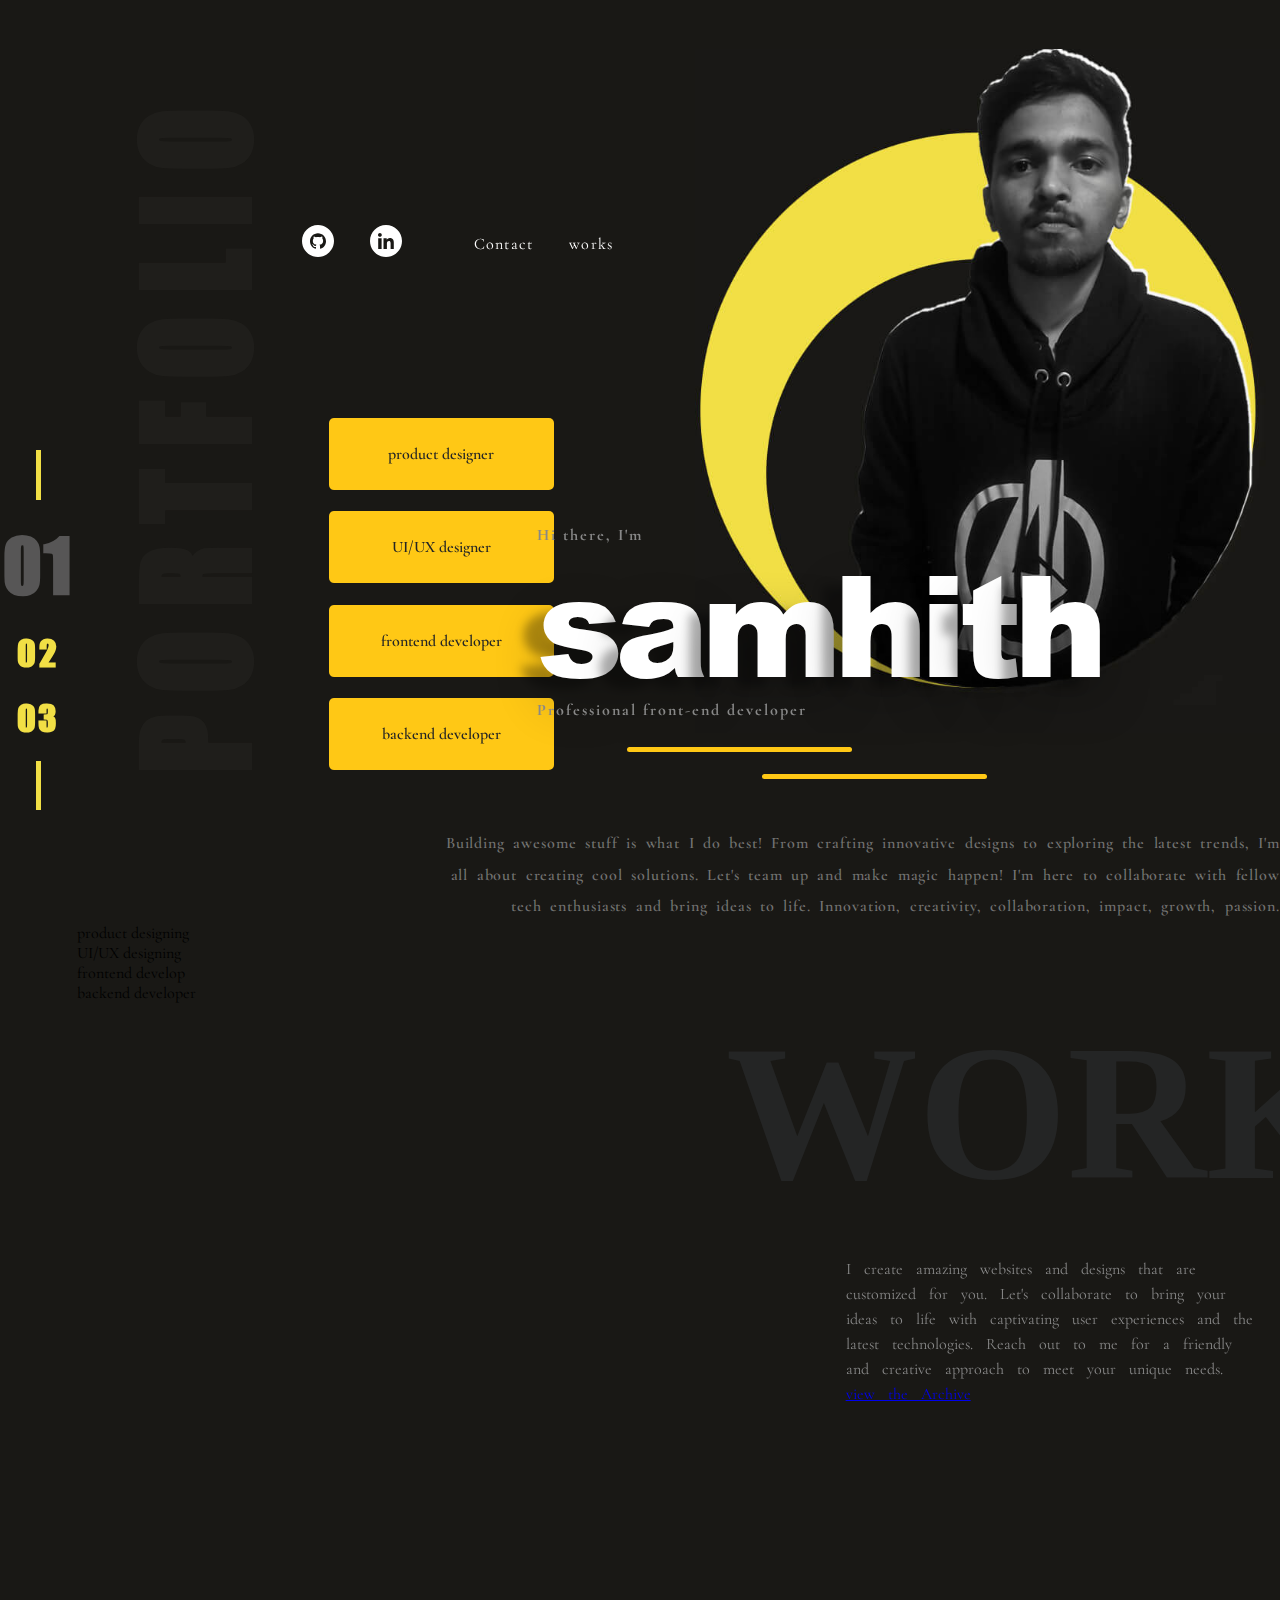
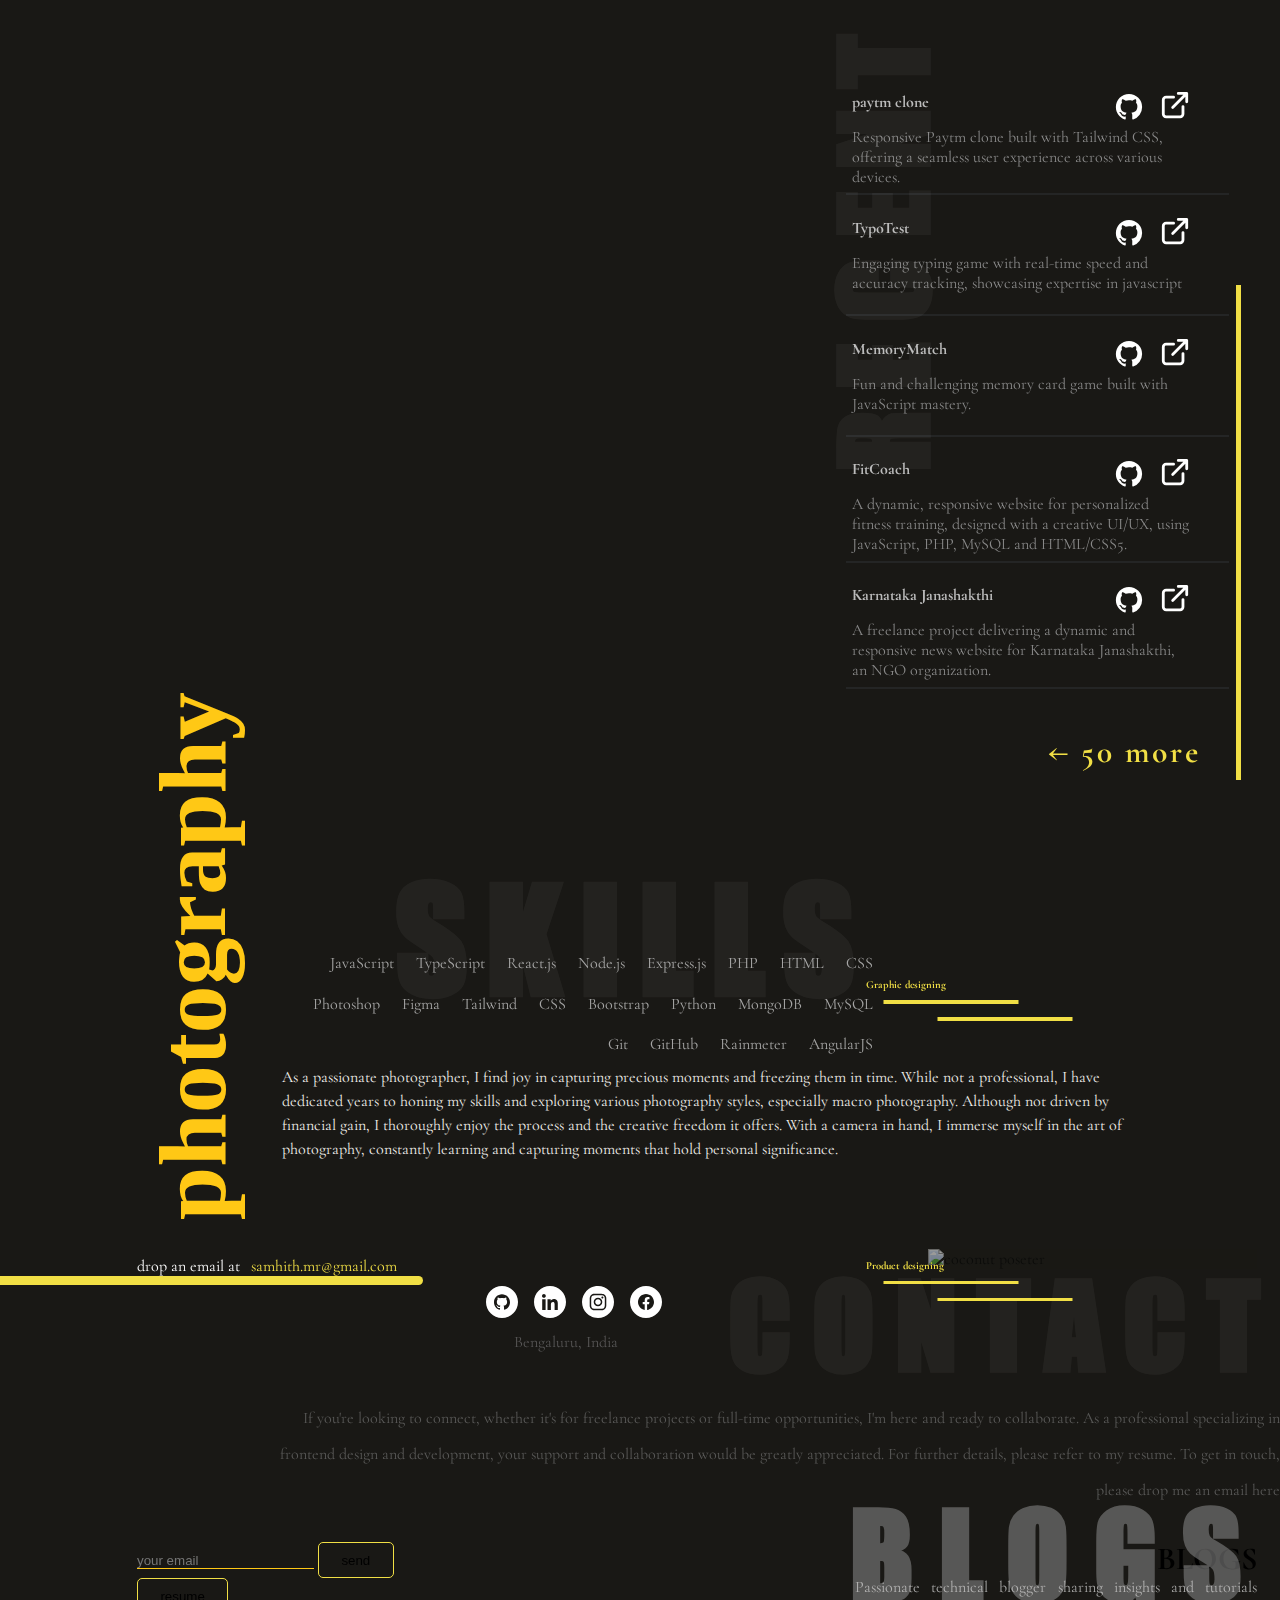
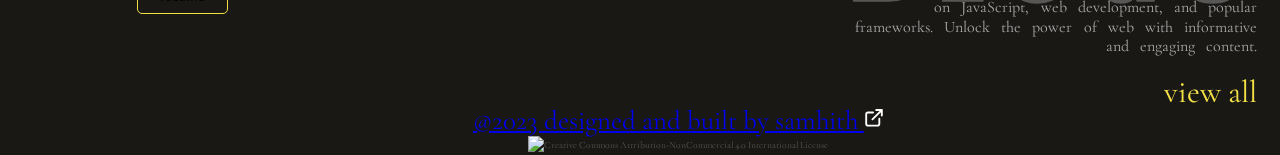
==== commit 8b9d64e7: "Enhanced website design with refined elements" ====
--- a/index.html
+++ b/index.html
@@ -425,7 +425,7 @@
                                     <div class="graphic_design2"></div>
                                 </div>
                                 <div class="design_mask"></div>
-                                <img src="https://res.cloudinary.com/dvie2asaf/image/upload/v1686614999/poster_coconut_ehmqmr.jpg"
+                                <img class="min_hight" src="https://res.cloudinary.com/dvie2asaf/image/upload/v1686614999/poster_coconut_ehmqmr.jpg"
                                     alt="coconut poseter" srcset="">
                             </div>
                             <!-- blogs -->
@@ -554,12 +554,12 @@
         </div>
     </div>
 
-    <script src="https://cdnjs.cloudflare.com/ajax/libs/gsap/3.11.5/gsap.min.js"></script>
+    <!-- <script src="https://cdnjs.cloudflare.com/ajax/libs/gsap/3.11.5/gsap.min.js"></script>
     <script src="https://cdnjs.cloudflare.com/ajax/libs/gsap/3.11.5/ScrollTrigger.min.js"
         integrity="sha512-AMl4wfwAmDM1lsQvVBBRHYENn1FR8cfOTpt8QVbb/P55mYOdahHD4LmHM1W55pNe3j/3od8ELzPf/8eNkkjISQ=="
         crossorigin="anonymous" referrerpolicy="no-referrer"></script>
     <script src="https://cdnjs.cloudflare.com/ajax/libs/gsap/3.11.5/ScrollToPlugin.min.js"></script>
-    <script src="./script.js"></script>
+    <script src="./script.js"></script> -->
 
 </body>
 
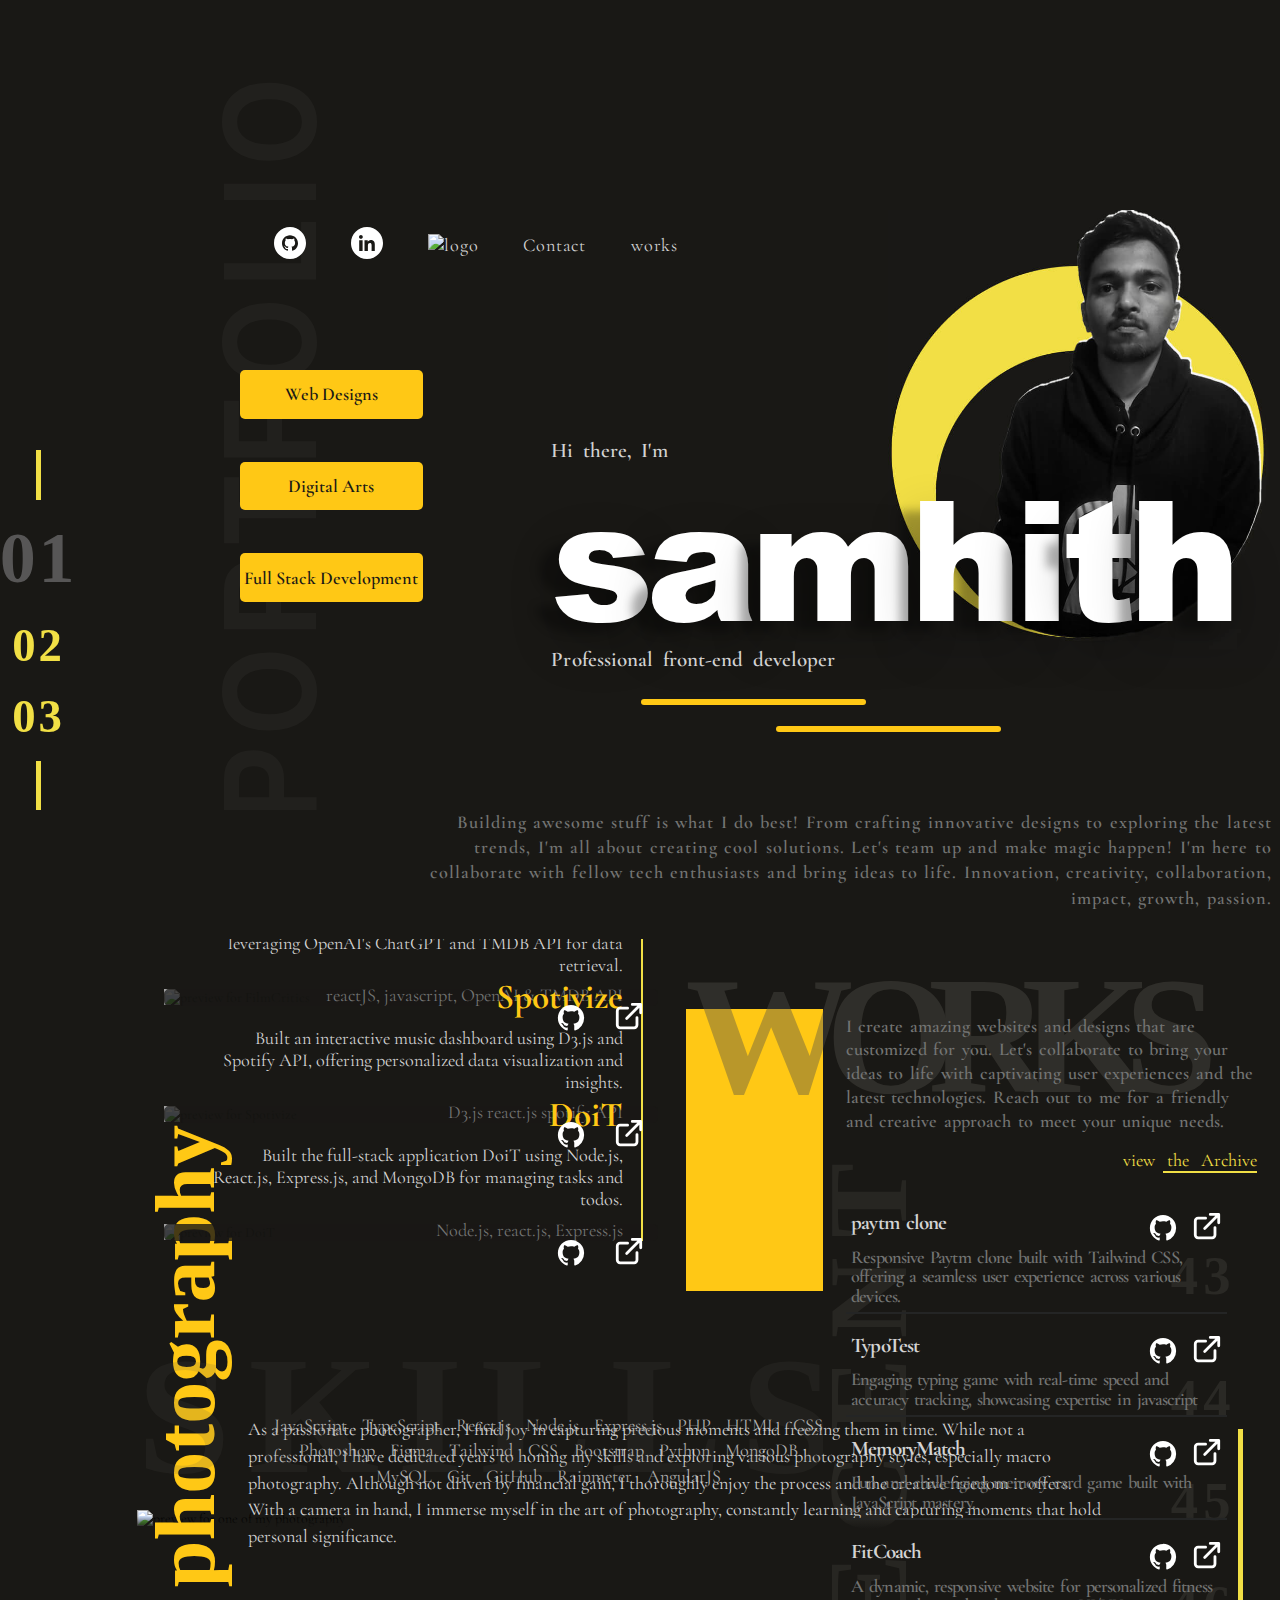
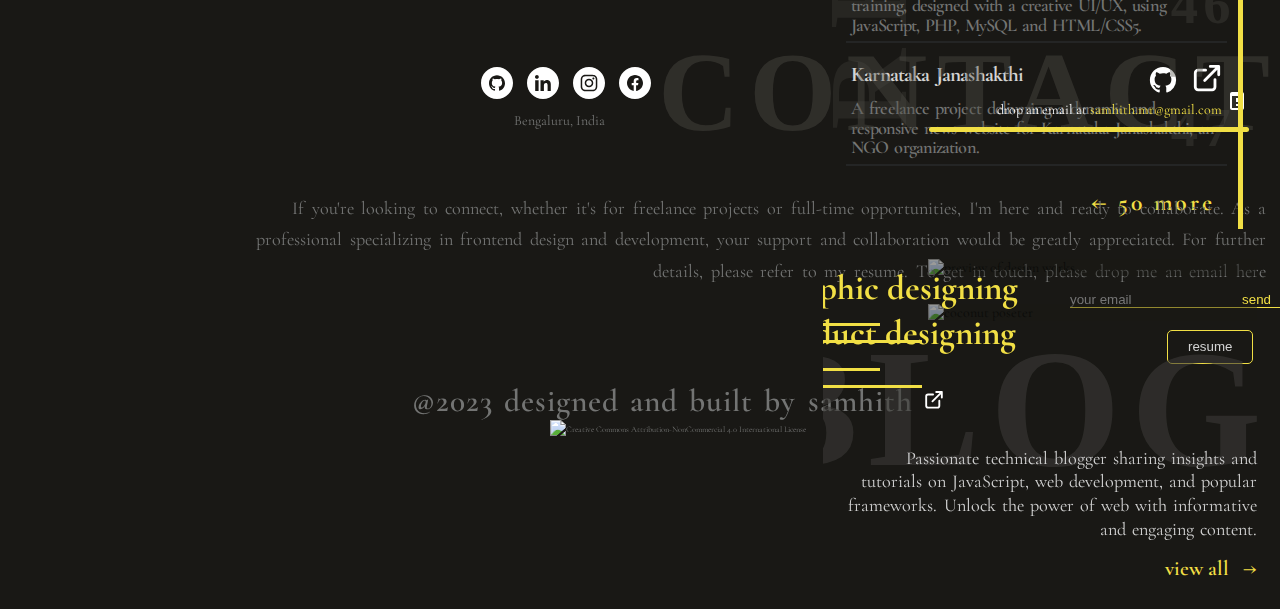
==== commit 3f83d711: "updaed changes & fixed git branches" ====
--- a/index.html
+++ b/index.html
@@ -9,6 +9,7 @@
         content="Welcome to my portfolio website! I am Samhith, a passionate Frontend Developer and UI/UX Designer. Explore my projects and experience in web development, responsive design, and user interface creation. If you have any freelance opportunities or would like to collaborate, feel free to contact me. Let's bring your ideas to life!">
     <meta name="keywords" content="samhith, portfolio, UI/UX designer, front-end development, web developer/designer">
     <link rel="stylesheet" href="./style.css">
+    <meta property="og:image" content="./ogImg.png">
     <link rel="icon"
         href="data:image/svg+xml;utf8,<svg xmlns='http://www.w3.org/2000/svg' width='16' height='16' viewBox='0 0 16 16'><circle cx='8' cy='8' r='8' fill='%23F1DF45'/></svg>">
     <title>samhith | portfolio</title>
@@ -38,10 +39,9 @@
                     <div class="header_design">
                         <h1 class="portfolio_bg">PORTFOLIO</h1>
                         <div class="services">
-                            <p class="domain" id="domain1">product designer</p>
-                            <p class="domain" id="domain2">UI/UX designer</p>
-                            <p class="domain" id="domain3">frontend developer</p>
-                            <p class="domain" id="domain4">backend developer</p>
+                            <p class="domain" id="domain2">Web Designs</p>
+                            <p class="domain" id="domain4">Digital Arts</p>
+                            <p class="domain" id="domain3">Full Stack Development</p>
                         </div>
                     </div>
                     <div class="name">
@@ -77,7 +77,7 @@
                             </div>
                         </div>
                         <div class="profile">
-                            <img src="./assets/profile.jpg" alt="" srcset="">
+                            <img src="./assets/profile.jpg" alt="profile picture">
                         </div>
                     </div>
                     <div class="navbar">
@@ -93,14 +93,19 @@
                                     d="M0 16C0 7.16344 7.16344 0 16 0C24.8366 0 32 7.16344 32 16C32 24.8366 24.8366 32 16 32C7.16344 32 0 24.8366 0 16ZM8.2 13.3V24H11.6V13.3H8.2ZM8 9.9C8 11 8.8 11.8 9.9 11.8C11 11.8 11.8 11 11.8 9.9C11.8 8.8 11 8 9.9 8C8.9 8 8 8.8 8 9.9ZM20.6 24H23.8V17.4C23.8 14.1 21.8 13 19.9 13C18.2 13 17 14.1 16.7 14.8V13.3H13.5V24H16.9V18.3C16.9 16.8 17.9 16 18.9 16C19.9 16 20.6 16.5 20.6 18.2V24Z"
                                     fill="white" />
                             </svg></a>
-                        <a href="/"><img src="https://res.cloudinary.com/dvie2asaf/image/upload/v1686614998/logo_y59vlw.png" alt="" srcset=""></a>
+                        <a href="/"><img
+                                src="https://res.cloudinary.com/dvie2asaf/image/upload/v1686614998/logo_y59vlw.png"
+                                alt="logo" srcset=""></a>
                         <a href="#contact">Contact</a>
                         <a href="./works.html" target="_blank">works</a>
                     </div>
                 </div>
                 <!-- 2.about -->
                 <div class="about">
-                    <p>Building awesome stuff is what I do best! From crafting innovative designs to exploring the latest trends, I'm all about creating cool solutions. Let's team up and make magic happen! I'm here to collaborate with fellow tech enthusiasts and bring ideas to life. Innovation, creativity, collaboration, impact, growth, passion.</p>
+                    <p>Building awesome stuff is what I do best! From crafting innovative designs to exploring the
+                        latest trends, I'm all about creating cool solutions. Let's team up and make magic happen! I'm
+                        here to collaborate with fellow tech enthusiasts and bring ideas to life. Innovation,
+                        creativity, collaboration, impact, growth, passion.</p>
                 </div>
             </section>
             <!-- works -->
@@ -119,7 +124,10 @@
                     <div class="works_left">
                         <div class="works_about">
                             <h1>WORKS</h1>
-                            <div> I create amazing websites and designs that are customized for you. Let's collaborate to bring your ideas to life with captivating user experiences and the latest technologies. Reach out to me for a friendly and creative approach to meet your unique needs.
+                            <div> I create amazing websites and designs that are customized for you. Let's collaborate
+                                to bring your ideas to life with captivating user experiences and the latest
+                                technologies. Reach out to me for a friendly and creative approach to meet your unique
+                                needs.
                                 <a href="./works.html" target="_blank">view the Archive </a>
                             </div>
                         </div>
@@ -129,7 +137,7 @@
                                 <!-- card -->
                                 <div class="work_card">
                                     <img src="https://res.cloudinary.com/dvie2asaf/image/upload/v1686615002/1_ho5bae.png"
-                                        alt="" srcset="">
+                                        alt="preview for FilmCritics">
                                     <div class="work_info">
                                         <h5 class="work_heading">FilmCritics</h5>
                                         <p class="work_desc">Developed a movie recommendation system with ReactJS,
@@ -164,7 +172,7 @@
                                 <!-- card -->
                                 <div class="work_card">
                                     <img src="https://res.cloudinary.com/dvie2asaf/image/upload/v1686614999/2_ofkt7n.jpg"
-                                        alt="" srcset="">
+                                        alt="preview for Spotivize">
                                     <p class="work_line"></p>
                                     <div class="work_icons">
                                         <a href="https://github.com/SamhithMR/spotivize" target="_blank">
@@ -199,7 +207,7 @@
                                 <!-- card -->
                                 <div class="work_card">
                                     <img src="https://res.cloudinary.com/dvie2asaf/image/upload/v1686614999/abc_udcklz.png"
-                                        alt="" srcset="">
+                                        alt="preview for DoiT">
                                     <p class="work_line"></p>
                                     <div class="work_icons">
                                         <a href="https://github.com/SamhithMR/react-todo-app" target="_blank">
@@ -253,7 +261,10 @@
                             <!-- works about -->
                             <div class="works_right_type1">
                                 <p>
-                                    I create amazing websites and designs that are customized for you. Let's collaborate to bring your ideas to life with captivating user experiences and the latest technologies. Reach out to me for a friendly and creative approach to meet your unique needs.
+                                    I create amazing websites and designs that are customized for you. Let's collaborate
+                                    to bring your ideas to life with captivating user experiences and the latest
+                                    technologies. Reach out to me for a friendly and creative approach to meet your
+                                    unique needs.
                                 </p>
                                 <a href="./works.html" target="_blank">view the Archive </a>
                             </div>
@@ -415,7 +426,8 @@
                                     <div class="graphic_design2"></div>
                                 </div>
                                 <div class="design_mask"></div>
-                                <img src="https://res.cloudinary.com/dvie2asaf/image/upload/v1686614999/jeep_nl5wfj.jpg" alt="" srcset="">
+                                <img src="https://res.cloudinary.com/dvie2asaf/image/upload/v1686614999/jeep_nl5wfj.jpg"
+                                    alt="preview of design works" srcset="">
                             </div>
                             <!-- product design -->
                             <div class="works_right_type3">
@@ -425,7 +437,8 @@
                                     <div class="graphic_design2"></div>
                                 </div>
                                 <div class="design_mask"></div>
-                                <img class="min_hight" src="https://res.cloudinary.com/dvie2asaf/image/upload/v1686614999/poster_coconut_ehmqmr.jpg"
+                                <img class="min_hight"
+                                    src="https://res.cloudinary.com/dvie2asaf/image/upload/v1686614999/poster_coconut_ehmqmr.jpg"
                                     alt="coconut poseter" srcset="">
                             </div>
                             <!-- blogs -->
@@ -441,7 +454,7 @@
                 </div>
                 <!-- photography -->
                 <div class="photography">
-                    <img src="https://res.cloudinary.com/dvie2asaf/image/upload/v1686615001/img_3_zz8lrv.jpg" alt=""
+                    <img src="https://res.cloudinary.com/dvie2asaf/image/upload/v1686615001/img_3_zz8lrv.jpg" alt="preview for one of my photography"
                         srcset="">
                     <h1>photography</h1>
                     <p>As a passionate photographer, I find joy in capturing precious moments and freezing them in time.
@@ -510,14 +523,29 @@
                             </div>
                             <div class="contact_bg">
                                 <h1>CONTACT</h1>
-                                <p class="contact_design">drop an email at <span
-                                        style="color:#f1df45">samhith.mr@gmail.com</span></p>
+                                <p class="contact_design">drop an email at <span style="color:#f1df45"
+                                        class="textToCopy">samhith.mr@gmail.com</span>
+                                    <button id="copyButton"
+                                        style="background: transparent; border: none; color: white; cursor: pointer;">
+                                        <svg xmlns="http://www.w3.org/2000/svg" width="24" height="24"
+                                            viewBox="0 0 24 24">
+                                            <path d="M0 0h24v24H0z" fill="none" />
+                                            <path
+                                                d="M17 2H7c-1.1 0-2 .9-2 2v14c0 1.1.9 2 2 2h10c1.1 0 2-.9 2-2V4c0-1.1-.9-2-2-2zm0 16H7V6h10v12zm-6-2h2v-2h-2v2zm0-4h2V8h-2v4z"
+                                                fill="#fff" />
+                                        </svg>
+                                    </button>
+                                </p>
                             </div>
 
                         </div>
                         <!-- contact through form -->
                         <div class="contact_dropMail">
-                            <p>If you're looking to connect, whether it's for freelance projects or full-time opportunities, I'm here and ready to collaborate. As a professional specializing in frontend design and development, your support and collaboration would be greatly appreciated. For further details, please refer to my resume. To get in touch, please drop me an email here
+                            <p>If you're looking to connect, whether it's for freelance projects or full-time
+                                opportunities, I'm here and ready to collaborate. As a professional specializing in
+                                frontend design and development, your support and collaboration would be greatly
+                                appreciated. For further details, please refer to my resume. To get in touch, please
+                                drop me an email here
                             </p>
                             <form name="email" netlify>
                                 <input type="email" name="email" placeholder="your email">
@@ -554,12 +582,12 @@
         </div>
     </div>
 
-    <!-- <script src="https://cdnjs.cloudflare.com/ajax/libs/gsap/3.11.5/gsap.min.js"></script>
+    <script src="https://cdnjs.cloudflare.com/ajax/libs/gsap/3.11.5/gsap.min.js"></script>
     <script src="https://cdnjs.cloudflare.com/ajax/libs/gsap/3.11.5/ScrollTrigger.min.js"
         integrity="sha512-AMl4wfwAmDM1lsQvVBBRHYENn1FR8cfOTpt8QVbb/P55mYOdahHD4LmHM1W55pNe3j/3od8ELzPf/8eNkkjISQ=="
         crossorigin="anonymous" referrerpolicy="no-referrer"></script>
     <script src="https://cdnjs.cloudflare.com/ajax/libs/gsap/3.11.5/ScrollToPlugin.min.js"></script>
-    <script src="./script.js"></script> -->
+    <script src="./script.js"></script>
 
 </body>
 
--- a/style.css
+++ b/style.css
@@ -1,64 +1,112 @@
-@import url('https://fonts.googleapis.com/css2?family=Cormorant+Garamond:wght@300;400;500;600;700&display=swap');
+@import url(https://fonts.googleapis.com/css2?family=Cormorant+Garamond:wght@300;400;500;600;700&display=swap);
+
+#viewport-height,
+#viewport-width {
+    right: 10px;
+    background-color: #000;
+    color: #fff;
+    padding: 5px 10px;
+    font-size: 14px;
+    z-index: 101;
+    position: fixed
+}
+
+.highlight,
+.nav-btn {
+    font-weight: 700
+}
+
+.bouncing-text>div:focus,
+.work_icons a,
+.work_icons:focus,
+input:focus {
+    outline: 0
+}
+
+.skills,
+.work_cards,
+.work_info {
+    overflow-y: hidden
+}
+
+*,
+form {
+    margin: 0;
+    padding: 0
+}
+
+form,
+form button {
+    background: 0 0;
+    border: none
+}
+
+.contact_details a,
+.contact_details a button,
+.contact_icons a,
+.copyright a,
+.copyright2 a,
+.navbar a,
+.work_icons a,
+.work_icons:focus,
+.works_right_type2>a,
+.works_right_type4 a {
+    text-decoration: none
+}
 
 :root {
     --bg: #191815;
     --y1: #ffc815;
     --y2: #F1DF45;
-    --f1: clamp(5rem, 16vw + 0.25rem, 12rem);;
-    --f2: clamp(2.5rem, calc(3vw + 5rem), 6rem);
-    --f3: clamp(1rem, calc(2vw + 4rem), 3.5rem);
-    --f4: clamp(0.8rem, calc(1.5vw + 4rem), 2.2rem);
-    --f5: clamp(0.6rem, calc(1vw + 4rem), 1rem);
-
-}
-
-@media (max-width: 1400px) {
-    :root {
-        --f1: clamp(5rem, calc(6vw + 4rem), 12rem);
-        --f2: clamp(3rem, calc(4vw + 4rem), 8rem);
-        --f3: clamp(1rem, calc(3vw + 2rem), 3.5rem);
-        --f4: clamp(0.8rem, calc(2vw + 4rem), 2.2rem);
-        --f5: clamp(0.6rem, calc(1.5vw + 4rem), 1rem);
-    }
-}
-
-@media (max-width: 400px) {
-    :root {
-        --f1: clamp(5rem, calc(8vw + 2rem), 12rem);
-        --f2: clamp(3rem, calc(6vw + 2rem), 8rem);
-        --f3: clamp(1rem, calc(4vw + 1rem), 3.5rem);
-        --f4: clamp(0.8rem, calc(3vw + 2rem), 2.2rem);
-        --f5: clamp(0.6rem, calc(2vw + 2rem), 1rem);
-    }
+    --c1: #3b3a37;
+    --c2: #52504a;
+    --c3: #575656;
+    --c4: #737473;
+    --c5: #d3d3d3;
+    --f1: clamp(5rem, calc(16vw + 0.25rem), 12rem);
+    --f2: clamp(6rem, calc(16vw + 0.25rem), 8rem);
+    --f3: clamp(3.2rem, calc(4vw + 0.25rem), 4.4rem);
+    --f4: clamp(2rem, calc(3.25vw + 0.25rem), 2.5rem);
+    --f5: clamp(1rem, calc(2vw + 0.25rem), 1.3rem);
+    --f6: clamp(1.2rem, calc(1.75vw + 0.25rem), 1.5rem);
+    --f7: clamp(0.8rem, calc(1.5vw + 0.25rem), 1.2rem)
 }
 
 @font-face {
-    font-family: 'arialbd';
-    src: url('./assets/ariblk.ttf') format('truetype');
+    font-family: arialbd;
+    src: url('./assets/ariblk.ttf') format('truetype')
 }
 
 @font-face {
-    font-family: 'impact';
-    src: url('./assets/impact.ttf') format('truetype');
-}
-
-* {
-    margin: 0;
-    padding: 0;
-    /* outline: 1px solid red; */
+    font-family: impact;
+    src: url('https://res.cloudinary.com/dvie2asaf/raw/upload/v1685978054/impact_i41dam.ttf') format('truetype')
 }
 
 body {
     background-color: var(--bg);
     font-family: 'Cormorant Garamond', serif;
-}
-
+    overflow-x: hidden !important;
+    scroll-behavior: smooth
+}
+
+#viewport-width {
+    top: 10px
+}
+
+#viewport-height {
+    top: 30px
+}
+
+::selection {
+    background-color: var(--y2);
+    color: var(--bg)
+}
 
 .body_wrapper {
     width: 100%;
-}
-
-/* 1.navigation*/
+    max-width: 1800px;
+    margin: 0 auto
+}
 
 .navigator {
     display: flex;
@@ -71,108 +119,155 @@
     width: 6%;
     position: fixed;
     left: 0;
-    bottom: 0;
+    bottom: 0
+}
+
+.services,
+.work_cards {
+    flex-direction: column
+}
+
+.header,
+.header_design {
+    display: grid;
+    position: relative
 }
 
 .nav_design {
     background-color: var(--y2);
-    width: 0.5vh;
-    height: 5.5vh;
+    width: .5vh;
+    height: 5.5vh
+}
+
+.contact_details a button,
+.nav-btn,
+form input {
+    background-color: transparent
 }
 
 .nav-btn {
-    font-size: var(--f4);
+    font-size: 5.2vh;
     color: var(--y2);
-    font-family: 'impact';
-    font-weight: 700;
-    letter-spacing: 0.3vh;
+    font-family: impact;
+    letter-spacing: .3vh;
     cursor: pointer;
-    background-color: transparent;
-    border: none;
+    border: none
 }
 
 .nav_active {
-    color: #575656;
+    color: var(--c3);
     font-size: 8vh;
-    transition: color 0.3s ease-in, font-size 0.3s ease-in;
-}
-
-/* 2.container */
+    transition: color .3s ease-in, font-size .3s ease-in
+}
+
 .container {
     width: 94%;
+    margin-left: auto
+}
+
+.header {
+    min-height: 100vh;
+    width: 95%;
     margin-left: auto;
-}
-
-.header {
-    position: relative;
-    min-height: 100vh;
-    display: flex;
-    justify-content: end;
-    align-items: end;
-    width: 100%;
     overflow: hidden;
+    grid-template-columns: 5% 20% 75%
+}
+
+.header_design {
+    height: 100%;
+    grid-template-rows: 45% 30%;
+    grid-area: 1/2/2/3
+}
+
+.domain,
+.name,
+.navbar,
+.services {
+    display: flex
 }
 
 .portfolio_bg {
+    position: absolute;
+    bottom: 0;
+    left: 0;
+    transform-origin: 10% center;
+    color: var(--c1);
+    opacity: .25;
     font-size: var(--f2);
-    position: absolute;
-    left: -25vh;
-    top: 40%;
     font-weight: 900;
-    font-family: "impact";
-    /* font-family: 'impact'; */
-    letter-spacing: 2.5vh;
-    transform: rotate(-90deg) scale(1, 1.2);
-    color: #3b3a37;
-    opacity: 0.2;
+    font-family: impact, sans-serif;
+    letter-spacing: .8rem;
+    transform: rotate(-90deg) scale(1, 1.2)
 }
 
 .services {
-    position: absolute;
-    left: 28vh;
-    bottom: 12vh;
+    grid-area: 2/1/3/2;
     z-index: 1;
+    justify-content: space-between;
+    align-items: end
+}
+
+.contact_bg,
+.name {
+    grid-area: 1/3/2/4
 }
 
 .domain {
+    color: var(--bg);
     font-size: var(--f5);
-    background-color: #ffc815;
-    color: #242525;
+    font-weight: 600;
+    background-color: var(--y1);
     border-radius: 5px;
-    margin-block: 2.4vh;
-    min-width: 25vh;
-    min-height: 8vh;
-    display: flex;
     justify-content: center;
     align-items: center;
-    font-weight: 600;
+    min-width: 80%;
+    height: 25%;
+    margin: .4rem 0
 }
 
 .name {
     position: relative;
-    min-width: 120vh;
-    margin-bottom: 10vh;
+    align-items: end;
+    height: 83%
 }
 
 .name_content {
-    position: absolute;
-    right: 15vh;
-    bottom: 10vh;
-    color: #fff;
+    color: var(--c5);
     z-index: 1;
+    width: 85%;
+    margin-left: auto
+}
+
+.role_line1,
+.role_line2 {
+    width: 25vh;
+    height: .6vh;
+    background-color: var(--y1);
+    border-radius: 10px
 }
 
 .name_content p {
-    font-size: var(--f5);
-    color: #888888;
-    letter-spacing: 2px;
-    font-weight: 900;
+    color: var(--c5);
+    font-size: var(--f6);
+    letter-spacing: .1px;
+    font-weight: 600;
+    word-spacing: 4px
+}
+
+.about>p,
+.navbar a {
+    font-size: var(--f5)
 }
 
 .profile {
     position: absolute;
     right: 0;
-    bottom: 8vh;
+    bottom: 0;
+    max-width: 28rem
+}
+
+.profile img {
+    width: 100%
 }
 
 .bouncing-text {
@@ -180,85 +275,132 @@
     display: flex;
     letter-spacing: -8px;
     line-height: 1.1;
-    font-family: "arialbd";
-    margin-right: 5vh;
-    /* font-family: 'Archivo Black', sans-serif; */
+    font-family: arialbd, impact, sans-serif;
+    margin-right: 3vw;
     cursor: pointer;
     z-index: 20;
-    text-shadow: -20px 10px 10px rgb(0 0 0 / 30%), 0 20px 50px rgb(0 0 0 / 30%);
-}
-
-.bouncing-text>div:focus {
-    outline: none;
+    color: #fff;
+    text-shadow: -20px 10px 10px rgb(0 0 0 / 30%), 0 20px 50px rgb(0 0 0 / 30%)
+}
+
+.name_design,
+.works_right {
+    position: relative
+}
+
+.navbar,
+.role_line1,
+.role_line2 {
+    position: absolute
+}
+
+.role_line1 {
+    left: 10vh;
+    top: 3vh
+}
+
+.role_line2 {
+    left: 25vh;
+    top: 6vh
+}
+
+.navbar {
+    left: 12%;
+    top: 28%;
+    justify-content: center;
+    align-items: center;
+    gap: 5vh;
+    letter-spacing: .8px
+}
+
+.navbar a {
+    color: var(--c5)
+}
+
+.navbar a:focus,
+.navbar a:hover {
+    color: var(--y2);
+    outline: 0
+}
+
+.navbar img {
+    max-width: 15vh
+}
+
+.about>p {
+    color: var(--c4);
+    line-height: 1.8rem;
+    letter-spacing: 1px;
+    font-weight: 600;
+    word-spacing: 0.1rem;
+    width: 70%;
+    text-align: end;
+    margin-left: auto;
+    margin-right: .6rem
 }
 
 @keyframes bounce {
-    0% {
-        transform: scale(1, 1) translateY(0);
+
+    0%,
+    100%,
+    65% {
+        transform: scale(1, 1) translateY(0)
     }
 
     10% {
-        transform: scale(1.1, .9) translateY(0);
+        transform: scale(1.1, .9) translateY(0)
     }
 
     30% {
-        transform: scale(.9, 1.1) translateY(-55px);
+        transform: scale(.9, 1.1) translateY(-55px)
     }
 
     50% {
-        transform: scale(1.05, .95) translateY(0);
+        transform: scale(1.05, .95) translateY(0)
     }
 
     58% {
-        transform: scale(1, 1) translateY(-7px);
-    }
-
-    65% {
-        transform: scale(1, 1) translateY(0);
-    }
-
-    100% {
-        transform: scale(1, 1) translateY(0);
+        transform: scale(1, 1) translateY(-7px)
     }
 }
 
 .s {
-    animation: bounce 1s ease 1 0.7s;
+    animation: 1s .8s bounce
 }
 
 .a {
-    animation: bounce 1s ease 1 0.8s;
+    animation: 1s .9s bounce
 }
 
 .m {
-    animation: bounce 1s ease 1 0.9s;
+    animation: 1s 1s bounce
 }
 
 .h {
-    animation: bounce 1s ease 1 1s;
+    animation: 1s 1.1s bounce
 }
 
 .i {
-    animation: bounce 1s ease 1 1.1s;
+    animation: 1s 1.2s bounce
 }
 
 .t {
-    animation: bounce 1s ease 1 1.2s;
+    animation: 1s 1.3s bounce
 }
 
 .h2 {
-    animation: bounce 1s ease 1 1.3s;
+    animation: 1s 1.4s bounce
 }
 
 .jumping {
-    animation: c 2s infinite alternate forwards cubic-bezier(.175, .885, .32, 1.275);
+    animation: 2s cubic-bezier(.175, .885, .32, 1.275) infinite alternate forwards c
 }
 
 .jumping>div {
     opacity: 1;
     transform: translateX(0);
     transition-property: transform, opacity;
-    transition: .25s cubic-bezier(.175, .885, .32, 2.275) .35s;
+    transition: .25s cubic-bezier(.175, .885, .32, 2.275) .35s
 }
 
 @keyframes c {
@@ -280,235 +422,152 @@
     }
 }
 
-
-
-.name_design {
-    position: relative;
-}
-
-.role_line1 {
-    position: absolute;
-    left: 10vh;
-    top: 3vh;
-    width: 25vh;
-    height: 0.6vh;
-    background-color: var(--y1);
-    border-radius: 10px;
-}
-
-.role_line2 {
-    position: absolute;
-    left: 25vh;
-    top: 6vh;
-    width: 25vh;
-    height: 0.6vh;
-    border-radius: 10px;
-    background-color: var(--y1);
-}
-
-.profile img {
-    max-width: 65vh;
-}
-
-.navbar {
-    position: absolute;
-    left: 25vh;
-    top: 25vh;
-    display: flex;
-    justify-content: center;
-    align-items: center;
-    color: #fff;
-    gap: 4vh;
-    letter-spacing: 1.2px;
-}
-
-.navbar a {
-    font-size: var(--f5);
-    text-decoration: none;
-    color: #fff;
-}
-
-.navbar a:hover,
-.navbar a:focus {
-    color: var(--y2);
-    outline: none;
-}
-
-.navbar img {
-    max-width: 15vh;
-}
-
-.about>p {
-    font-size: var(--f5);
-    margin-left: auto;
-    width: 70%;
-    text-align: end;
-    color: #bbbbbb90;
-    word-spacing: 0.4vh;
-    text-align: end;
-    line-height: 3.5vh;
-    margin-top: -8vh;
-    letter-spacing: 0.1vh;
-    font-weight: 600;
-}
-
-
-/* 3.works */
-
 .works {
-    min-height: 160vh;
     display: grid;
     grid-template-columns: 60% 40%;
     width: 95%;
-    margin-left: auto;
+    margin: 2rem 0 2rem auto
+}
+
+.services2,
+.works_about {
+    display: none
 }
 
 .works_left {
     display: grid;
-    grid-template-rows: 90% 10%;
+    grid-template-rows: 90% 10%
 }
 
 .main_works {
     display: grid;
-    grid-template-columns: 80% 20%;
+    grid-template-columns: 80% 20%
 }
 
 .work_cards {
     display: flex;
-    flex-direction: column;
     justify-content: space-around;
     align-items: end;
-    overflow-y: hidden;
+    height: 100%
 }
 
 .work_card {
     position: relative;
-    margin: 0 4vh;
-    overflow-y: hidden;
+    margin-left: auto;
+    width: 90%;
+    margin-right: auto
+}
+
+.work_info::-webkit-scrollbar {
+    height: 0
+}
+
+.work_cards::-webkit-scrollbar {
+    height: 0
+}
+
+.work_card::after,
+.work_card_mask {
+    height: 100%;
+    position: absolute;
+    width: 100%
 }
 
 .work_card::after {
     content: " ";
-    width: 100%;
-    height: 100%;
     background: linear-gradient(-5deg, #191815 20%, transparent 70%);
-    position: absolute;
     left: 0;
-    top: 0;
-}
-
-.work_card_mask{
-    display: none;
-    width: 100%;
+    top: 0
+}
+
+.work_card_mask {
     background-color: #191815;
-    opacity: 0.7;
-    height: 100%;
-    position: absolute;
+    opacity: .8;
     bottom: 0;
     right: 0;
     z-index: 10;
+    border-radius: 5px
+}
+
+.work_info,
+.work_line {
+    z-index: 11;
+    position: absolute;
+    bottom: 0
 }
 
 .work_card>img {
     width: 100%;
     object-fit: cover;
-    opacity: 0.9;
+    opacity: 1;
     position: relative;
-    z-index: -1;
-}
-
+    z-index: -1
+}
 
 .work_line {
-    background-color: #F1DF45;
+    background-color: var(--y2);
     height: 180px;
     width: 2px;
-    position: absolute;
-    right: 2vh;
-    bottom: 0;
-    z-index: 11;
+    right: 15px
 }
 
 .work_info {
-    position: absolute;
-    right: 3.5vh;
-    bottom: 0vh;
-    text-align: right;
-    z-index: 11;
+    right: 35px;
+    text-align: right
 }
 
 .work_heading {
-    font-size: var(--f3);
-    color: #ffc815;
+    font-size: var(--f4);
+    color: var(--y1)
 }
 
 .work_desc {
+    color: var(--c5);
     font-size: var(--f5);
     width: 90%;
-    margin: 1vh 0 1vh auto;
-    color: #fff;
-    text-align: right;
+    margin: .6rem 0 .6rem auto;
+    text-align: right
 }
 
 .work_tech {
-    font-size: var(--f5);
-    color: #88878590;
+    color: var(--c4);
+    font-size: var(--f5)
 }
 
 .work_icons {
     position: absolute;
     right: 0;
     top: 0;
-    padding: 1vh;
+    padding: 1rem;
     display: flex;
-    gap: 1rem;
-    z-index: 1;
-    background-color: #191815;
-}
-
-.work_icons a,
-.work_icons:focus {
-    text-decoration: none;
-    outline: none;
-}
-
-.work_icons a img:hover {
-    fill: "red"
-}
-
-.work_icons img {
-    width: 25px;
+    gap: 2rem;
+    z-index: 12
+}
+
+.work_icons a {
+    position: relative;
+    z-index: 1
+}
+
+a:hover svg path {
+    fill: var(--y2)
 }
 
 .cards_design {
     width: 100%;
-    height: 160vh;
     position: relative;
-}
-
-.cards_design>div {
-    position: absolute;
-    bottom: 0;
-    width: 100%;
-    height: 130vh;
-    background-color: var(--y1);
+    background: linear-gradient(to bottom, transparent 20%, var(--y1) 20%)
 }
 
 .cards_design>h1 {
-    font-size: 12rem;
+    color: var(--c2);
+    opacity: .4;
+    font-size: var(--f1);
     font-family: Georgia, 'Times New Roman', Times, serif;
-    /* font-family: 'Gelasio', serif; */
-    /* font-family: 'Tinos', serif; */
-    /* font-family: 'Times New Roman', Times, serif; */
     font-weight: 900;
-    color: #242525;
-}
-
-.works_about {
-    display: none;
-}
-
-.works_right {
-    position: relative;
+    letter-spacing: -2rem;
+    position: absolute;
+    top: 0
 }
 
 .works_right_content {
@@ -516,73 +575,118 @@
     left: 0;
     top: 15.8%;
     width: 100%;
-    height: 230vh;
     display: flex;
     flex-direction: column;
     align-items: center;
     justify-content: space-between;
+    overflow: hidden
 }
 
 .works_right_content>* {
     width: 90%;
-    margin: 0 auto;
+    margin: 1rem auto
 }
 
 .works_right_type1 {
+    display: flex;
+    flex-direction: column;
+    align-items: end
+}
+
+.works_about a,
+.works_right_type1 a {
+    color: var(--y2);
     font-size: var(--f5);
-    color: #888888;
     font-weight: 400;
     line-height: 25px;
-    word-spacing: 1vh;
+    word-spacing: 8px;
+    text-decoration: none;
+    position: relative;
+    transition: .3s ease-in-out;
+    margin-top: 1rem
+}
+
+.works_about a::after,
+.works_right_type1 a::after {
+    content: " ";
+    background-color: var(--y2);
+    width: 70%;
+    right: 0;
+    height: 2px;
+    position: absolute;
+    bottom: 0;
+    transition: .3s ease-in-out
+}
+
+.works_about a:hover,
+.works_right_type1 a:hover {
+    padding-right: 2rem;
+    position: relative
+}
+
+.works_about a:hover::before,
+.works_right_type1 a:hover::before {
+    content: "\2192";
+    position: absolute;
+    right: 0;
+    bottom: 0
+}
+
+.works_right_type1 p {
+    color: var(--c4);
+    font-size: var(--f5);
+    line-height: 1.7rem;
+    font-weight: 600;
+    word-spacing: 0.2rem
 }
 
 .works_right_type2 {
-    min-height: 70vh;
     display: flex;
     flex-direction: column;
     position: relative;
-}
-
-.works_right_type2:before {
+    margin-bottom: 5rem
+}
+
+.works_right_type2:after {
     content: "";
     position: absolute;
     right: 1rem;
-    top: 23vh;
+    bottom: -6vh;
     width: 5px;
-    height: 55vh;
+    height: 400px;
     z-index: 100;
-    background-color: #F1DF45;
+    background-color: #f1df45
 }
 
 .works_right_type2>a {
-    font-size: 3.5vh;
-    position: absolute;
-    right: 2vh;
-    bottom: -7vh;
-    color: #F1DF45;
+    color: var(--y2);
+    font-size: 1.7rem;
+    position: absolute;
+    right: 1vh;
+    bottom: -3rem;
     letter-spacing: 3px;
-    padding-top: 0.5rem;
+    padding-top: .5rem;
     padding-right: 2.4rem;
     font-weight: 900;
     cursor: pointer;
-    text-align: end;
-    text-decoration: none;
+    text-align: end
 }
 
 .works_right_type2>a:hover>span {
-    transition: 0.2s ease-in-out;
-    padding-right: 0.8rem;
+    transition: .2s ease-in-out;
+    padding-right: .8rem
 }
 
 .works_right_type3 {
     position: relative;
     display: flex;
-    justify-content: end;
+    justify-content: end
 }
 
 .works_right_type3>img {
     width: 80%;
-    position: relative;
+    margin-left: auto;
+    position: relative
 }
 
 .label_design {
@@ -590,7 +694,7 @@
     position: relative;
     max-height: 50vh;
     margin-right: auto;
-    object-fit: contain;
+    object-fit: contain
 }
 
 .design_mask {
@@ -600,45 +704,36 @@
     width: 80%;
     height: 100%;
     z-index: 1;
-    background-color: #19181570;
-}
-
-.design_mask2 {
-    position: absolute;
-    top: 0;
-    margin-right: auto;
-    width: 83%;
-    height: 100%;
-    z-index: 1;
-    background-color: #19181570;
+    background-color: #19181570
+}
+
+.graphic_design1,
+.graphic_design2 {
+    height: .2rem;
+    width: 8vw;
+    background-color: #f1df45
 }
 
 .graphic_design1 {
-    margin: 1vh 0 0 2vh;
-    height: 0.4vh;
-    width: 15vh;
-    background-color: #F1DF45;
+    margin: 1rem 0 0 1vw
 }
 
 .graphic_design2 {
-    margin: 1.5vh 0 0 8vh;
-    height: 0.4vh;
-    width: 15vh;
-    background-color: #F1DF45;
+    margin: 1rem 0 0 4.3vw
 }
 
 .graphic_design {
     position: absolute;
     top: 50%;
-    left: 30%;
+    left: 35%;
     transform: translate(-50%);
     color: var(--y2);
-    font: 3vh;
     z-index: 2;
-}
-
-.graphic_design h1 {
-    font-size: var(--f4);
+    min-width: 50vh
+}
+
+.graphic_design h6 {
+    font-size: var(--f4)
 }
 
 .works_right_type4 {
@@ -646,340 +741,1200 @@
     display: flex;
     flex-direction: column;
     align-items: end;
-}
-
-.works_right_type4::before {
-    font-size: var(--f2);
+    margin-top: 8rem
+}
+
+.works_right_type4 h1 {
+    color: var(--c1);
+    opacity: .6;
+    font-size: var(--f1);
     content: "BLOGS";
     position: absolute;
     right: -1vh;
-    top: -6vh;
-    font-family: 'impact';
+    top: -15vh;
+    width: 100%;
+    display: flex;
+    justify-content: center;
+    font-family: impact;
     font-weight: 900;
-    letter-spacing: 25px;
-    color: #88888890;
+    letter-spacing: 10px;
+    z-index: 1
 }
 
 .works_right_type4>p {
+    color: var(--c5);
     font-size: var(--f5);
-    word-spacing: 0.8vh;
-    color: #c8c8c8;
-    line-height: 2.2vh;
-    opacity: 0.8;
-    text-align: right;
+    line-height: 1.7rem;
+    font-weight: 400;
+    word-spacing: 0.15rem;
+    text-align: end;
+    z-index: 2
+}
+
+.copyright a:hover,
+form button,
+form input {
+    color: var(--y2)
 }
 
 .works_right_type4 a {
-    font-size: 3.5vh;
-    text-decoration: none;
+    font-size: var(--f6);
     color: var(--y2);
     margin-left: auto;
-    padding: 1rem 0;
-    z-index: 1;
-}
-
+    padding: 1rem 2rem 1rem 0;
+    position: relative;
+    font-weight: 600;
+    z-index: 3
+}
+
+.min_proj::before,
+.skills h1,
 .work_recent {
+    color: var(--c2);
+    font-family: impact
+}
+
+.works_right_type4 a::after {
+    content: "\2192";
+    position: absolute;
+    right: 0
+}
+
+.works_right_type4 a:hover::after {
+    content: "\2192";
+    position: absolute;
+    right: -1vh
+}
+
+.work_recent {
+    opacity: .25;
     font-size: var(--f2);
-    font-family: 'impact';
     letter-spacing: 20px;
-    color: #f1f0eb80;
-    opacity: 0.1;
     writing-mode: vertical-lr;
     transform: rotate(-180deg);
     position: absolute;
-    left: -2rem;
+    left: -3rem;
     top: -10%;
+    z-index: -2
+}
+
+.min_proj,
+.photography,
+.skills {
+    position: relative
 }
 
 .min_proj {
+    color: var(--c4);
     font-size: var(--f5);
-    color: #888888;
-    padding: 0.4rem;
+    line-height: 1.4rem;
+    letter-spacing: -.1vh;
+    font-weight: 600;
+    word-spacing: 0.2rem;
     width: 90%;
-    min-height: 10vh;
-    margin: 0.5rem auto 0.5em 0;
-    border-bottom: 2px solid #242525;
-    position: relative;
+    padding: .4rem;
+    margin: .5rem auto .5em 0;
+    border-bottom: 2px solid #242525
 }
 
 .min_proj::before {
+    opacity: .3;
     font-size: var(--f3);
     content: attr(data-number);
     position: absolute;
-    right: -0.6rem;
-    top: 2.4rem;
-    font-family: 'impact';
+    right: -.6rem;
+    top: 4.2rem;
     letter-spacing: 5px;
-    opacity: 0.3;
-    color: #f1f0eb80;
     z-index: -100;
-    font-weight: 900;
-}
-
-.min_proj>* {
-    padding-right: 2rem;
+    font-weight: 900
 }
 
 .min_proj>div {
     display: flex;
-    justify-content: space-between;
+    justify-content: space-between
+}
+
+.contact,
+.copyright {
+    justify-content: center
 }
 
 .min_proj>div>h5 {
-    font-size: var(--f5);
-    color: #bbbbbb;
-}
-
+    color: var(--c5);
+    font-size: var(--f6)
+}
+
+.contact_icons div,
 .min_proj>div>div {
     display: flex;
-    gap: 1rem;
-}
-
-.min_proj>div>div img {
-    max-width: 20px;
+    gap: 1rem
 }
 
 .skills {
-    position: relative;
+    min-height: 30vh;
+    margin: 2rem 0 3rem
+}
+
+.skills::-webkit-scrollbar {
+    height: 0
 }
 
 .skills h1 {
+    opacity: .15;
     font-size: var(--f1);
-    font-family: 'impact';
     letter-spacing: 18px;
-    opacity: 0.1;
-    color: #f1f0eb80;
-    /* margin-left: 7vw; */
-    text-align: right;
+    text-align: right
 }
 
 .skills p {
+    color: var(--c5);
+    opacity: .8;
     font-size: var(--f5);
     position: absolute;
-    right: 0vw;
-    top: 10vh;
+    right: 0;
+    top: 35%;
     width: 80%;
-    word-spacing: 2vh;
-    color: #c8c8c8;
-    line-height: 4.5vh;
-    opacity: 0.8;
-    text-align: right;
-}
-
-/* photography */
+    word-spacing: 0.8rem;
+    line-height: 1.8rem;
+    text-align: center
+}
+
 .photography {
-    margin-left: auto;
-    margin-top: 10vh;
-    position: relative;
+    margin-top: 15%;
     z-index: -1;
     width: 95%;
-    margin-left: auto;
+    margin-left: auto
 }
 
 .photography img {
+    overflow: hidden;
     width: 75%;
     margin-left: auto;
-    object-fit: cover;
+    object-fit: cover
+}
+
+.photography_mask {
+    display: block;
+    position: absolute;
+    left: 0;
+    top: 0;
+    background: linear-gradient(0deg, #191815 10%, transparent 70%);
+    width: 100%;
+    height: 100%;
+    z-index: 0
+}
+
+.contact,
+.contact_bg {
+    position: relative;
+    display: flex
 }
 
 .photography>h1 {
     font-size: 6rem;
     position: absolute;
-    left: 0rem;
-    bottom: -6rem;
+    left: 0;
+    bottom: -4rem;
     writing-mode: vertical-lr;
     transform: rotate(-180deg) scale(1, 1);
     font-weight: 900;
-    color: #ffc815;
+    color: var(--y1);
     font-family: Georgia, 'Times New Roman', Times, serif;
+    z-index: 1
 }
 
 .photography>p {
+    color: var(--c5);
     font-size: var(--f5);
-    color: #f1f0eb;
     width: 75%;
-    line-height: 1.5;
-    padding: 0 0.6rem;
-    position: absolute;
-    bottom: -4vh;
-    left: 15vh;
-}
-
-/* contact */
+    line-height: 1.9rem;
+    padding: 0 .6rem;
+    position: absolute;
+    bottom: -2vh;
+    left: 8vw;
+    z-index: 1
+}
 
 .contact {
-    display: flex;
+    color: #fff;
+    align-items: center;
+    margin-top: 8%;
+    overflow-x: hidden
+}
+
+.contact::-webkit-scrollbar {
+    height: 0
+}
+
+.contact_heading {
+    width: 100%;
+    display: grid;
+    grid-template-columns: 20% 20% 55%;
+    justify-content: end;
+    justify-items: end
+}
+
+.contact_heading h1 {
+    color: var(--c2);
+    opacity: .4;
+    font-size: var(--f2);
+    font-family: impact;
+    letter-spacing: 10px
+}
+
+.contact_dropMail p,
+form {
+    font-size: var(--f5);
+    text-align: end
+}
+
+.contact_bg {
+    align-items: center;
+    justify-content: end
+}
+
+.contact_details,
+.contact_icons {
+    flex-direction: column;
+    display: flex
+}
+
+.contact_icons {
+    align-items: center;
     justify-content: center;
-    align-items: center;
-    min-height: 70vh;
-    color: white;
-    position: relative;
-}
-
-.contact_heading {
-    position: relative;
-    width: 100%;
-    height: 15vh;
-    display: grid;
-    grid-template-columns: 1fr 1fr 1fr 1fr;
-}
-
-.contact_heading h1 {
-    font-size: var(--f2);
-    font-family: 'impact';
-    letter-spacing: 20px;
-    opacity: 0.1;
-    color: #f1f0eb80;
-    position: absolute;
+    grid-area: 1/2/2/3
+}
+
+.contact_design {
+    position: absolute;
+    bottom: 30%;
+    right: 5%;
+    text-align: end
+}
+
+.contact_design::after {
+    position: absolute;
+    bottom: -50%;
     right: 0;
-}
-
-.contact_icons {
-    display: flex;
-    justify-content: center;
-    align-items: center;
-}
-
-.contact_icons a {
-    text-decoration: none;
-}
-
-.contact_design {
-    grid-area: 1/4/1/5;
-    position: relative;
-    display: flex;
-    align-items: end;
-    gap: 0.7rem;
-}
-
-.contact_design::after {
-    position: absolute;
-    right: 0;
-    bottom: -1vh;
     content: "";
     background-color: var(--y2);
     border-radius: 10px;
-    width: 50vh;
-    height: 1vh;
-}
-
-.contact_icons {
-    display: flex;
-    flex-direction: column;
-    align-items: center;
-    justify-content: center;
-    grid-area: 1/2/1/3;
-}
-
-.contact_icons div {
-    display: flex;
-    gap: 1rem;
+    width: 25vw;
+    height: .35rem
 }
 
 .contact_icons img {
-    max-width: 6vh;
+    max-width: 6vh
 }
 
 .location {
-    color: #575656;
-    margin-block: 1vh;
+    color: var(--c4);
+    margin-block: 1vh
 }
 
 .contact_details {
     width: 95%;
     margin-left: auto;
-    display: flex;
-    flex-direction: column;
     align-items: end;
     position: relative;
-    /* background-color: red; */
-}
-
-.contact_details button {
-    padding: 0.6rem 1.4rem;
-    text-decoration: none;
+    margin-bottom: 4rem
+}
+
+.copyright,
+.copyright2,
+form button {
+    position: absolute
+}
+
+.contact_details a button {
+    color: var(--c5);
+    padding: .6rem 1.4rem;
     margin-right: 3vh;
     border-radius: 5px;
     cursor: pointer;
-    border: 1px solid var(--y2);
-    background-color: transparent;
-}
-
-.contact_details button:hover {
+    border: 1px solid var(--y2)
+}
+
+.contact_details a button:hover {
+    color: var(--bg);
     background-color: var(--y2);
-    transition: 0.3s ease-in-out;
-}
-
-.contact_details button:hover a {
-    transition: 0.3s ease-in-out;
-    color: #191815;
+    transition: .3s ease-in-out
 }
 
 .contact_details a {
-    text-decoration: none;
     color: var(--y1);
+    margin-top: 1.5rem
+}
+
+.copyright a,
+.copyright2 a,
+form {
+    color: var(--c4)
 }
 
 .contact_dropMail {
-    margin: 1vh 0;
+    margin: 4vh 0;
+    display: flex;
+    flex-direction: column;
+    align-items: end
 }
 
 .contact_dropMail p {
-    font-size: var(--f5);
-    text-align: end;
-    color: #88888890;
-    line-height: 4vh;
+    color: var(--c4);
+    line-height: 3.5vh;
+    font-weight: 400;
+    word-spacing: 0.4vh;
     width: 90%;
-    margin-left: auto;
-}
-
-.contact_dropMail input {
-    background-color: transparent;
+    margin-right: 1rem;
+    margin-left: auto
+}
+
+form {
+    vertical-align: text-bottom;
+    display: inline !important;
+    position: relative;
+    width: 100%
+}
+
+form input {
     border: none;
-    border-bottom: 1px solid var(--y1);
-    margin-top: 5vh;
-    color: var(--y2);
-}
-
-input:focus {
-    outline: none;
+    border-bottom: 1px solid var(--y2);
+    min-width: 15rem
+}
+
+form button {
+    right: 1vh;
+    bottom: 10%;
+    cursor: pointer
 }
 
 .copyright {
-    position: absolute;
+    bottom: 4vh;
+    display: flex;
+    align-items: center;
+    width: 100%
+}
+
+.copyright a {
+    letter-spacing: .1vh;
+    font-weight: 600;
+    word-spacing: 0.4vh;
+    font-size: 3.5vh;
+    cursor: pointer;
+    transition: .2s ease-in-out
+}
+
+.copyright2 {
     bottom: 2vh;
-    display: flex;
-    justify-content: center;
-    align-items: center;
-    width: 100%;
-}
-
-.copyright p {
-    font-size: 3vh;
-    color: #bbbbbb90;
-}
-
-.copyright img {
-    max-width: 20px;
-}
-
-.copyright2 {
-    position: absolute;
-    bottom: 0;
     width: 100%;
     display: flex;
     justify-content: center;
-    align-items: center;
+    align-items: center
 }
 
 .copyright2 a {
-    text-decoration: none;
-    font-size: 0.6rem;
-    color: #575656;
+    font-size: .6rem
 }
 
 .copyright2 img {
-    max-width: 20px;
-}
-
-
+    max-width: 20px
+}
+
+@media screen and (max-width:720px) {
+    .header {
+        min-height: 85vh !important;
+        grid-template-columns: 1fr !important
+    }
+
+    .name {
+        height: 80% !important;
+        grid-area: 1/1/2/2
+    }
+
+    .header_design,
+    .portfolio_bg,
+    .services {
+        display: none
+    }
+
+    .profile {
+        right: 8% !important
+    }
+
+    .name_content {
+        width: 80% !important
+    }
+
+    .name_content p:first-of-type {
+        font-weight: 700;
+        font-size: 3vh
+    }
+
+    .bouncing-text {
+        margin: 0;
+        letter-spacing: -3px
+    }
+
+    .role_line1 {
+        width: 20vh;
+        left: 5vh
+    }
+
+    .role_line2 {
+        width: 20vh;
+        left: 15vh
+    }
+
+    .services2 {
+        display: flex !important;
+        overflow: scroll;
+        width: 100%;
+        justify-content: center
+    }
+
+    .services2 div {
+        display: flex;
+        min-width: 120vw !important;
+        justify-content: space-between
+    }
+
+    .services2 .domain2 {
+        padding: 0;
+        background-color: transparent;
+        color: var(--y2)
+    }
+
+    .services2::-webkit-scrollbar {
+        height: 0
+    }
+
+    .container {
+        width: 100%;
+        margin: 0
+    }
+
+    .navbar {
+        left: 0;
+        top: 2vh;
+        width: 100%;
+        display: flex;
+        justify-content: center;
+        align-items: center;
+        gap: 0;
+        padding: .5rem 0;
+        gap: .6rem
+    }
+
+    .navbar a {
+        font-size: var(--f7);
+        letter-spacing: 1px
+    }
+
+    .navbar a img {
+        max-width: 60px
+    }
+
+    .main_works {
+        grid-template-columns: 100%;
+        margin: 5vh auto !important;
+        display: flex;
+        align-items: center
+    }
+
+    .work_cards {
+        height: 90% !important;
+        margin: 5vh 0 !important
+    }
+
+    .work_card {
+        min-height: 35vh !important;
+        box-shadow: 0 10px 15px -5px rgba(54, 54, 54, .5), 0 -10px 15px -5px rgba(54, 54, 54, .5);
+        border-radius: 5px;
+        width: 100% !important
+    }
+
+    .work_card_mask {
+        background-color: #191815;
+        opacity: .94
+    }
+
+    .work_card>img {
+        opacity: 1;
+        min-height: 20vh;
+        object-fit: cover;
+        object-position: center;
+        border-radius: 5px
+    }
+
+    .work_info {
+        bottom: 6vh !important;
+        right: 2rem
+    }
+
+    .work_line {
+        bottom: 5vh;
+        right: 2vh;
+        height: 150px
+    }
+
+    .work_desc {
+        width: 100%
+    }
+
+    .works_about>div {
+        line-height: 1rem !important;
+        top: 4.5rem !important
+    }
+
+    .works_right_content {
+        justify-content: space-around
+    }
+
+    .works_right_type2 {
+        margin-top: 0 !important
+    }
+
+    .skills {
+        width: 95%;
+        margin: 0 auto !important
+    }
+
+    .works_right_type3 img {
+        width: 90% !important;
+        margin: 0 auto;
+        max-height: 90vh !important
+    }
+
+    .works_right_type4 h1 {
+        right: -15vh !important
+    }
+
+    .works_right_type4 h1::before {
+        right: 35vh !important
+    }
+
+    .graphic_design {
+        left: 60%
+    }
+
+    .graphic_design1,
+    .graphic_design2 {
+        width: 6rem
+    }
+
+    .graphic_design h6 {
+        font-size: 1.5rem
+    }
+
+    .photography>p {
+        bottom: -15vh !important;
+        line-height: 2.4vh !important;
+        left: 14vw !important;
+        width: 50%;
+        line-height: normal !important
+    }
+
+    .photography>h1 {
+        bottom: -10vh !important;
+        font-size: 3rem !important
+    }
+
+    .contact {
+        min-height: 85vh
+    }
+
+    .contact_heading h1 {
+        letter-spacing: 5px !important
+    }
+
+    .contact_dropMail {
+        margin-block: -1rem
+    }
+
+    .contact_dropMail form input {
+        min-width: 25vh
+    }
+
+    .contact_dropMail p {
+        width: 100%;
+        margin: 5vh 0;
+        line-height: 3vh;
+        word-spacing: 0
+    }
+
+    .contact_dropMail input {
+        margin: 0
+    }
+
+    .copyright p a {
+        font-size: 2.3vh
+    }
+}
+
+@media screen and (max-width:550px) {
+    .profile {
+        right: 20%
+    }
+
+    .name_content {
+        width: 95% !important
+    }
+
+    .name_content p {
+        color: #6f6c66
+    }
+}
+
+@media screen and (max-width:900px) {
+
+    .skills h1::before,
+    .works_right_type4 h1::before {
+        position: absolute;
+        top: 2vh;
+        content: " ";
+        width: 50%;
+        background-color: var(--y1);
+        height: 2px
+    }
+
+    body {
+        max-width: 100vw
+    }
+
+    .container {
+        width: 100% !important
+    }
+
+    .cards_design,
+    .navigator,
+    .services2,
+    .works_right_type1 {
+        display: none
+    }
+
+    .header {
+        grid-template-columns: 0.1% 22% 76%
+    }
+
+    .header_design {
+        grid-template-rows: 45% 30%
+    }
+
+    .services .domain {
+        height: 3.5rem;
+        margin: .3rem 0;
+        width: 75%;
+        font-size: .8rem
+    }
+
+    .name {
+        height: 75%
+    }
+
+    .profile {
+        max-width: 22rem
+    }
+
+    .name_content {
+        right: 2vh
+    }
+
+    .navbar {
+        left: 0;
+        top: 2vh;
+        width: 100%;
+        display: flex;
+        justify-content: center;
+        align-items: center;
+        margin: 0 auto;
+        padding: .5rem 0;
+        gap: 2rem
+    }
+
+    .navbar a {
+        font-size: var(--f7);
+        letter-spacing: 1px
+    }
+
+    .about>p {
+        margin: 1rem auto;
+        width: 95%;
+        text-align: center;
+        line-height: 2.6vh !important;
+        letter-spacing: 0
+    }
+
+    .works {
+        grid-template-columns: 1fr;
+        margin: 0
+    }
+
+    .works_about {
+        display: flex;
+        flex-direction: column;
+        align-items: center;
+        position: relative;
+        max-width: 100%;
+        margin-top: 2rem;
+        line-height: 0 !important
+    }
+
+    .works_about>h1 {
+        font-family: Georgia, 'Times New Roman', Times, serif;
+        text-align: end;
+        font-weight: 900;
+        color: var(--c2);
+        font-size: var(--f3);
+        letter-spacing: 5px;
+        margin: auto;
+        opacity: .3
+    }
+
+    .works_about>div {
+        display: flex;
+        flex-direction: column;
+        justify-content: center;
+        align-items: center;
+        text-align: center;
+        color: var(--c4);
+        font-size: var(--f5);
+        line-height: 1.4rem;
+        letter-spacing: 1px;
+        font-weight: 600
+    }
+
+    .works_left {
+        grid-template-rows: 10% 75% 10%;
+        max-width: 100%
+    }
+
+    .main_works {
+        grid-template-columns: 100%;
+        margin: 0 auto;
+        display: flex;
+        align-items: center
+    }
+
+    .work_cards {
+        justify-content: space-around;
+        height: 100%;
+        align-items: center;
+        margin-top: 5rem
+    }
+
+    .work_card {
+        min-height: 13rem;
+        width: 80%;
+        margin-left: auto
+    }
+
+    .work_recent {
+        top: -5%;
+        left: -1rem
+    }
+
+    .min_proj {
+        width: 98%;
+        margin: .5rem auto .5em
+    }
+
+    .work_right_content>* {
+        margin: 0 auto
+    }
+
+    .min_proj::before,
+    .works_right_type2:after {
+        right: -1rem
+    }
+
+    .works_right_type2 {
+        margin-top: 3rem
+    }
+
+    .works_right_content {
+        position: static
+    }
+
+    .works_right_type3 {
+        width: 100%;
+        justify-content: center !important;
+        align-items: center !important
+    }
+
+    .works_right_type3 img {
+        width: 60% !important;
+        max-height: 25vh !important;
+        opacity: .6;
+        margin: 0
+    }
+
+    .skills h1,
+    .works_right_type4 h1 {
+        opacity: 1 !important;
+        text-align: end;
+        margin: 2vh 0;
+        letter-spacing: .8vh;
+        color: var(--y1);
+        font-size: var(--f4);
+        font-family: 'Cormorant Garamond', serif;
+        position: relative
+    }
+
+    .works_right_type4 {
+        margin: 0
+    }
+
+    .works_right_type4 h1 {
+        top: 0;
+        right: -40vh
+    }
+
+    .works_right_type4 h1::before {
+        left: -15vh
+    }
+
+    .skills {
+        width: 95%;
+        margin-top: 5rem
+    }
+
+    .skills h1::before {
+        left: 2vh
+    }
+
+    .skills p {
+        line-height: 4vh;
+        word-spacing: 1.3vh;
+        right: 0;
+        top: 3rem;
+        width: 100%;
+        text-align: center
+    }
+
+    .design_mask {
+        width: 100%;
+        background-color: #19181598
+    }
+
+    .photography {
+        width: 100% !important;
+        margin: 0
+    }
+
+    .photography img {
+        width: 100%;
+        object-fit: cover;
+        position: relative
+    }
+
+    .photography>p {
+        width: 95%;
+        padding: 0;
+        left: 10vh;
+        bottom: -5vh;
+        font-size: var(--f7);
+        font-weight: 600;
+        margin-bottom: 5vh
+    }
+
+    .photography>h1 {
+        font-size: 3.5rem;
+        bottom: -1vh
+    }
+
+    .contact_details {
+        width: 100%
+    }
+
+    .contact_details button {
+        display: block;
+        margin: 0 auto
+    }
+
+    .contact_heading {
+        grid-template-columns: 100%;
+        grid-template-rows: 60% 40%
+    }
+
+    .contact_bg {
+        grid-area: 1/1/2/2
+    }
+
+    .contact_icons {
+        grid-area: 2/1/3/2;
+        justify-self: center
+    }
+
+    .contact_bg h1 {
+        letter-spacing: 10px
+    }
+
+    .contact_design::after {
+        width: 120%;
+        height: .3rem
+    }
+}
+
+@media screen and (min-width:900px) and (max-width:1300px) {
+    .header {
+        min-height: 90vh
+    }
+
+    :root {
+        font-size: 14px
+    }
+
+    .domain {
+        height: 20%
+    }
+}
+
+@media screen and (min-width:900px) and (min-height:1200px) {
+    .navigator {
+        left: 2vh;
+        bottom: -8vh;
+        min-height: 30vh
+    }
+
+    .navbar a img {
+        max-width: 7rem
+    }
+
+    .nav-btn {
+        font-size: 2.8vh
+    }
+
+    .nav_active {
+        font-size: 4vh
+    }
+
+    .header_design {
+        grid-template-rows: 45% 20%
+    }
+
+    .name {
+        height: 75%
+    }
+
+    .name_content {
+        width: 80%
+    }
+
+    .header {
+        min-height: 40vh
+    }
+
+    .profile {
+        max-width: 24rem
+    }
+
+    .bouncing-text {
+        font-size: 8rem !important
+    }
+
+    .domain {
+        padding: .6rem .4rem;
+        width: 40%
+    }
+
+    .role_line1,
+    .role_line2 {
+        position: absolute;
+        width: 30%;
+        height: .3rem;
+        border-radius: 10px;
+        background-color: var(--y1)
+    }
+
+    .navbar {
+        gap: 2rem
+    }
+
+    .about>p {
+        width: 90%;
+        margin-top: -5vh
+    }
+
+    .role_line1 {
+        left: 2rem;
+        top: 1rem
+    }
+
+    .role_line2 {
+        left: 6rem;
+        top: 2.3rem
+    }
+
+    .cards_design {
+        height: 100%
+    }
+
+    .cards_design h1 {
+        font-size: var(--f2);
+        letter-spacing: normal;
+        top: 5rem
+    }
+
+    .work_desc,
+    .work_tech {
+        font-size: .6rem
+    }
+
+    .work_line {
+        height: 130px
+    }
+
+    .works_right_type2 {
+        min-height: 0
+    }
+
+    .works_right_type2::after {
+        display: none
+    }
+
+    .works_right_type2>a {
+        font-size: 1.5vh;
+        bottom: -2vh
+    }
+
+    .works_right_type4 {
+        margin-top: 2vh !important
+    }
+
+    .works_right_type4 h1 {
+        top: -3vh;
+        letter-spacing: 0
+    }
+
+    .graphic_design {
+        min-width: 0
+    }
+
+    .skills {
+        margin-top: 5vh
+    }
+
+    .skills p {
+        top: 10%;
+        width: 100%
+    }
+
+    .photography {
+        margin-top: 15vh
+    }
+
+    .photography h1 {
+        font-size: 4rem
+    }
+
+    .photography p {
+        left: 8vw;
+        width: 60%
+    }
+
+    .contact {
+        margin-top: 2vh;
+        min-height: 30vh
+    }
+
+    .works_right_type3 {
+        margin: 4.5rem 0
+    }
+
+    .copyright p a {
+        font-size: 2.3rem
+    }
+
+    * {
+        line-height: normal !important
+    }
+}
+
+@media screen and (min-width:900px) and (min-height:1200px) and (max-height:1400px) {
+    .works_right_content {
+        height: 120vh
+    }
+}
+
+@media screen and (min-width:900px) and (min-height:1400px) and (max-height:1900px) {
+    .works_right_content {
+        height: 90vh
+    }
+}
+
+@media screen and (max-width:1200px) and (max-height:600px) and (min-width:700px) {
+    * {
+        line-height: normal !important
+    }
+
+    .contact {
+        min-height: 100vh;
+        height: 30vh
+    }
+
+    .header {
+        min-height: 110vh
+    }
+
+    .name_content {
+        width: 70%
+    }
+
+    .bouncing-text {
+        font-size: 8rem
+    }
+
+    .profile img {
+        max-width: 23rem
+    }
+
+    .header_design {
+        grid-template-rows: 45% 25%
+    }
+
+    .services .domain {
+        margin-left: 2rem;
+        height: 2rem !important
+    }
+
+    .about p {
+        line-height: 1.5rem !important
+    }
+
+    .work_card {
+        margin: 2.8rem 0
+    }
+}
+
+@media screen and (max-width:900px) and (max-height:500px) {
+    .header {
+        min-height: 200vh !important
+    }
+
+    .name {
+        height: 80%
+    }
+
+    .header_design {
+        grid-template-rows: 30% 38%
+    }
+
+    .services .domain {
+        height: 1.5rem;
+        margin-left: 3rem;
+        margin-block: 0.6rem
+    }
+
+    .works_right_type3 {
+        margin: 2rem 0
+    }
+
+    .works_right_type3 img {
+        min-height: 12rem
+    }
+
+    .graphic_design1,
+    .graphic_design2 {
+        width: 8rem
+    }
+}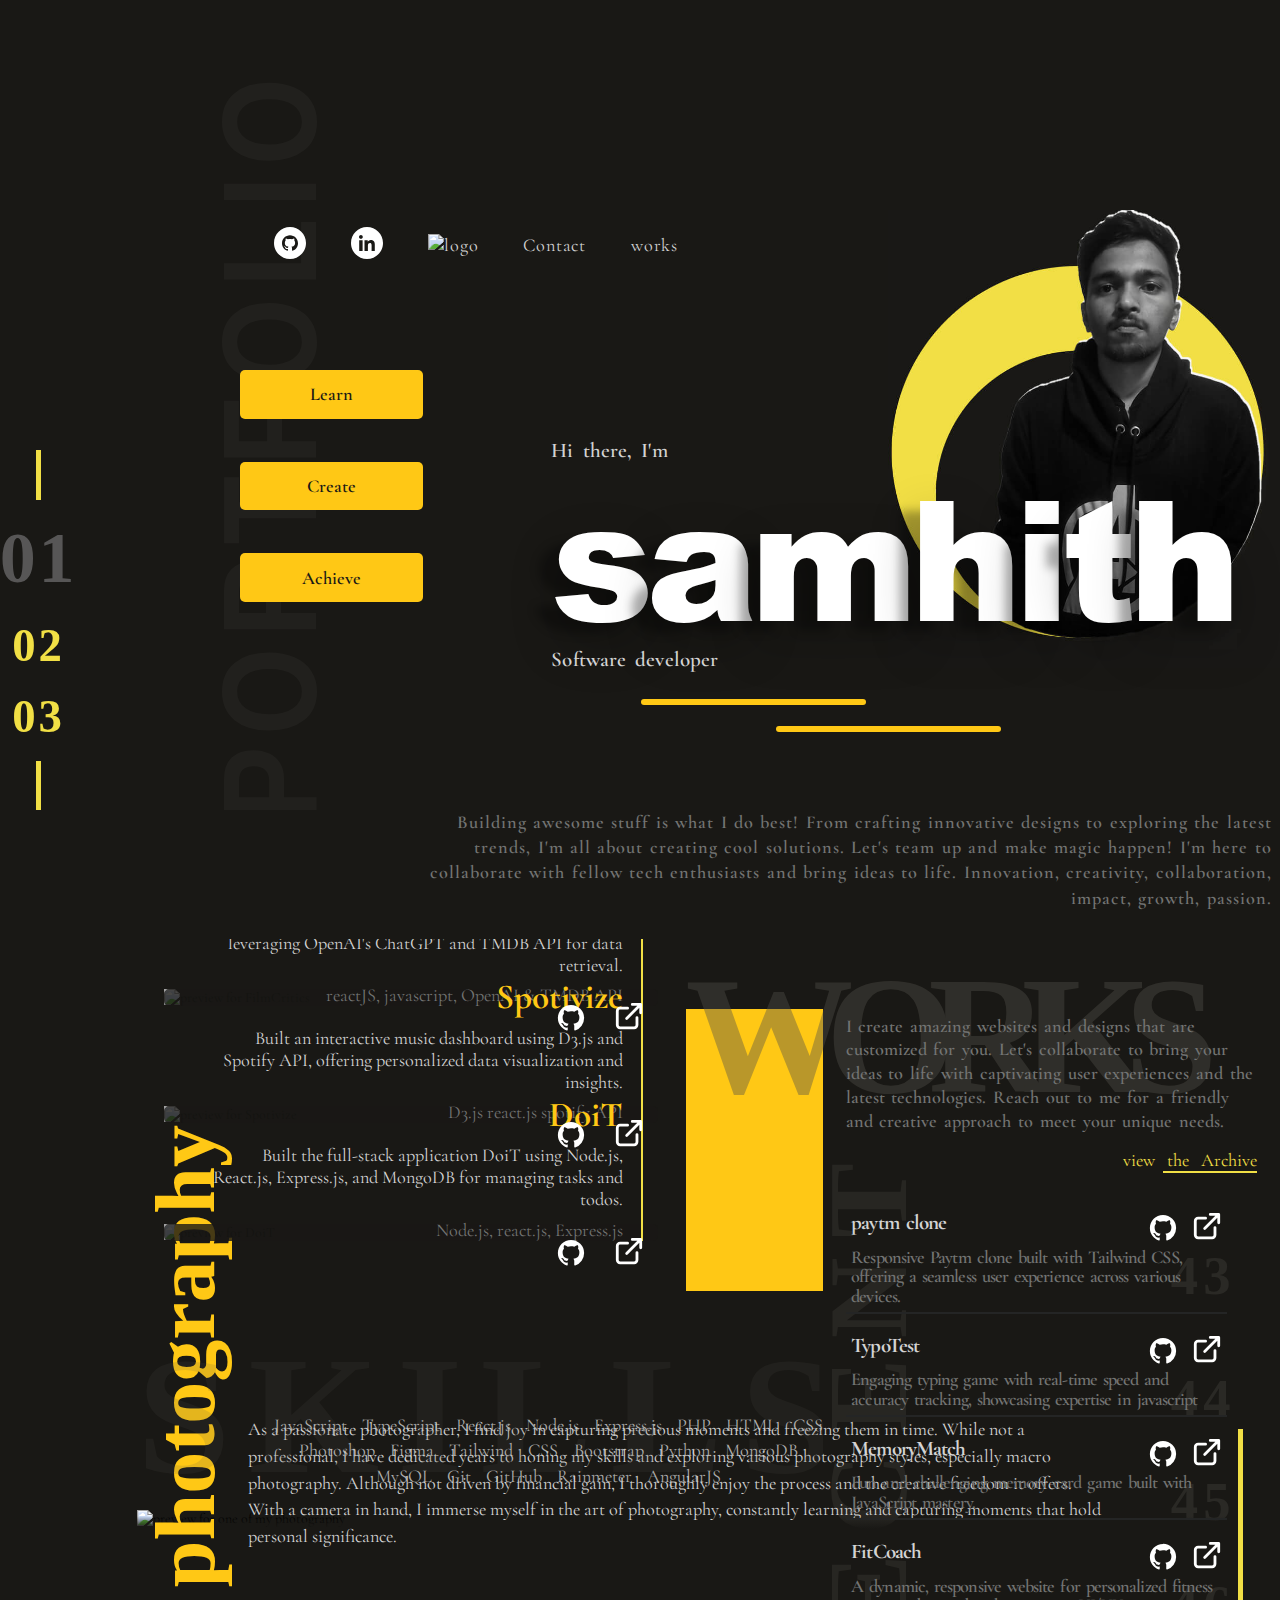
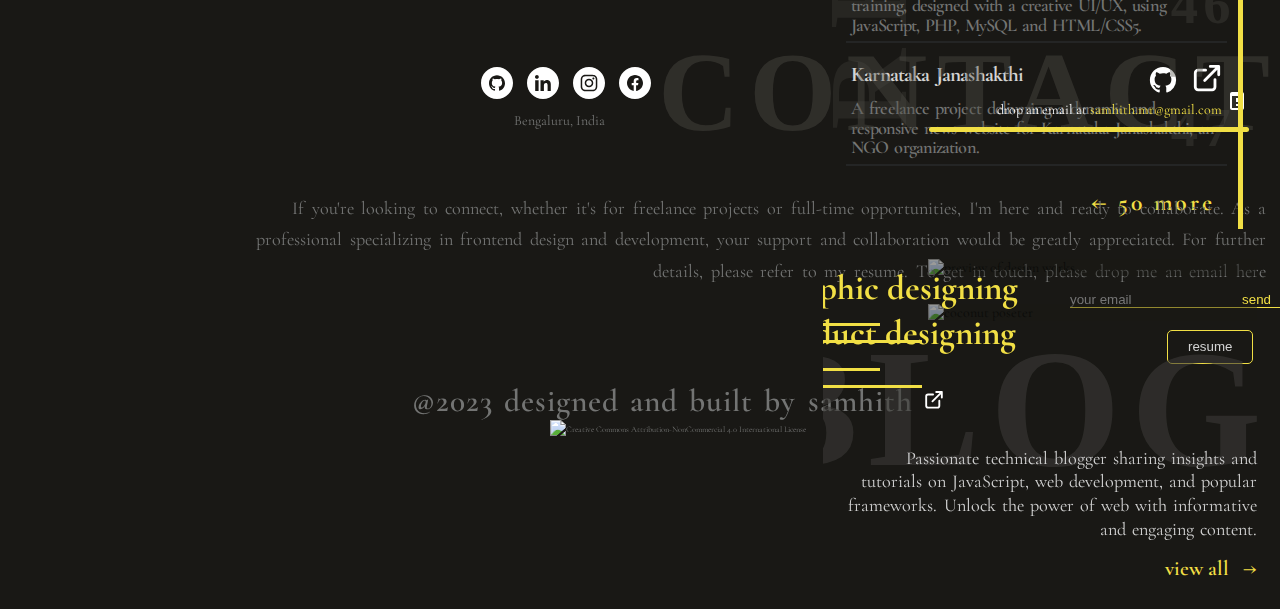
==== commit 6ab588e6: "temp changes" ====
--- a/index.html
+++ b/index.html
@@ -39,9 +39,9 @@
                     <div class="header_design">
                         <h1 class="portfolio_bg">PORTFOLIO</h1>
                         <div class="services">
-                            <p class="domain" id="domain2">Web Designs</p>
-                            <p class="domain" id="domain4">Digital Arts</p>
-                            <p class="domain" id="domain3">Full Stack Development</p>
+                            <p class="domain" id="domain2">Learn</p>
+                            <p class="domain" id="domain4">Create</p>
+                            <p class="domain" id="domain3">Achieve</p>
                         </div>
                     </div>
                     <div class="name">
@@ -70,7 +70,7 @@
                                     <div>h</div>
                                 </div>
                             </div>
-                            <p>Professional front-end developer</p>
+                            <p>Software developer</p>
                             <div class="name_design">
                                 <div class="role_line1"></div>
                                 <div class="role_line2"></div>
@@ -454,8 +454,8 @@
                 </div>
                 <!-- photography -->
                 <div class="photography">
-                    <img src="https://res.cloudinary.com/dvie2asaf/image/upload/v1686615001/img_3_zz8lrv.jpg" alt="preview for one of my photography"
-                        srcset="">
+                    <img src="https://res.cloudinary.com/dvie2asaf/image/upload/v1686615001/img_3_zz8lrv.jpg"
+                        alt="preview for one of my photography" srcset="">
                     <h1>photography</h1>
                     <p>As a passionate photographer, I find joy in capturing precious moments and freezing them in time.
                         While not a professional, I have dedicated years to honing my skills and exploring various
